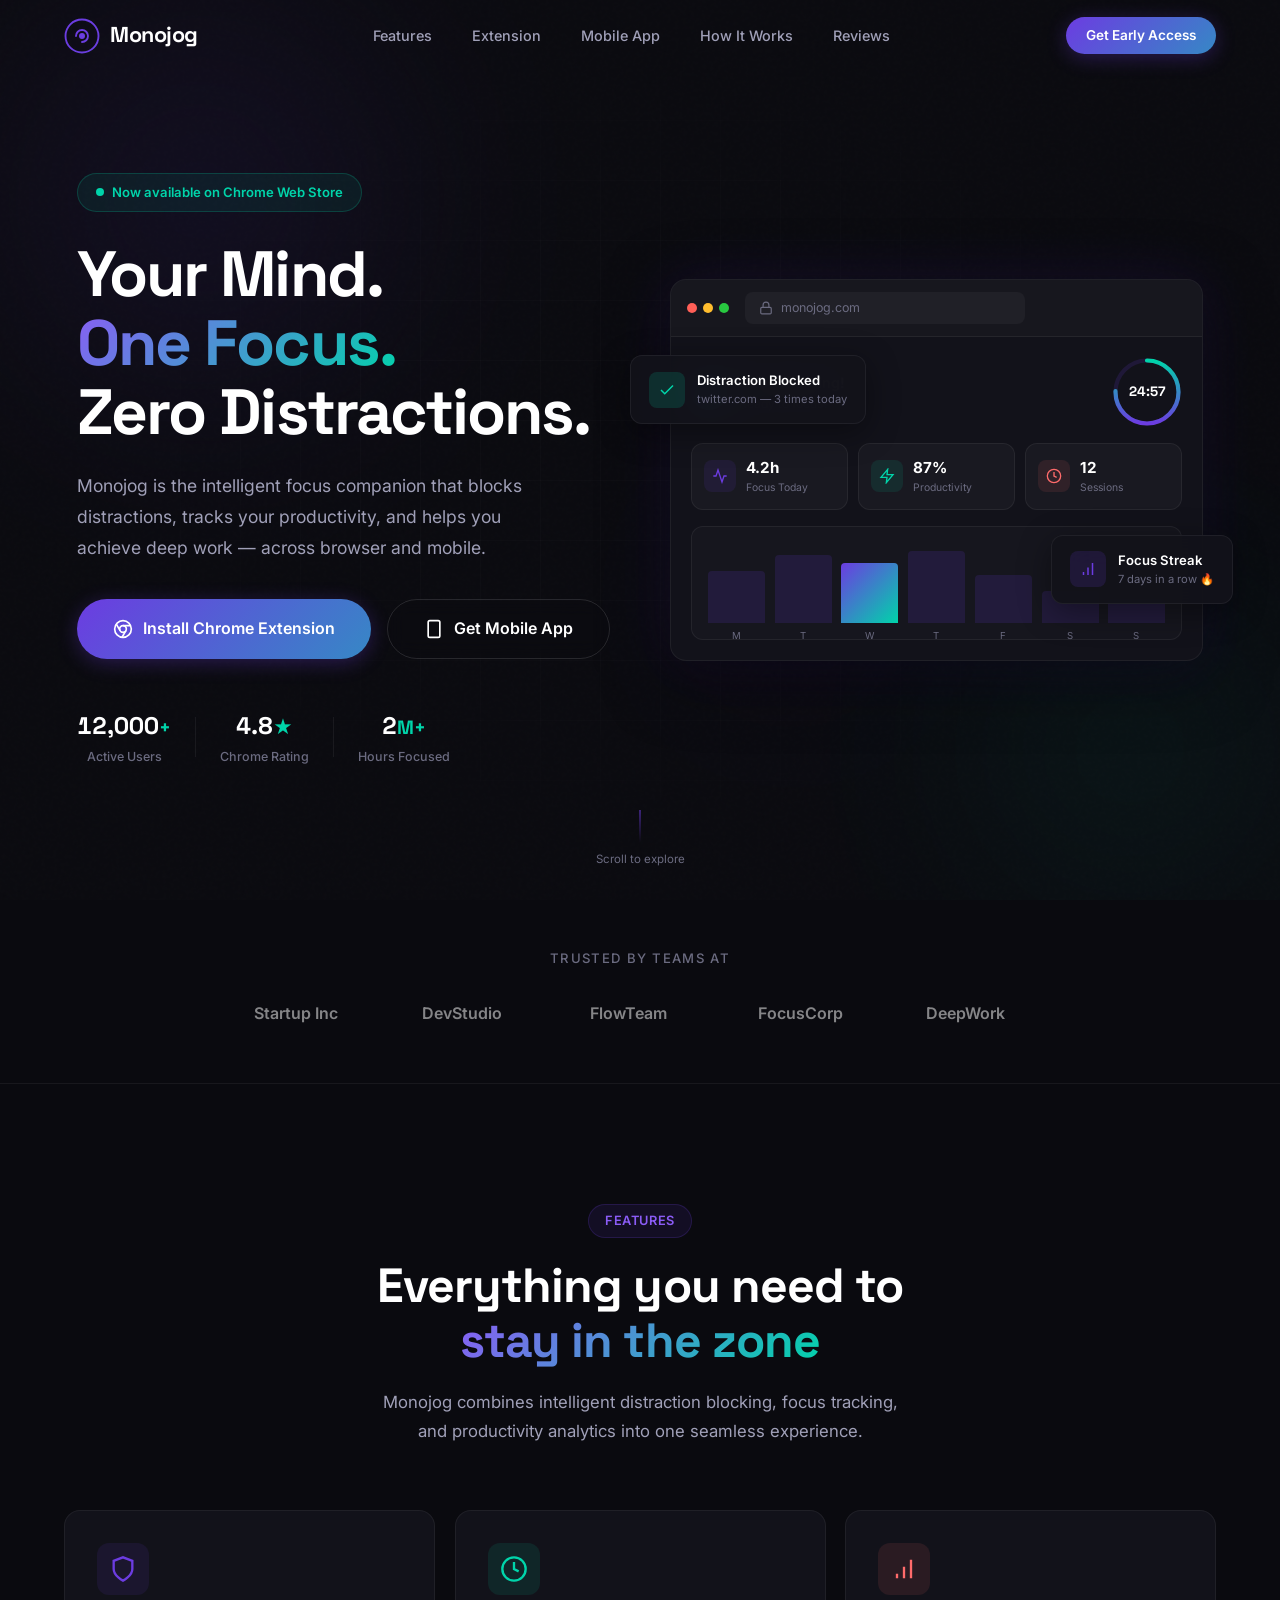
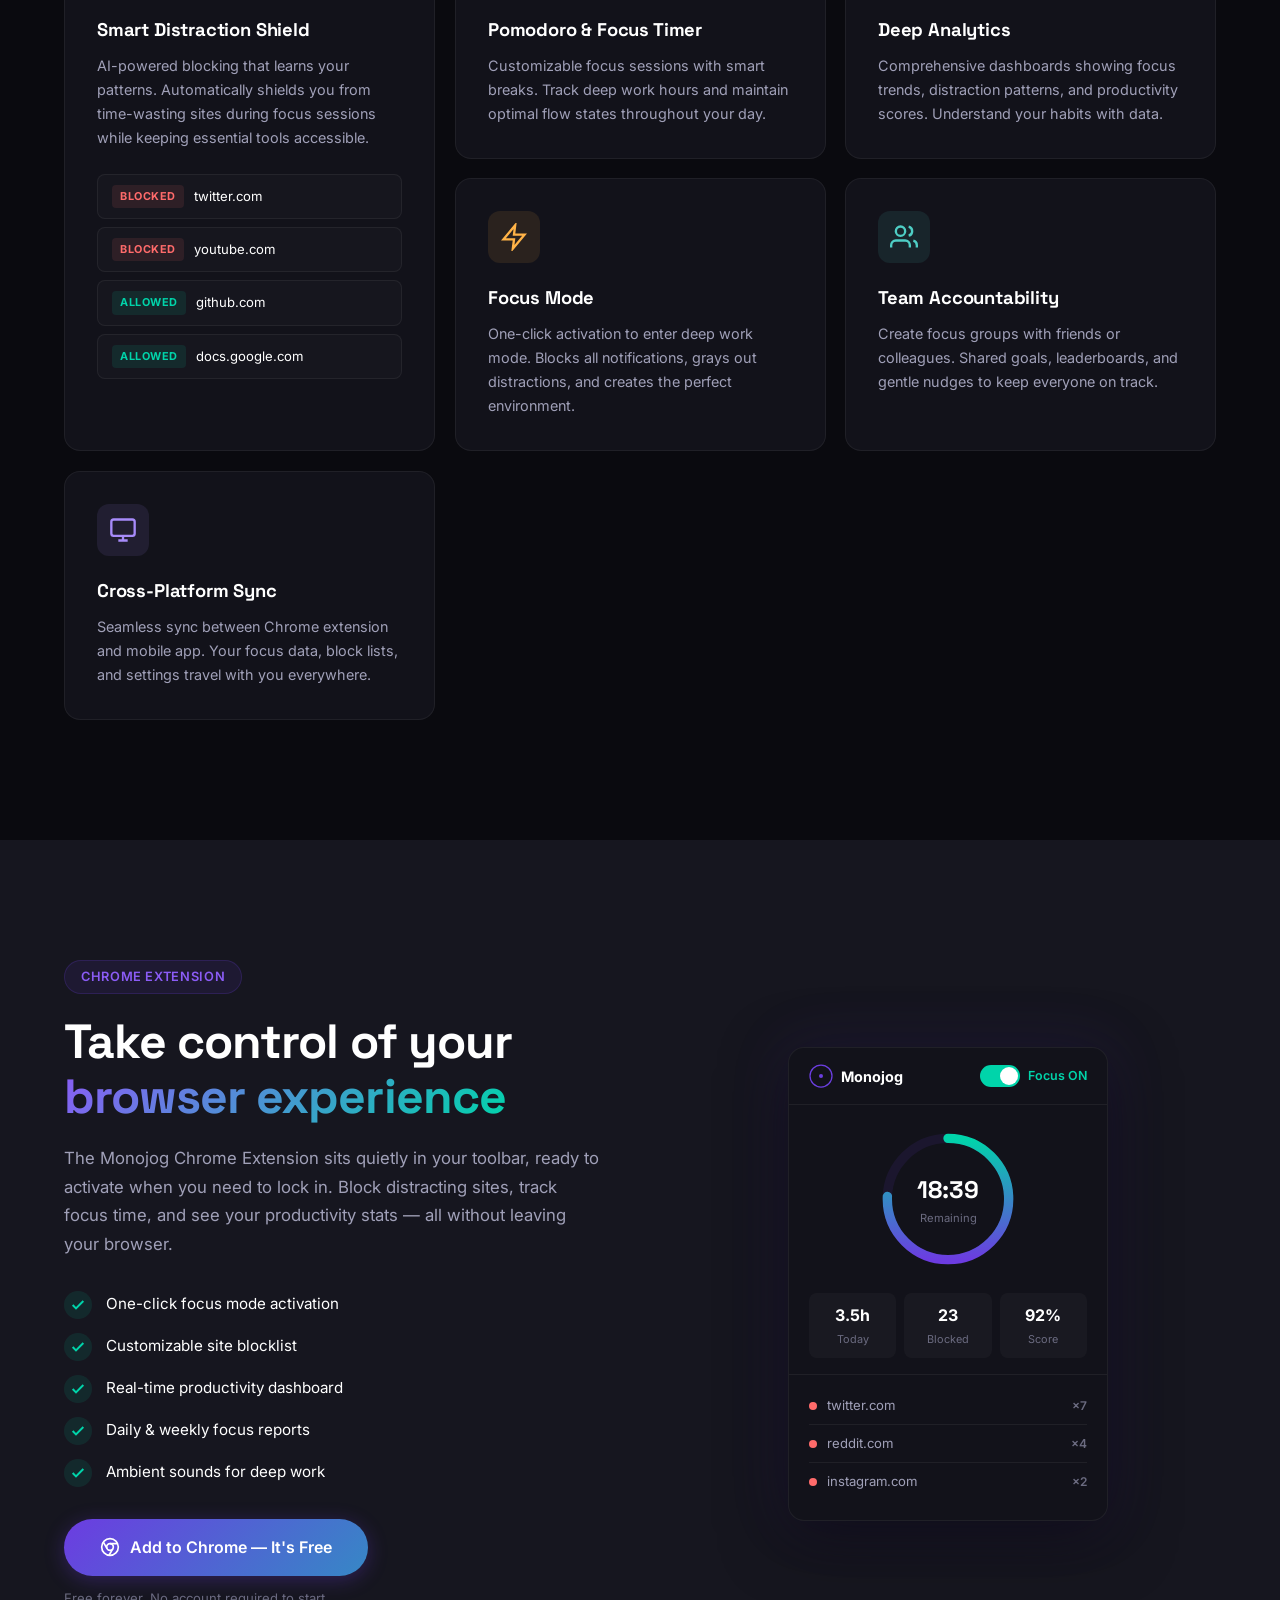
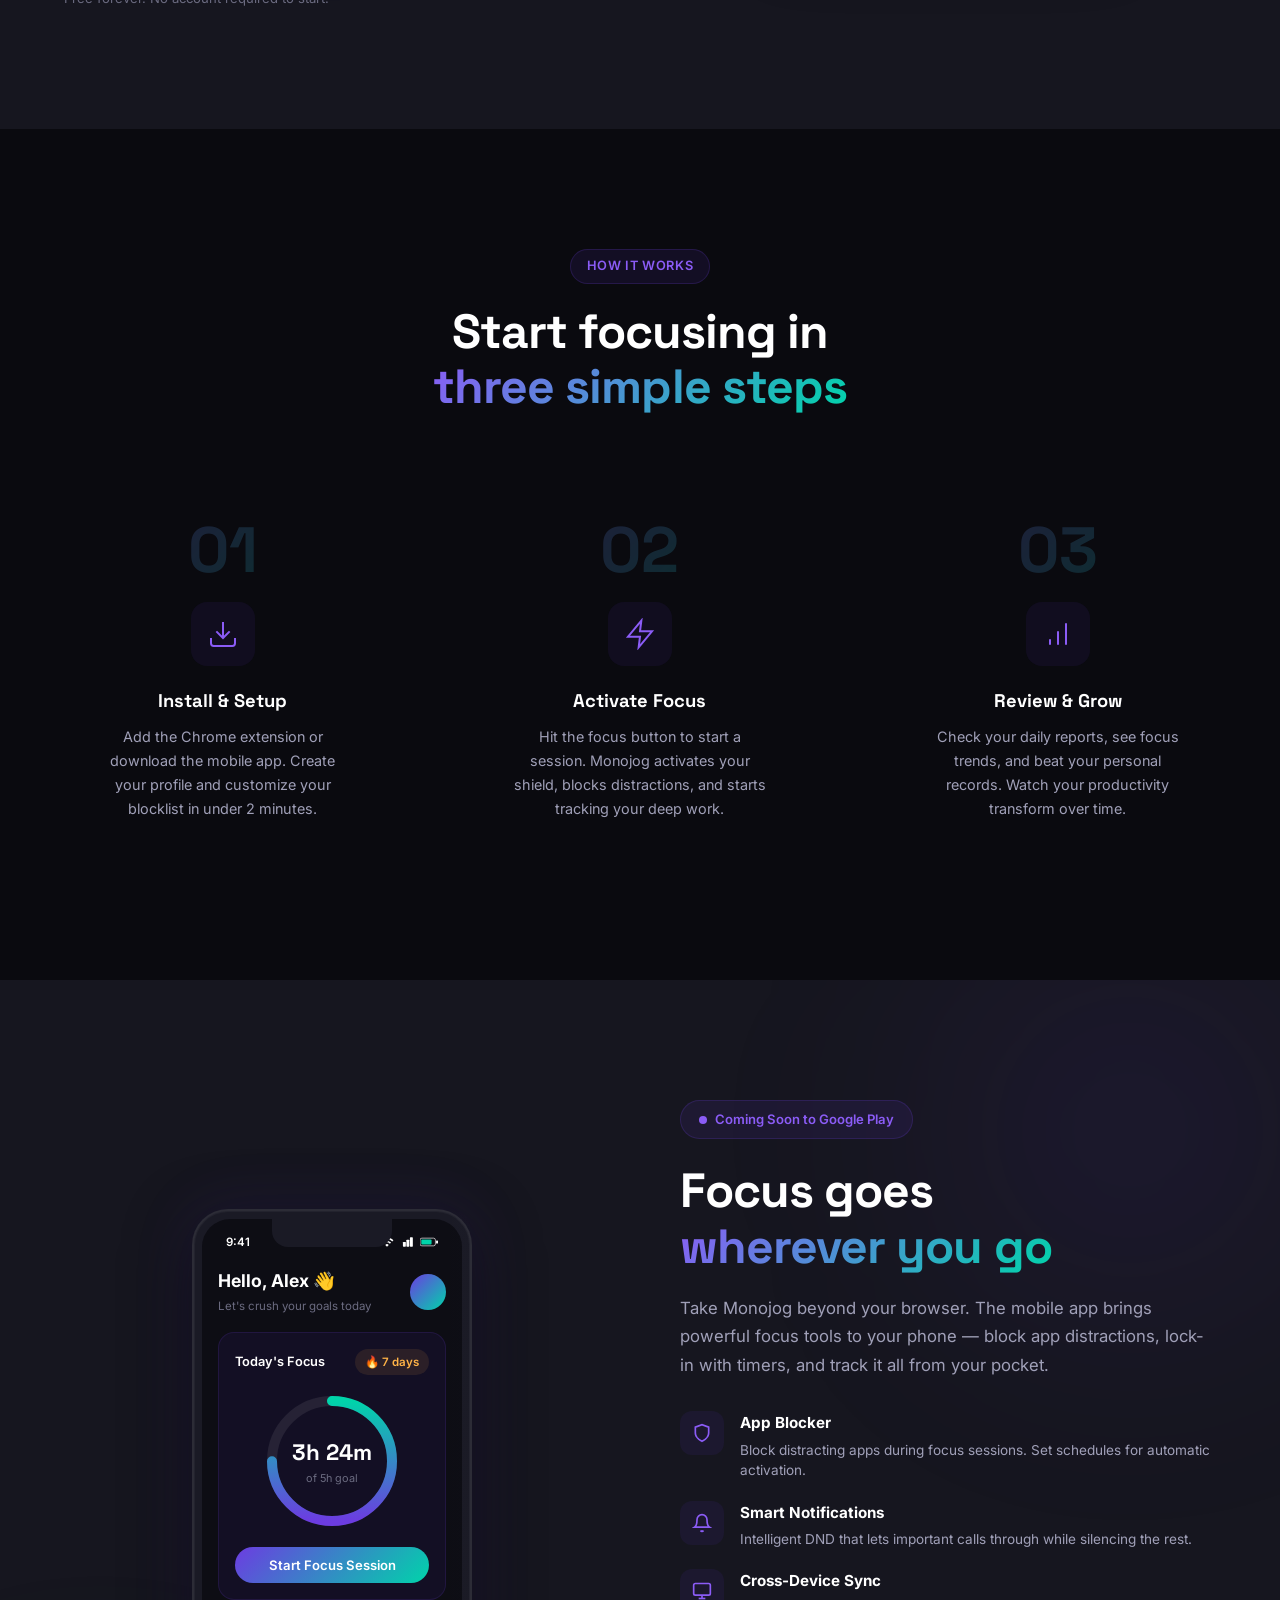
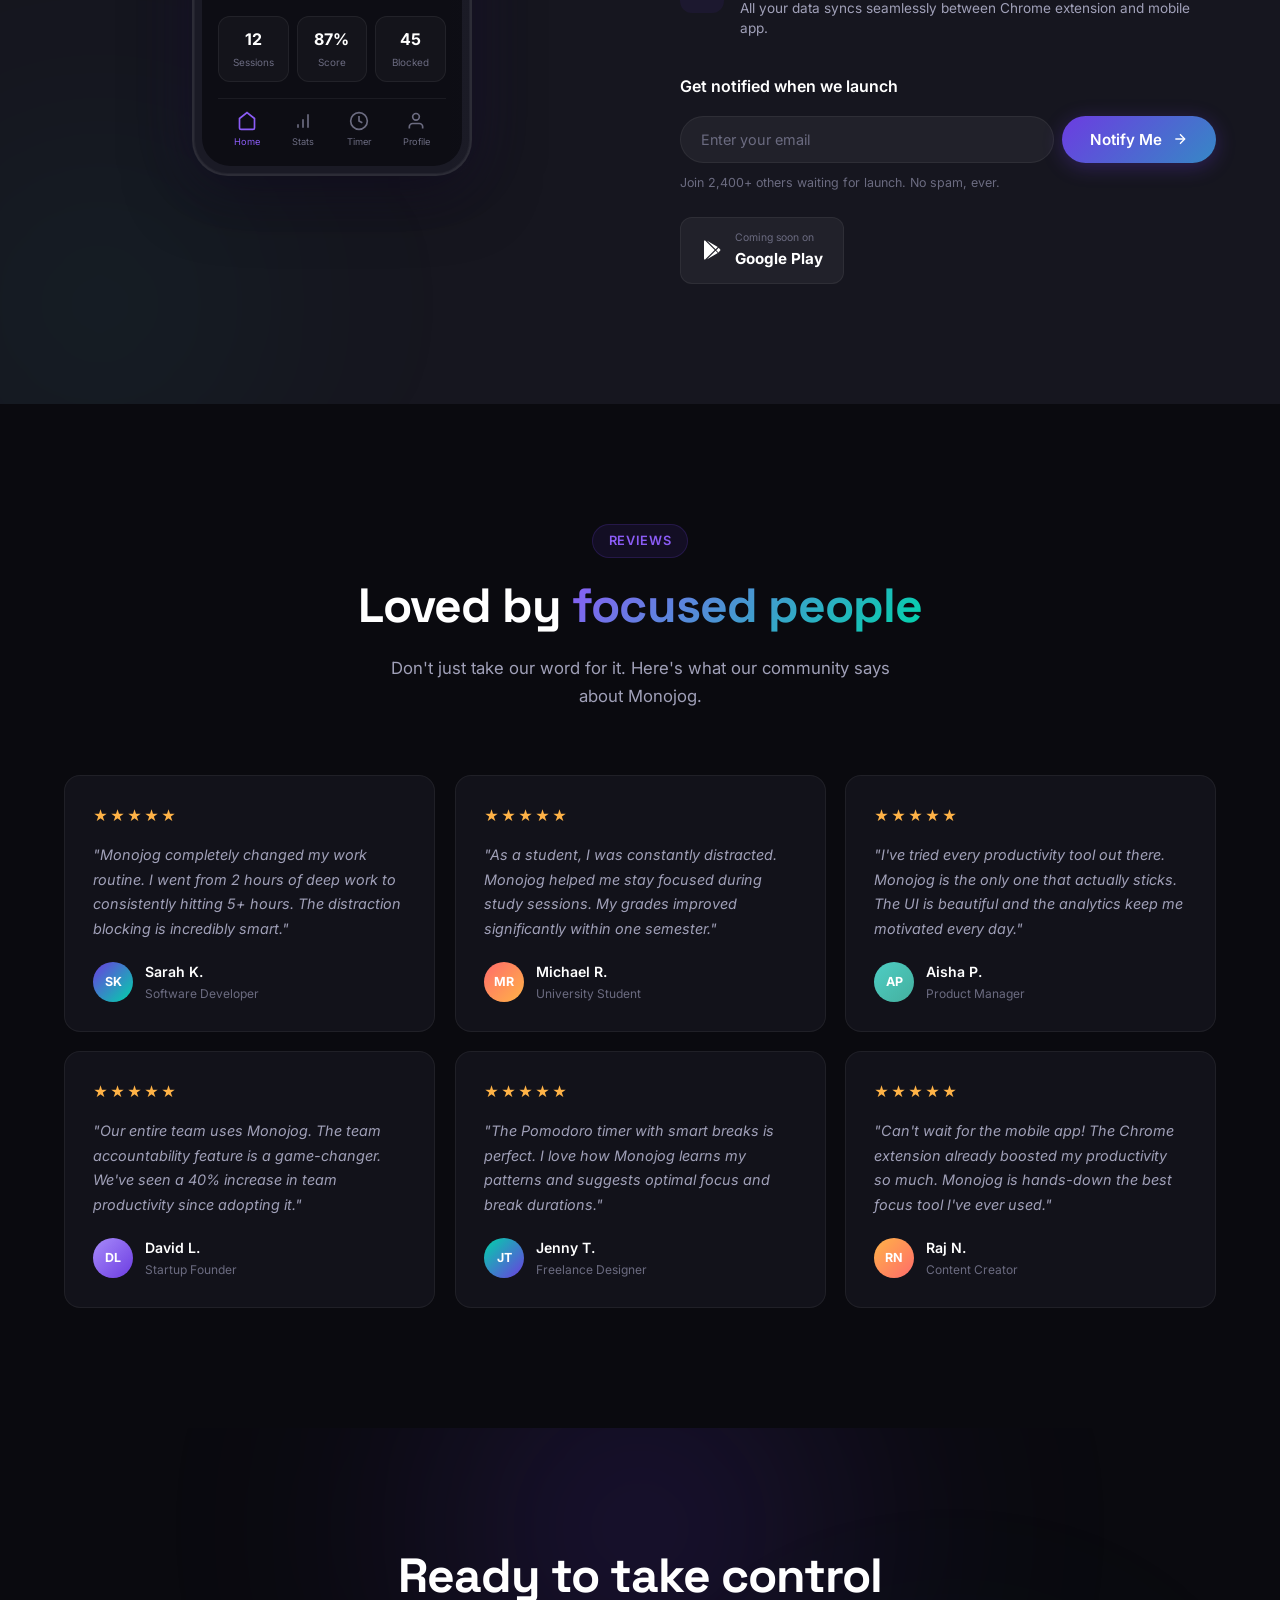
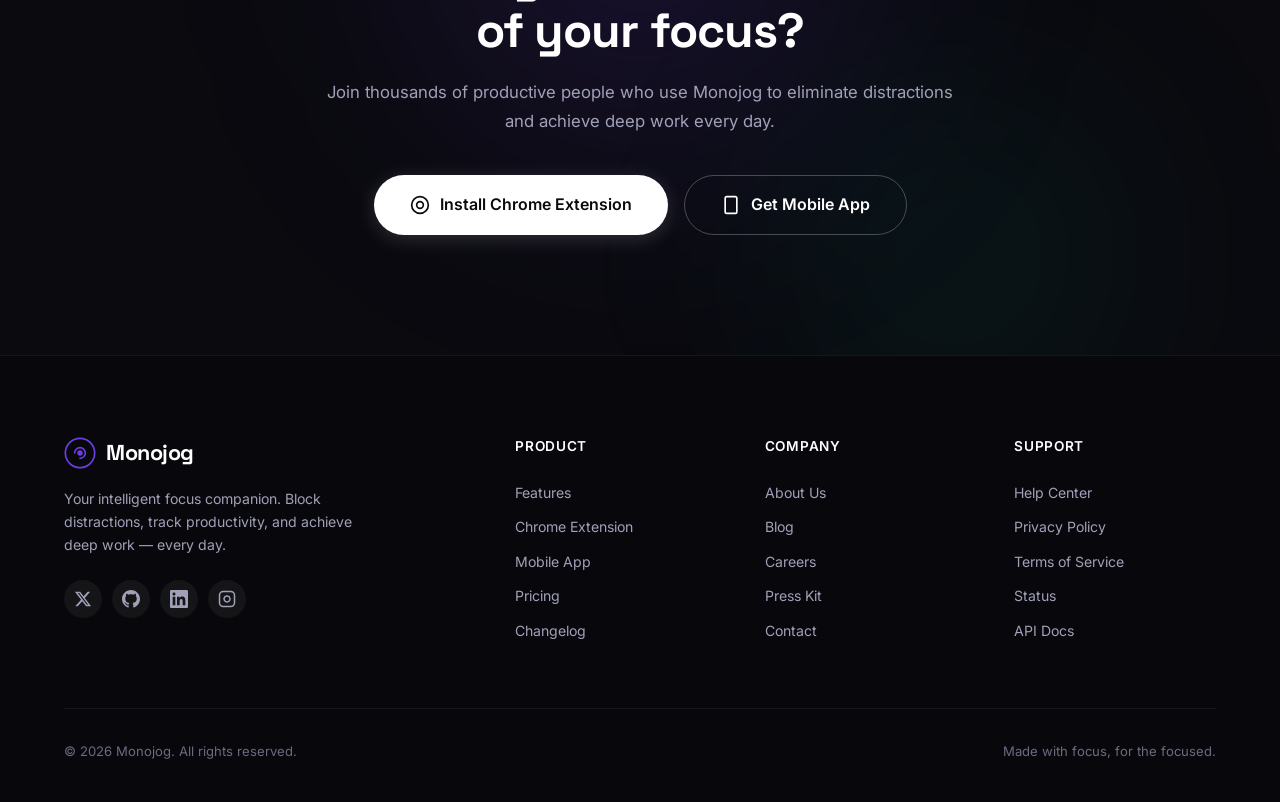
==== index.html @ c64e9525 "Initial commit: Monojog landing site" ====
<!DOCTYPE html>
<html lang="en">

<head>
    <meta charset="UTF-8">
    <meta name="viewport" content="width=device-width, initial-scale=1.0">
    <title>Monojog — Focus. Flow. Achieve.</title>
    <meta name="description"
        content="Monojog helps you stay focused and productive. Download our Chrome extension now or get notified when our mobile app launches on Google Play Store.">
    <meta name="keywords"
        content="Monojog, focus app, productivity, Chrome extension, concentration, distraction blocker, mobile app">
    <meta name="author" content="Monojog">
    <meta name="theme-color" content="#6C3CE1">

    <!-- Open Graph -->
    <meta property="og:title" content="Monojog — Focus. Flow. Achieve.">
    <meta property="og:description"
        content="Your ultimate focus companion. Chrome Extension available now. Mobile app coming soon.">
    <meta property="og:type" content="website">
    <meta property="og:url" content="https://monojog.com">
    <meta property="og:image" content="assets/og-image.png">

    <!-- Twitter Card -->
    <meta name="twitter:card" content="summary_large_image">
    <meta name="twitter:title" content="Monojog — Focus. Flow. Achieve.">
    <meta name="twitter:description"
        content="Your ultimate focus companion. Chrome Extension available now. Mobile app coming soon.">

    <!-- Favicon -->
    <link rel="icon" type="image/svg+xml" href="assets/favicon.svg">

    <!-- Fonts -->
    <link rel="preconnect" href="https://fonts.googleapis.com">
    <link rel="preconnect" href="https://fonts.gstatic.com" crossorigin>
    <link
        href="https://fonts.googleapis.com/css2?family=Inter:wght@300;400;500;600;700;800;900&family=Space+Grotesk:wght@400;500;600;700&display=swap"
        rel="stylesheet">

    <!-- Styles -->
    <link rel="stylesheet" href="css/style.css">
    <link rel="stylesheet" href="css/animations.css">
</head>

<body>
    <!-- Preloader -->
    <div id="preloader">
        <div class="preloader-inner">
            <div class="preloader-logo">
                <svg width="48" height="48" viewBox="0 0 48 48" fill="none">
                    <circle cx="24" cy="24" r="22" stroke="url(#preloaderGrad)" stroke-width="3" fill="none"
                        class="preloader-circle" />
                    <path d="M16 24C16 19.5817 19.5817 16 24 16C28.4183 16 32 19.5817 32 24C32 28.4183 28.4183 32 24 32"
                        stroke="url(#preloaderGrad)" stroke-width="3" stroke-linecap="round" />
                    <circle cx="24" cy="24" r="4" fill="url(#preloaderGrad)" />
                    <defs>
                        <linearGradient id="preloaderGrad" x1="0" y1="0" x2="48" y2="48">
                            <stop stop-color="#6C3CE1" />
                            <stop offset="1" stop-color="#00D4AA" />
                        </linearGradient>
                    </defs>
                </svg>
            </div>
            <div class="preloader-bar">
                <div class="preloader-bar-fill"></div>
            </div>
        </div>
    </div>

    <!-- Cursor Glow -->
    <div class="cursor-glow" id="cursorGlow"></div>

    <!-- Navigation -->
    <nav class="navbar" id="navbar">
        <div class="container nav-container">
            <a href="#" class="nav-logo">
                <svg class="logo-icon" width="36" height="36" viewBox="0 0 48 48" fill="none">
                    <circle cx="24" cy="24" r="22" stroke="url(#logoGrad)" stroke-width="2.5" fill="none" />
                    <path d="M16 24C16 19.5817 19.5817 16 24 16C28.4183 16 32 19.5817 32 24C32 28.4183 28.4183 32 24 32"
                        stroke="url(#logoGrad)" stroke-width="2.5" stroke-linecap="round" />
                    <circle cx="24" cy="24" r="4" fill="url(#logoGrad)" />
                    <defs>
                        <linearGradient id="logoGrad" x1="0" y1="0" x2="48" y2="48">
                            <stop stop-color="#6C3CE1" />
                            <stop offset="1" stop-color="#00D4AA" />
                        </linearGradient>
                    </defs>
                </svg>
                <span class="logo-text">Monojog</span>
            </a>

            <div class="nav-links" id="navLinks">
                <a href="#features" class="nav-link">Features</a>
                <a href="#extension" class="nav-link">Extension</a>
                <a href="#app" class="nav-link">Mobile App</a>
                <a href="#how-it-works" class="nav-link">How It Works</a>
                <a href="#testimonials" class="nav-link">Reviews</a>
            </div>

            <div class="nav-actions">
                <a href="#app" class="btn btn-primary btn-sm">Get Early Access</a>
                <button class="nav-toggle" id="navToggle" aria-label="Toggle menu">
                    <span></span>
                    <span></span>
                    <span></span>
                </button>
            </div>
        </div>
    </nav>

    <!-- Mobile Menu Overlay -->
    <div class="mobile-menu" id="mobileMenu">
        <div class="mobile-menu-content">
            <a href="#features" class="mobile-link">Features</a>
            <a href="#extension" class="mobile-link">Extension</a>
            <a href="#app" class="mobile-link">Mobile App</a>
            <a href="#how-it-works" class="mobile-link">How It Works</a>
            <a href="#testimonials" class="mobile-link">Reviews</a>
            <a href="#app" class="btn btn-primary btn-lg mobile-cta">Get Early Access</a>
        </div>
    </div>

    <!-- Hero Section -->
    <section class="hero" id="hero">
        <div class="hero-bg">
            <div class="hero-gradient-orb hero-orb-1"></div>
            <div class="hero-gradient-orb hero-orb-2"></div>
            <div class="hero-gradient-orb hero-orb-3"></div>
            <div class="hero-grid"></div>
        </div>
        <div class="container hero-container">
            <div class="hero-content">
                <div class="hero-badge reveal-up">
                    <span class="badge-dot"></span>
                    <span>Now available on Chrome Web Store</span>
                </div>
                <h1 class="hero-title reveal-up delay-1">
                    Your Mind.<br>
                    <span class="gradient-text">One Focus.</span><br>
                    Zero Distractions.
                </h1>
                <p class="hero-description reveal-up delay-2">
                    Monojog is the intelligent focus companion that blocks distractions, tracks your productivity, and
                    helps you achieve deep work — across browser and mobile.
                </p>
                <div class="hero-cta reveal-up delay-3">
                    <a href="#extension" class="btn btn-primary btn-lg">
                        <svg width="20" height="20" viewBox="0 0 24 24" fill="none" stroke="currentColor"
                            stroke-width="2">
                            <circle cx="12" cy="12" r="10" />
                            <circle cx="12" cy="12" r="4" />
                            <line x1="21.17" y1="8" x2="12" y2="8" />
                            <line x1="3.95" y1="6.06" x2="8.54" y2="14" />
                            <line x1="10.88" y1="21.94" x2="15.46" y2="14" />
                        </svg>
                        Install Chrome Extension
                    </a>
                    <a href="#app" class="btn btn-ghost btn-lg">
                        <svg width="20" height="20" viewBox="0 0 24 24" fill="none" stroke="currentColor"
                            stroke-width="2">
                            <rect x="5" y="2" width="14" height="20" rx="2" ry="2" />
                            <line x1="12" y1="18" x2="12.01" y2="18" />
                        </svg>
                        Get Mobile App
                    </a>
                </div>
                <div class="hero-stats reveal-up delay-4">
                    <div class="stat-item">
                        <span class="stat-number" data-target="12000">0</span><span class="stat-suffix">+</span>
                        <span class="stat-label">Active Users</span>
                    </div>
                    <div class="stat-divider"></div>
                    <div class="stat-item">
                        <span class="stat-number" data-target="4.8">0</span><span class="stat-suffix">★</span>
                        <span class="stat-label">Chrome Rating</span>
                    </div>
                    <div class="stat-divider"></div>
                    <div class="stat-item">
                        <span class="stat-number" data-target="2">0</span><span class="stat-suffix">M+</span>
                        <span class="stat-label">Hours Focused</span>
                    </div>
                </div>
            </div>
            <div class="hero-visual reveal-up delay-2">
                <div class="hero-mockup">
                    <div class="mockup-browser">
                        <div class="browser-bar">
                            <div class="browser-dots">
                                <span></span><span></span><span></span>
                            </div>
                            <div class="browser-url">
                                <svg width="14" height="14" viewBox="0 0 24 24" fill="none" stroke="currentColor"
                                    stroke-width="2">
                                    <rect x="3" y="11" width="18" height="11" rx="2" ry="2" />
                                    <path d="M7 11V7a5 5 0 0 1 10 0v4" />
                                </svg>
                                <span>monojog.com</span>
                            </div>
                        </div>
                        <div class="browser-content">
                            <div class="mockup-dashboard">
                                <div class="dash-header">
                                    <div class="dash-greeting">
                                        <div class="dash-avatar"></div>
                                        <div>
                                            <div class="dash-name">Good Morning!</div>
                                            <div class="dash-sub">Ready to focus?</div>
                                        </div>
                                    </div>
                                    <div class="dash-timer">
                                        <div class="timer-ring">
                                            <svg viewBox="0 0 100 100">
                                                <circle cx="50" cy="50" r="45" stroke="rgba(108,60,225,0.15)"
                                                    stroke-width="6" fill="none" />
                                                <circle cx="50" cy="50" r="45" stroke="url(#timerGrad)" stroke-width="6"
                                                    fill="none" stroke-dasharray="283" stroke-dashoffset="70"
                                                    stroke-linecap="round" transform="rotate(-90 50 50)" />
                                                <defs>
                                                    <linearGradient id="timerGrad">
                                                        <stop stop-color="#6C3CE1" />
                                                        <stop offset="1" stop-color="#00D4AA" />
                                                    </linearGradient>
                                                </defs>
                                            </svg>
                                            <div class="timer-text">25:00</div>
                                        </div>
                                    </div>
                                </div>
                                <div class="dash-stats-row">
                                    <div class="dash-stat-card">
                                        <div class="dash-stat-icon"
                                            style="background: rgba(108,60,225,0.1); color: #6C3CE1;">
                                            <svg width="16" height="16" viewBox="0 0 24 24" fill="none"
                                                stroke="currentColor" stroke-width="2">
                                                <polyline points="22 12 18 12 15 21 9 3 6 12 2 12" />
                                            </svg>
                                        </div>
                                        <div class="dash-stat-info">
                                            <div class="dash-stat-val">4.2h</div>
                                            <div class="dash-stat-lbl">Focus Today</div>
                                        </div>
                                    </div>
                                    <div class="dash-stat-card">
                                        <div class="dash-stat-icon"
                                            style="background: rgba(0,212,170,0.1); color: #00D4AA;">
                                            <svg width="16" height="16" viewBox="0 0 24 24" fill="none"
                                                stroke="currentColor" stroke-width="2">
                                                <path d="M13 2L3 14h9l-1 8 10-12h-9l1-8z" />
                                            </svg>
                                        </div>
                                        <div class="dash-stat-info">
                                            <div class="dash-stat-val">87%</div>
                                            <div class="dash-stat-lbl">Productivity</div>
                                        </div>
                                    </div>
                                    <div class="dash-stat-card">
                                        <div class="dash-stat-icon"
                                            style="background: rgba(255,107,107,0.1); color: #FF6B6B;">
                                            <svg width="16" height="16" viewBox="0 0 24 24" fill="none"
                                                stroke="currentColor" stroke-width="2">
                                                <circle cx="12" cy="12" r="10" />
                                                <polyline points="12 6 12 12 16 14" />
                                            </svg>
                                        </div>
                                        <div class="dash-stat-info">
                                            <div class="dash-stat-val">12</div>
                                            <div class="dash-stat-lbl">Sessions</div>
                                        </div>
                                    </div>
                                </div>
                                <div class="dash-chart">
                                    <div class="chart-bars">
                                        <div class="chart-bar" style="--h: 65%"><span>M</span></div>
                                        <div class="chart-bar" style="--h: 85%"><span>T</span></div>
                                        <div class="chart-bar active" style="--h: 75%"><span>W</span></div>
                                        <div class="chart-bar" style="--h: 90%"><span>T</span></div>
                                        <div class="chart-bar" style="--h: 60%"><span>F</span></div>
                                        <div class="chart-bar" style="--h: 40%"><span>S</span></div>
                                        <div class="chart-bar" style="--h: 30%"><span>S</span></div>
                                    </div>
                                </div>
                            </div>
                        </div>
                    </div>
                    <!-- Floating Elements -->
                    <div class="float-card float-card-1">
                        <div class="float-icon" style="background: rgba(0,212,170,0.15); color: #00D4AA;">
                            <svg width="18" height="18" viewBox="0 0 24 24" fill="none" stroke="currentColor"
                                stroke-width="2">
                                <polyline points="20 6 9 17 4 12" />
                            </svg>
                        </div>
                        <div>
                            <div class="float-title">Distraction Blocked</div>
                            <div class="float-sub">twitter.com — 3 times today</div>
                        </div>
                    </div>
                    <div class="float-card float-card-2">
                        <div class="float-icon" style="background: rgba(108,60,225,0.15); color: #6C3CE1;">
                            <svg width="18" height="18" viewBox="0 0 24 24" fill="none" stroke="currentColor"
                                stroke-width="2">
                                <path d="M12 20V10M18 20V4M6 20v-4" />
                            </svg>
                        </div>
                        <div>
                            <div class="float-title">Focus Streak</div>
                            <div class="float-sub">7 days in a row 🔥</div>
                        </div>
                    </div>
                </div>
            </div>
        </div>
        <div class="hero-scroll-indicator">
            <div class="scroll-line"></div>
            <span>Scroll to explore</span>
        </div>
    </section>

    <!-- Brands/Trust -->
    <section class="trust-section">
        <div class="container">
            <p class="trust-label reveal-up">Trusted by teams at</p>
            <div class="trust-logos reveal-up delay-1">
                <div class="trust-logo">
                    <svg width="120" height="30" viewBox="0 0 120 30"><text x="10" y="22" font-family="Inter"
                            font-weight="600" font-size="16" fill="currentColor" opacity="0.5">Startup Inc</text></svg>
                </div>
                <div class="trust-logo">
                    <svg width="120" height="30" viewBox="0 0 120 30"><text x="10" y="22" font-family="Inter"
                            font-weight="600" font-size="16" fill="currentColor" opacity="0.5">DevStudio</text></svg>
                </div>
                <div class="trust-logo">
                    <svg width="120" height="30" viewBox="0 0 120 30"><text x="10" y="22" font-family="Inter"
                            font-weight="600" font-size="16" fill="currentColor" opacity="0.5">FlowTeam</text></svg>
                </div>
                <div class="trust-logo">
                    <svg width="120" height="30" viewBox="0 0 120 30"><text x="10" y="22" font-family="Inter"
                            font-weight="600" font-size="16" fill="currentColor" opacity="0.5">FocusCorp</text></svg>
                </div>
                <div class="trust-logo">
                    <svg width="120" height="30" viewBox="0 0 120 30"><text x="10" y="22" font-family="Inter"
                            font-weight="600" font-size="16" fill="currentColor" opacity="0.5">DeepWork</text></svg>
                </div>
            </div>
        </div>
    </section>

    <!-- Features Section -->
    <section class="features-section" id="features">
        <div class="container">
            <div class="section-header reveal-up">
                <span class="section-tag">Features</span>
                <h2 class="section-title">Everything you need to<br><span class="gradient-text">stay in the zone</span>
                </h2>
                <p class="section-desc">Monojog combines intelligent distraction blocking, focus tracking, and
                    productivity analytics into one seamless experience.</p>
            </div>

            <div class="features-grid">
                <div class="feature-card feature-card-lg reveal-up">
                    <div class="feature-icon-wrap">
                        <div class="feature-icon" style="--accent: #6C3CE1;">
                            <svg width="28" height="28" viewBox="0 0 24 24" fill="none" stroke="currentColor"
                                stroke-width="2">
                                <path d="M12 22s8-4 8-10V5l-8-3-8 3v7c0 6 8 10 8 10z" />
                            </svg>
                        </div>
                    </div>
                    <h3 class="feature-title">Smart Distraction Shield</h3>
                    <p class="feature-desc">AI-powered blocking that learns your patterns. Automatically shields you
                        from time-wasting sites during focus sessions while keeping essential tools accessible.</p>
                    <div class="feature-visual">
                        <div class="shield-demo">
                            <div class="shield-item blocked">
                                <span class="shield-status">Blocked</span>
                                <span>twitter.com</span>
                            </div>
                            <div class="shield-item blocked">
                                <span class="shield-status">Blocked</span>
                                <span>youtube.com</span>
                            </div>
                            <div class="shield-item allowed">
                                <span class="shield-status">Allowed</span>
                                <span>github.com</span>
                            </div>
                            <div class="shield-item allowed">
                                <span class="shield-status">Allowed</span>
                                <span>docs.google.com</span>
                            </div>
                        </div>
                    </div>
                </div>

                <div class="feature-card reveal-up delay-1">
                    <div class="feature-icon-wrap">
                        <div class="feature-icon" style="--accent: #00D4AA;">
                            <svg width="28" height="28" viewBox="0 0 24 24" fill="none" stroke="currentColor"
                                stroke-width="2">
                                <circle cx="12" cy="12" r="10" />
                                <polyline points="12 6 12 12 16 14" />
                            </svg>
                        </div>
                    </div>
                    <h3 class="feature-title">Pomodoro & Focus Timer</h3>
                    <p class="feature-desc">Customizable focus sessions with smart breaks. Track deep work hours and
                        maintain optimal flow states throughout your day.</p>
                </div>

                <div class="feature-card reveal-up delay-2">
                    <div class="feature-icon-wrap">
                        <div class="feature-icon" style="--accent: #FF6B6B;">
                            <svg width="28" height="28" viewBox="0 0 24 24" fill="none" stroke="currentColor"
                                stroke-width="2">
                                <path d="M12 20V10M18 20V4M6 20v-4" />
                            </svg>
                        </div>
                    </div>
                    <h3 class="feature-title">Deep Analytics</h3>
                    <p class="feature-desc">Comprehensive dashboards showing focus trends, distraction patterns, and
                        productivity scores. Understand your habits with data.</p>
                </div>

                <div class="feature-card reveal-up delay-1">
                    <div class="feature-icon-wrap">
                        <div class="feature-icon" style="--accent: #FFB347;">
                            <svg width="28" height="28" viewBox="0 0 24 24" fill="none" stroke="currentColor"
                                stroke-width="2">
                                <path d="M13 2L3 14h9l-1 8 10-12h-9l1-8z" />
                            </svg>
                        </div>
                    </div>
                    <h3 class="feature-title">Focus Mode</h3>
                    <p class="feature-desc">One-click activation to enter deep work mode. Blocks all notifications,
                        grays out distractions, and creates the perfect environment.</p>
                </div>

                <div class="feature-card reveal-up delay-2">
                    <div class="feature-icon-wrap">
                        <div class="feature-icon" style="--accent: #4ECDC4;">
                            <svg width="28" height="28" viewBox="0 0 24 24" fill="none" stroke="currentColor"
                                stroke-width="2">
                                <path d="M17 21v-2a4 4 0 0 0-4-4H5a4 4 0 0 0-4 4v2" />
                                <circle cx="9" cy="7" r="4" />
                                <path d="M23 21v-2a4 4 0 0 0-3-3.87" />
                                <path d="M16 3.13a4 4 0 0 1 0 7.75" />
                            </svg>
                        </div>
                    </div>
                    <h3 class="feature-title">Team Accountability</h3>
                    <p class="feature-desc">Create focus groups with friends or colleagues. Shared goals, leaderboards,
                        and gentle nudges to keep everyone on track.</p>
                </div>

                <div class="feature-card reveal-up delay-3">
                    <div class="feature-icon-wrap">
                        <div class="feature-icon" style="--accent: #A78BFA;">
                            <svg width="28" height="28" viewBox="0 0 24 24" fill="none" stroke="currentColor"
                                stroke-width="2">
                                <rect x="2" y="3" width="20" height="14" rx="2" ry="2" />
                                <line x1="8" y1="21" x2="16" y2="21" />
                                <line x1="12" y1="17" x2="12" y2="21" />
                            </svg>
                        </div>
                    </div>
                    <h3 class="feature-title">Cross-Platform Sync</h3>
                    <p class="feature-desc">Seamless sync between Chrome extension and mobile app. Your focus data,
                        block lists, and settings travel with you everywhere.</p>
                </div>
            </div>
        </div>
    </section>

    <!-- Chrome Extension Section -->
    <section class="extension-section" id="extension">
        <div class="container">
            <div class="extension-layout">
                <div class="extension-content reveal-up">
                    <span class="section-tag">Chrome Extension</span>
                    <h2 class="section-title">Take control of your<br><span class="gradient-text">browser
                            experience</span></h2>
                    <p class="section-desc">The Monojog Chrome Extension sits quietly in your toolbar, ready to activate
                        when you need to lock in. Block distracting sites, track focus time, and see your productivity
                        stats — all without leaving your browser.</p>

                    <div class="extension-features">
                        <div class="ext-feature">
                            <div class="ext-check">
                                <svg width="16" height="16" viewBox="0 0 24 24" fill="none" stroke="currentColor"
                                    stroke-width="3">
                                    <polyline points="20 6 9 17 4 12" />
                                </svg>
                            </div>
                            <span>One-click focus mode activation</span>
                        </div>
                        <div class="ext-feature">
                            <div class="ext-check">
                                <svg width="16" height="16" viewBox="0 0 24 24" fill="none" stroke="currentColor"
                                    stroke-width="3">
                                    <polyline points="20 6 9 17 4 12" />
                                </svg>
                            </div>
                            <span>Customizable site blocklist</span>
                        </div>
                        <div class="ext-feature">
                            <div class="ext-check">
                                <svg width="16" height="16" viewBox="0 0 24 24" fill="none" stroke="currentColor"
                                    stroke-width="3">
                                    <polyline points="20 6 9 17 4 12" />
                                </svg>
                            </div>
                            <span>Real-time productivity dashboard</span>
                        </div>
                        <div class="ext-feature">
                            <div class="ext-check">
                                <svg width="16" height="16" viewBox="0 0 24 24" fill="none" stroke="currentColor"
                                    stroke-width="3">
                                    <polyline points="20 6 9 17 4 12" />
                                </svg>
                            </div>
                            <span>Daily & weekly focus reports</span>
                        </div>
                        <div class="ext-feature">
                            <div class="ext-check">
                                <svg width="16" height="16" viewBox="0 0 24 24" fill="none" stroke="currentColor"
                                    stroke-width="3">
                                    <polyline points="20 6 9 17 4 12" />
                                </svg>
                            </div>
                            <span>Ambient sounds for deep work</span>
                        </div>
                    </div>

                    <a href="https://chrome.google.com/webstore" target="_blank" class="btn btn-primary btn-lg">
                        <svg width="20" height="20" viewBox="0 0 24 24" fill="none" stroke="currentColor"
                            stroke-width="2">
                            <circle cx="12" cy="12" r="10" />
                            <circle cx="12" cy="12" r="4" />
                            <line x1="21.17" y1="8" x2="12" y2="8" />
                            <line x1="3.95" y1="6.06" x2="8.54" y2="14" />
                            <line x1="10.88" y1="21.94" x2="15.46" y2="14" />
                        </svg>
                        Add to Chrome — It's Free
                    </a>
                    <p class="ext-note">Free forever. No account required to start.</p>
                </div>

                <div class="extension-visual reveal-up delay-1">
                    <div class="ext-popup-mockup">
                        <div class="ext-popup">
                            <div class="ext-popup-header">
                                <div class="ext-popup-logo">
                                    <svg width="24" height="24" viewBox="0 0 48 48" fill="none">
                                        <circle cx="24" cy="24" r="22" stroke="url(#extGrad)" stroke-width="2.5"
                                            fill="none" />
                                        <circle cx="24" cy="24" r="4" fill="url(#extGrad)" />
                                        <defs>
                                            <linearGradient id="extGrad" x1="0" y1="0" x2="48" y2="48">
                                                <stop stop-color="#6C3CE1" />
                                                <stop offset="1" stop-color="#00D4AA" />
                                            </linearGradient>
                                        </defs>
                                    </svg>
                                    <span>Monojog</span>
                                </div>
                                <div class="ext-popup-toggle">
                                    <div class="toggle-switch active">
                                        <div class="toggle-knob"></div>
                                    </div>
                                    <span>Focus ON</span>
                                </div>
                            </div>
                            <div class="ext-popup-timer">
                                <div class="ext-timer-circle">
                                    <svg viewBox="0 0 120 120">
                                        <circle cx="60" cy="60" r="52" stroke="rgba(108,60,225,0.1)" stroke-width="8"
                                            fill="none" />
                                        <circle cx="60" cy="60" r="52" stroke="url(#extTimerGrad)" stroke-width="8"
                                            fill="none" stroke-dasharray="327" stroke-dashoffset="80"
                                            stroke-linecap="round" transform="rotate(-90 60 60)" />
                                        <defs>
                                            <linearGradient id="extTimerGrad">
                                                <stop stop-color="#6C3CE1" />
                                                <stop offset="1" stop-color="#00D4AA" />
                                            </linearGradient>
                                        </defs>
                                    </svg>
                                    <div class="ext-timer-inner">
                                        <div class="ext-timer-time">18:42</div>
                                        <div class="ext-timer-label">Remaining</div>
                                    </div>
                                </div>
                            </div>
                            <div class="ext-popup-stats">
                                <div class="ext-mini-stat">
                                    <span class="ext-mini-val">3.5h</span>
                                    <span class="ext-mini-lbl">Today</span>
                                </div>
                                <div class="ext-mini-stat">
                                    <span class="ext-mini-val">23</span>
                                    <span class="ext-mini-lbl">Blocked</span>
                                </div>
                                <div class="ext-mini-stat">
                                    <span class="ext-mini-val">92%</span>
                                    <span class="ext-mini-lbl">Score</span>
                                </div>
                            </div>
                            <div class="ext-popup-sites">
                                <div class="ext-site-item">
                                    <div class="ext-site-blocked"></div>
                                    <span>twitter.com</span>
                                    <span class="ext-site-count">×7</span>
                                </div>
                                <div class="ext-site-item">
                                    <div class="ext-site-blocked"></div>
                                    <span>reddit.com</span>
                                    <span class="ext-site-count">×4</span>
                                </div>
                                <div class="ext-site-item">
                                    <div class="ext-site-blocked"></div>
                                    <span>instagram.com</span>
                                    <span class="ext-site-count">×2</span>
                                </div>
                            </div>
                        </div>
                    </div>
                </div>
            </div>
        </div>
    </section>

    <!-- How It Works -->
    <section class="how-section" id="how-it-works">
        <div class="container">
            <div class="section-header reveal-up">
                <span class="section-tag">How It Works</span>
                <h2 class="section-title">Start focusing in<br><span class="gradient-text">three simple steps</span>
                </h2>
            </div>

            <div class="steps-grid">
                <div class="step-card reveal-up">
                    <div class="step-number">01</div>
                    <div class="step-icon">
                        <svg width="32" height="32" viewBox="0 0 24 24" fill="none" stroke="currentColor"
                            stroke-width="1.5">
                            <path d="M21 15v4a2 2 0 0 1-2 2H5a2 2 0 0 1-2-2v-4" />
                            <polyline points="7 10 12 15 17 10" />
                            <line x1="12" y1="15" x2="12" y2="3" />
                        </svg>
                    </div>
                    <h3 class="step-title">Install & Setup</h3>
                    <p class="step-desc">Add the Chrome extension or download the mobile app. Create your profile and
                        customize your blocklist in under 2 minutes.</p>
                </div>
                <div class="step-connector reveal-up delay-1">
                    <svg width="100" height="2">
                        <line x1="0" y1="1" x2="100" y2="1" stroke="url(#connGrad)" stroke-width="2"
                            stroke-dasharray="6 4" />
                        <defs>
                            <linearGradient id="connGrad">
                                <stop stop-color="#6C3CE1" />
                                <stop offset="1" stop-color="#00D4AA" />
                            </linearGradient>
                        </defs>
                    </svg>
                </div>
                <div class="step-card reveal-up delay-1">
                    <div class="step-number">02</div>
                    <div class="step-icon">
                        <svg width="32" height="32" viewBox="0 0 24 24" fill="none" stroke="currentColor"
                            stroke-width="1.5">
                            <path d="M13 2L3 14h9l-1 8 10-12h-9l1-8z" />
                        </svg>
                    </div>
                    <h3 class="step-title">Activate Focus</h3>
                    <p class="step-desc">Hit the focus button to start a session. Monojog activates your shield, blocks
                        distractions, and starts tracking your deep work.</p>
                </div>
                <div class="step-connector reveal-up delay-2">
                    <svg width="100" height="2">
                        <line x1="0" y1="1" x2="100" y2="1" stroke="url(#connGrad2)" stroke-width="2"
                            stroke-dasharray="6 4" />
                        <defs>
                            <linearGradient id="connGrad2">
                                <stop stop-color="#6C3CE1" />
                                <stop offset="1" stop-color="#00D4AA" />
                            </linearGradient>
                        </defs>
                    </svg>
                </div>
                <div class="step-card reveal-up delay-2">
                    <div class="step-number">03</div>
                    <div class="step-icon">
                        <svg width="32" height="32" viewBox="0 0 24 24" fill="none" stroke="currentColor"
                            stroke-width="1.5">
                            <path d="M12 20V10M18 20V4M6 20v-4" />
                        </svg>
                    </div>
                    <h3 class="step-title">Review & Grow</h3>
                    <p class="step-desc">Check your daily reports, see focus trends, and beat your personal records.
                        Watch your productivity transform over time.</p>
                </div>
            </div>
        </div>
    </section>

    <!-- Mobile App Section -->
    <section class="app-section" id="app">
        <div class="app-bg">
            <div class="app-gradient-orb app-orb-1"></div>
            <div class="app-gradient-orb app-orb-2"></div>
        </div>
        <div class="container">
            <div class="app-layout">
                <div class="app-visual reveal-up">
                    <div class="phone-mockup">
                        <div class="phone-frame">
                            <div class="phone-notch"></div>
                            <div class="phone-screen">
                                <div class="phone-status-bar">
                                    <span>9:41</span>
                                    <div class="phone-status-icons">
                                        <svg width="14" height="14" viewBox="0 0 24 24" fill="currentColor">
                                            <path
                                                d="M1 9l2 2c4.97-4.97 13.03-4.97 18 0l2-2C16.93 2.93 7.08 2.93 1 9zm8 8l3 3 3-3a4.237 4.237 0 0 0-6 0zm-4-4l2 2a7.074 7.074 0 0 1 10 0l2-2C15.14 9.14 8.87 9.14 5 13z" />
                                        </svg>
                                        <svg width="14" height="14" viewBox="0 0 24 24" fill="currentColor">
                                            <rect x="17" y="4" width="5" height="16" rx="1" />
                                            <rect x="11" y="8" width="5" height="12" rx="1" />
                                            <rect x="5" y="12" width="5" height="8" rx="1" />
                                        </svg>
                                        <svg width="18" height="14" viewBox="0 0 28 14" fill="currentColor">
                                            <rect x="0" y="1" width="24" height="12" rx="3" stroke="currentColor"
                                                stroke-width="1" fill="none" />
                                            <rect x="25" y="4.5" width="3" height="5" rx="1" />
                                            <rect x="2" y="3" width="16" height="8" rx="1.5" fill="#00D4AA" />
                                        </svg>
                                    </div>
                                </div>
                                <div class="phone-app-content">
                                    <div class="phone-greeting">
                                        <div class="phone-user-row">
                                            <div>
                                                <div class="phone-hello">Hello, Alex 👋</div>
                                                <div class="phone-subtitle">Let's crush your goals today</div>
                                            </div>
                                            <div class="phone-avatar-sm"></div>
                                        </div>
                                    </div>
                                    <div class="phone-focus-card">
                                        <div class="phone-focus-header">
                                            <span>Today's Focus</span>
                                            <span class="phone-focus-streak">🔥 7 days</span>
                                        </div>
                                        <div class="phone-timer-large">
                                            <svg viewBox="0 0 140 140" width="140" height="140">
                                                <circle cx="70" cy="70" r="60" stroke="rgba(255,255,255,0.08)"
                                                    stroke-width="10" fill="none" />
                                                <circle cx="70" cy="70" r="60" stroke="url(#phoneTimerGrad)"
                                                    stroke-width="10" fill="none" stroke-dasharray="377"
                                                    stroke-dashoffset="95" stroke-linecap="round"
                                                    transform="rotate(-90 70 70)" />
                                                <defs>
                                                    <linearGradient id="phoneTimerGrad">
                                                        <stop stop-color="#6C3CE1" />
                                                        <stop offset="1" stop-color="#00D4AA" />
                                                    </linearGradient>
                                                </defs>
                                            </svg>
                                            <div class="phone-timer-text">
                                                <div class="phone-time">3h 24m</div>
                                                <div class="phone-time-label">of 5h goal</div>
                                            </div>
                                        </div>
                                        <button class="phone-start-btn">Start Focus Session</button>
                                    </div>
                                    <div class="phone-quick-stats">
                                        <div class="phone-qstat">
                                            <div class="phone-qstat-val">12</div>
                                            <div class="phone-qstat-lbl">Sessions</div>
                                        </div>
                                        <div class="phone-qstat">
                                            <div class="phone-qstat-val">87%</div>
                                            <div class="phone-qstat-lbl">Score</div>
                                        </div>
                                        <div class="phone-qstat">
                                            <div class="phone-qstat-val">45</div>
                                            <div class="phone-qstat-lbl">Blocked</div>
                                        </div>
                                    </div>
                                    <div class="phone-nav-bar">
                                        <div class="phone-nav-item active">
                                            <svg width="20" height="20" viewBox="0 0 24 24" fill="none"
                                                stroke="currentColor" stroke-width="2">
                                                <path d="M3 9l9-7 9 7v11a2 2 0 0 1-2 2H5a2 2 0 0 1-2-2z" />
                                            </svg>
                                            <span>Home</span>
                                        </div>
                                        <div class="phone-nav-item">
                                            <svg width="20" height="20" viewBox="0 0 24 24" fill="none"
                                                stroke="currentColor" stroke-width="2">
                                                <path d="M12 20V10M18 20V4M6 20v-4" />
                                            </svg>
                                            <span>Stats</span>
                                        </div>
                                        <div class="phone-nav-item">
                                            <svg width="20" height="20" viewBox="0 0 24 24" fill="none"
                                                stroke="currentColor" stroke-width="2">
                                                <circle cx="12" cy="12" r="10" />
                                                <polyline points="12 6 12 12 16 14" />
                                            </svg>
                                            <span>Timer</span>
                                        </div>
                                        <div class="phone-nav-item">
                                            <svg width="20" height="20" viewBox="0 0 24 24" fill="none"
                                                stroke="currentColor" stroke-width="2">
                                                <path d="M20 21v-2a4 4 0 0 0-4-4H8a4 4 0 0 0-4 4v2" />
                                                <circle cx="12" cy="7" r="4" />
                                            </svg>
                                            <span>Profile</span>
                                        </div>
                                    </div>
                                </div>
                            </div>
                        </div>
                    </div>
                </div>

                <div class="app-content reveal-up delay-1">
                    <div class="coming-soon-badge">
                        <span class="cs-dot"></span>
                        <span>Coming Soon to Google Play</span>
                    </div>
                    <h2 class="section-title">Focus goes<br><span class="gradient-text">wherever you go</span></h2>
                    <p class="section-desc">Take Monojog beyond your browser. The mobile app brings powerful focus tools
                        to your phone — block app distractions, lock-in with timers, and track it all from your pocket.
                    </p>

                    <div class="app-features-list">
                        <div class="app-feat">
                            <div class="app-feat-icon">
                                <svg width="20" height="20" viewBox="0 0 24 24" fill="none" stroke="currentColor"
                                    stroke-width="2">
                                    <path d="M12 22s8-4 8-10V5l-8-3-8 3v7c0 6 8 10 8 10z" />
                                </svg>
                            </div>
                            <div>
                                <strong>App Blocker</strong>
                                <p>Block distracting apps during focus sessions. Set schedules for automatic activation.
                                </p>
                            </div>
                        </div>
                        <div class="app-feat">
                            <div class="app-feat-icon">
                                <svg width="20" height="20" viewBox="0 0 24 24" fill="none" stroke="currentColor"
                                    stroke-width="2">
                                    <path d="M18 8A6 6 0 0 0 6 8c0 7-3 9-3 9h18s-3-2-3-9" />
                                    <path d="M13.73 21a2 2 0 0 1-3.46 0" />
                                </svg>
                            </div>
                            <div>
                                <strong>Smart Notifications</strong>
                                <p>Intelligent DND that lets important calls through while silencing the rest.</p>
                            </div>
                        </div>
                        <div class="app-feat">
                            <div class="app-feat-icon">
                                <svg width="20" height="20" viewBox="0 0 24 24" fill="none" stroke="currentColor"
                                    stroke-width="2">
                                    <rect x="2" y="3" width="20" height="14" rx="2" ry="2" />
                                    <line x1="8" y1="21" x2="16" y2="21" />
                                    <line x1="12" y1="17" x2="12" y2="21" />
                                </svg>
                            </div>
                            <div>
                                <strong>Cross-Device Sync</strong>
                                <p>All your data syncs seamlessly between Chrome extension and mobile app.</p>
                            </div>
                        </div>
                    </div>

                    <div class="app-notify-form">
                        <h4>Get notified when we launch</h4>
                        <form class="notify-form" id="notifyForm">
                            <div class="form-group">
                                <input type="email" placeholder="Enter your email" required id="emailInput">
                                <button type="submit" class="btn btn-primary">
                                    Notify Me
                                    <svg width="16" height="16" viewBox="0 0 24 24" fill="none" stroke="currentColor"
                                        stroke-width="2">
                                        <line x1="5" y1="12" x2="19" y2="12" />
                                        <polyline points="12 5 19 12 12 19" />
                                    </svg>
                                </button>
                            </div>
                        </form>
                        <p class="form-note">Join 2,400+ others waiting for launch. No spam, ever.</p>
                    </div>

                    <div class="store-badges">
                        <a href="#" class="store-badge google-play">
                            <svg width="24" height="24" viewBox="0 0 24 24" fill="currentColor">
                                <path
                                    d="M3 20.5V3.5c0-.59.34-1.11.84-1.35L13.69 12l-9.85 9.85c-.5-.24-.84-.76-.84-1.35zm13.81-5.38L6.05 21.34l8.49-8.49 2.27 2.27zm.91-.91L19.59 12l-1.87-2.21-2.47 2.47 2.47 2.45zM6.05 2.66l10.76 6.22-2.27 2.27-8.49-8.49z" />
                            </svg>
                            <div>
                                <span class="store-label">Coming soon on</span>
                                <span class="store-name">Google Play</span>
                            </div>
                        </a>
                    </div>
                </div>
            </div>
        </div>
    </section>

    <!-- Testimonials -->
    <section class="testimonials-section" id="testimonials">
        <div class="container">
            <div class="section-header reveal-up">
                <span class="section-tag">Reviews</span>
                <h2 class="section-title">Loved by <span class="gradient-text">focused people</span></h2>
                <p class="section-desc">Don't just take our word for it. Here's what our community says about Monojog.
                </p>
            </div>

            <div class="testimonials-grid">
                <div class="testimonial-card reveal-up">
                    <div class="testimonial-stars">★★★★★</div>
                    <p class="testimonial-text">"Monojog completely changed my work routine. I went from 2 hours of deep
                        work to consistently hitting 5+ hours. The distraction blocking is incredibly smart."</p>
                    <div class="testimonial-author">
                        <div class="author-avatar" style="background: linear-gradient(135deg, #6C3CE1, #00D4AA);">SK
                        </div>
                        <div>
                            <div class="author-name">Sarah K.</div>
                            <div class="author-role">Software Developer</div>
                        </div>
                    </div>
                </div>

                <div class="testimonial-card reveal-up delay-1">
                    <div class="testimonial-stars">★★★★★</div>
                    <p class="testimonial-text">"As a student, I was constantly distracted. Monojog helped me stay
                        focused during study sessions. My grades improved significantly within one semester."</p>
                    <div class="testimonial-author">
                        <div class="author-avatar" style="background: linear-gradient(135deg, #FF6B6B, #FFB347);">MR
                        </div>
                        <div>
                            <div class="author-name">Michael R.</div>
                            <div class="author-role">University Student</div>
                        </div>
                    </div>
                </div>

                <div class="testimonial-card reveal-up delay-2">
                    <div class="testimonial-stars">★★★★★</div>
                    <p class="testimonial-text">"I've tried every productivity tool out there. Monojog is the only one
                        that actually sticks. The UI is beautiful and the analytics keep me motivated every day."</p>
                    <div class="testimonial-author">
                        <div class="author-avatar" style="background: linear-gradient(135deg, #4ECDC4, #44B09E);">AP
                        </div>
                        <div>
                            <div class="author-name">Aisha P.</div>
                            <div class="author-role">Product Manager</div>
                        </div>
                    </div>
                </div>

                <div class="testimonial-card reveal-up delay-1">
                    <div class="testimonial-stars">★★★★★</div>
                    <p class="testimonial-text">"Our entire team uses Monojog. The team accountability feature is a
                        game-changer. We've seen a 40% increase in team productivity since adopting it."</p>
                    <div class="testimonial-author">
                        <div class="author-avatar" style="background: linear-gradient(135deg, #A78BFA, #6C3CE1);">DL
                        </div>
                        <div>
                            <div class="author-name">David L.</div>
                            <div class="author-role">Startup Founder</div>
                        </div>
                    </div>
                </div>

                <div class="testimonial-card reveal-up delay-2">
                    <div class="testimonial-stars">★★★★★</div>
                    <p class="testimonial-text">"The Pomodoro timer with smart breaks is perfect. I love how Monojog
                        learns my patterns and suggests optimal focus and break durations."</p>
                    <div class="testimonial-author">
                        <div class="author-avatar" style="background: linear-gradient(135deg, #00D4AA, #6C3CE1);">JT
                        </div>
                        <div>
                            <div class="author-name">Jenny T.</div>
                            <div class="author-role">Freelance Designer</div>
                        </div>
                    </div>
                </div>

                <div class="testimonial-card reveal-up delay-3">
                    <div class="testimonial-stars">★★★★★</div>
                    <p class="testimonial-text">"Can't wait for the mobile app! The Chrome extension already boosted my
                        productivity so much. Monojog is hands-down the best focus tool I've ever used."</p>
                    <div class="testimonial-author">
                        <div class="author-avatar" style="background: linear-gradient(135deg, #FFB347, #FF6B6B);">RN
                        </div>
                        <div>
                            <div class="author-name">Raj N.</div>
                            <div class="author-role">Content Creator</div>
                        </div>
                    </div>
                </div>
            </div>
        </div>
    </section>

    <!-- CTA Section -->
    <section class="cta-section">
        <div class="cta-bg">
            <div class="cta-gradient-orb cta-orb-1"></div>
            <div class="cta-gradient-orb cta-orb-2"></div>
        </div>
        <div class="container">
            <div class="cta-content reveal-up">
                <h2 class="cta-title">Ready to take control<br>of your focus?</h2>
                <p class="cta-desc">Join thousands of productive people who use Monojog to eliminate distractions and
                    achieve deep work every day.</p>
                <div class="cta-buttons">
                    <a href="https://chrome.google.com/webstore" target="_blank" class="btn btn-white btn-lg">
                        <svg width="20" height="20" viewBox="0 0 24 24" fill="none" stroke="currentColor"
                            stroke-width="2">
                            <circle cx="12" cy="12" r="10" />
                            <circle cx="12" cy="12" r="4" />
                        </svg>
                        Install Chrome Extension
                    </a>
                    <a href="#app" class="btn btn-ghost-white btn-lg">
                        <svg width="20" height="20" viewBox="0 0 24 24" fill="none" stroke="currentColor"
                            stroke-width="2">
                            <rect x="5" y="2" width="14" height="20" rx="2" ry="2" />
                            <line x1="12" y1="18" x2="12.01" y2="18" />
                        </svg>
                        Get Mobile App
                    </a>
                </div>
            </div>
        </div>
    </section>

    <!-- Footer -->
    <footer class="footer">
        <div class="container">
            <div class="footer-grid">
                <div class="footer-brand">
                    <a href="#" class="nav-logo">
                        <svg class="logo-icon" width="32" height="32" viewBox="0 0 48 48" fill="none">
                            <circle cx="24" cy="24" r="22" stroke="url(#footerGrad)" stroke-width="2.5" fill="none" />
                            <path
                                d="M16 24C16 19.5817 19.5817 16 24 16C28.4183 16 32 19.5817 32 24C32 28.4183 28.4183 32 24 32"
                                stroke="url(#footerGrad)" stroke-width="2.5" stroke-linecap="round" />
                            <circle cx="24" cy="24" r="4" fill="url(#footerGrad)" />
                            <defs>
                                <linearGradient id="footerGrad" x1="0" y1="0" x2="48" y2="48">
                                    <stop stop-color="#6C3CE1" />
                                    <stop offset="1" stop-color="#00D4AA" />
                                </linearGradient>
                            </defs>
                        </svg>
                        <span class="logo-text">Monojog</span>
                    </a>
                    <p class="footer-desc">Your intelligent focus companion. Block distractions, track productivity, and
                        achieve deep work — every day.</p>
                    <div class="footer-social">
                        <a href="#" class="social-link" aria-label="Twitter">
                            <svg width="18" height="18" viewBox="0 0 24 24" fill="currentColor">
                                <path
                                    d="M18.244 2.25h3.308l-7.227 8.26 8.502 11.24H16.17l-5.214-6.817L4.99 21.75H1.68l7.73-8.835L1.254 2.25H8.08l4.713 6.231zm-1.161 17.52h1.833L7.084 4.126H5.117z" />
                            </svg>
                        </a>
                        <a href="#" class="social-link" aria-label="GitHub">
                            <svg width="18" height="18" viewBox="0 0 24 24" fill="currentColor">
                                <path
                                    d="M12 0c-6.626 0-12 5.373-12 12 0 5.302 3.438 9.8 8.207 11.387.599.111.793-.261.793-.577v-2.234c-3.338.726-4.033-1.416-4.033-1.416-.546-1.387-1.333-1.756-1.333-1.756-1.089-.745.083-.729.083-.729 1.205.084 1.839 1.237 1.839 1.237 1.07 1.834 2.807 1.304 3.492.997.107-.775.418-1.305.762-1.604-2.665-.305-5.467-1.334-5.467-5.931 0-1.311.469-2.381 1.236-3.221-.124-.303-.535-1.524.117-3.176 0 0 1.008-.322 3.301 1.23.957-.266 1.983-.399 3.003-.404 1.02.005 2.047.138 3.006.404 2.291-1.552 3.297-1.23 3.297-1.23.653 1.653.242 2.874.118 3.176.77.84 1.235 1.911 1.235 3.221 0 4.609-2.807 5.624-5.479 5.921.43.372.823 1.102.823 2.222v3.293c0 .319.192.694.801.576 4.765-1.589 8.199-6.086 8.199-11.386 0-6.627-5.373-12-12-12z" />
                            </svg>
                        </a>
                        <a href="#" class="social-link" aria-label="LinkedIn">
                            <svg width="18" height="18" viewBox="0 0 24 24" fill="currentColor">
                                <path
                                    d="M20.447 20.452h-3.554v-5.569c0-1.328-.027-3.037-1.852-3.037-1.853 0-2.136 1.445-2.136 2.939v5.667H9.351V9h3.414v1.561h.046c.477-.9 1.637-1.85 3.37-1.85 3.601 0 4.267 2.37 4.267 5.455v6.286zM5.337 7.433c-1.144 0-2.063-.926-2.063-2.065 0-1.138.92-2.063 2.063-2.063 1.14 0 2.064.925 2.064 2.063 0 1.139-.925 2.065-2.064 2.065zm1.782 13.019H3.555V9h3.564v11.452zM22.225 0H1.771C.792 0 0 .774 0 1.729v20.542C0 23.227.792 24 1.771 24h20.451C23.2 24 24 23.227 24 22.271V1.729C24 .774 23.2 0 22.222 0h.003z" />
                            </svg>
                        </a>
                        <a href="#" class="social-link" aria-label="Instagram">
                            <svg width="18" height="18" viewBox="0 0 24 24" fill="none" stroke="currentColor"
                                stroke-width="2">
                                <rect x="2" y="2" width="20" height="20" rx="5" ry="5" />
                                <path d="M16 11.37A4 4 0 1 1 12.63 8 4 4 0 0 1 16 11.37z" />
                                <line x1="17.5" y1="6.5" x2="17.51" y2="6.5" />
                            </svg>
                        </a>
                    </div>
                </div>

                <div class="footer-col">
                    <h4>Product</h4>
                    <a href="#features">Features</a>
                    <a href="#extension">Chrome Extension</a>
                    <a href="#app">Mobile App</a>
                    <a href="#">Pricing</a>
                    <a href="#">Changelog</a>
                </div>

                <div class="footer-col">
                    <h4>Company</h4>
                    <a href="#">About Us</a>
                    <a href="#">Blog</a>
                    <a href="#">Careers</a>
                    <a href="#">Press Kit</a>
                    <a href="#">Contact</a>
                </div>

                <div class="footer-col">
                    <h4>Support</h4>
                    <a href="#">Help Center</a>
                    <a href="#">Privacy Policy</a>
                    <a href="#">Terms of Service</a>
                    <a href="#">Status</a>
                    <a href="#">API Docs</a>
                </div>
            </div>

            <div class="footer-bottom">
                <p>&copy; 2026 Monojog. All rights reserved.</p>
                <p>Made with focus, for the focused.</p>
            </div>
        </div>
    </footer>

    <!-- Scripts -->
    <script src="js/main.js"></script>
</body>

</html>
---- css/style.css ----
/* ============================================
   MONOJOG — Style System
   ============================================ */

/* --- CSS Variables --- */
:root {
    --primary: #6C3CE1;
    --primary-light: #8B5CF6;
    --primary-dark: #5B21B6;
    --accent: #00D4AA;
    --accent-light: #34D9B8;
    --accent-dark: #00B894;
    --bg-dark: #0A0A0F;
    --bg-card: #12121A;
    --bg-card-hover: #1A1A25;
    --bg-surface: #16161F;
    --text-primary: #FFFFFF;
    --text-secondary: #A0A0B8;
    --text-muted: #6B6B80;
    --border: rgba(255, 255, 255, 0.06);
    --border-hover: rgba(255, 255, 255, 0.12);
    --gradient-main: linear-gradient(135deg, var(--primary), var(--accent));
    --gradient-text: linear-gradient(135deg, var(--primary-light), var(--accent));
    --shadow-sm: 0 2px 8px rgba(0, 0, 0, 0.3);
    --shadow-md: 0 8px 32px rgba(0, 0, 0, 0.4);
    --shadow-lg: 0 16px 64px rgba(0, 0, 0, 0.5);
    --shadow-glow: 0 0 60px rgba(108, 60, 225, 0.15);
    --radius-sm: 8px;
    --radius-md: 12px;
    --radius-lg: 16px;
    --radius-xl: 24px;
    --radius-full: 9999px;
    --font-main: 'Inter', -apple-system, BlinkMacSystemFont, 'Segoe UI', sans-serif;
    --font-display: 'Space Grotesk', 'Inter', sans-serif;
    --transition: 0.3s cubic-bezier(0.4, 0, 0.2, 1);
    --transition-bounce: 0.5s cubic-bezier(0.34, 1.56, 0.64, 1);
}

/* --- Reset & Base --- */
*,
*::before,
*::after {
    box-sizing: border-box;
    margin: 0;
    padding: 0;
}

html {
    scroll-behavior: smooth;
    -webkit-font-smoothing: antialiased;
    -moz-osx-font-smoothing: grayscale;
    font-size: 16px;
}

body {
    font-family: var(--font-main);
    background: var(--bg-dark);
    color: var(--text-primary);
    line-height: 1.6;
    overflow-x: hidden;
}

a {
    color: inherit;
    text-decoration: none;
}

img {
    max-width: 100%;
    display: block;
}

button {
    cursor: pointer;
    border: none;
    background: none;
    font-family: inherit;
    color: inherit;
}

input {
    font-family: inherit;
    border: none;
    outline: none;
}

::selection {
    background: rgba(108, 60, 225, 0.4);
    color: white;
}

/* Scrollbar */
::-webkit-scrollbar {
    width: 8px;
}

::-webkit-scrollbar-track {
    background: var(--bg-dark);
}

::-webkit-scrollbar-thumb {
    background: rgba(108, 60, 225, 0.3);
    border-radius: 4px;
}

::-webkit-scrollbar-thumb:hover {
    background: rgba(108, 60, 225, 0.5);
}

/* --- Container --- */
.container {
    max-width: 1200px;
    margin: 0 auto;
    padding: 0 24px;
}

/* --- Preloader --- */
#preloader {
    position: fixed;
    inset: 0;
    z-index: 10000;
    background: var(--bg-dark);
    display: flex;
    align-items: center;
    justify-content: center;
    transition: opacity 0.5s ease, visibility 0.5s ease;
}

#preloader.hidden {
    opacity: 0;
    visibility: hidden;
    pointer-events: none;
}

.preloader-inner {
    text-align: center;
}

.preloader-logo {
    animation: preloaderSpin 1.5s linear infinite;
    margin-bottom: 24px;
}

@keyframes preloaderSpin {
    to {
        transform: rotate(360deg);
    }
}

.preloader-bar {
    width: 120px;
    height: 3px;
    background: rgba(255, 255, 255, 0.05);
    border-radius: 3px;
    overflow: hidden;
}

.preloader-bar-fill {
    height: 100%;
    background: var(--gradient-main);
    border-radius: 3px;
    animation: preloaderFill 1.2s ease-in-out infinite;
}

@keyframes preloaderFill {
    0% {
        width: 0;
        transform: translateX(0);
    }

    50% {
        width: 70%;
    }

    100% {
        width: 0;
        transform: translateX(120px);
    }
}

/* --- Cursor Glow --- */
.cursor-glow {
    position: fixed;
    width: 400px;
    height: 400px;
    border-radius: 50%;
    background: radial-gradient(circle, rgba(108, 60, 225, 0.06) 0%, transparent 70%);
    pointer-events: none;
    z-index: 1;
    transform: translate(-50%, -50%);
    transition: left 0.15s ease, top 0.15s ease;
    will-change: left, top;
}

/* --- Typography --- */
.gradient-text {
    background: var(--gradient-text);
    -webkit-background-clip: text;
    -webkit-text-fill-color: transparent;
    background-clip: text;
}

.section-tag {
    display: inline-block;
    padding: 6px 16px;
    border-radius: var(--radius-full);
    background: rgba(108, 60, 225, 0.1);
    border: 1px solid rgba(108, 60, 225, 0.2);
    color: var(--primary-light);
    font-size: 0.8rem;
    font-weight: 600;
    letter-spacing: 0.05em;
    text-transform: uppercase;
    margin-bottom: 20px;
}

.section-header {
    text-align: center;
    max-width: 600px;
    margin: 0 auto 64px;
}

.section-title {
    font-family: var(--font-display);
    font-size: clamp(2rem, 4vw, 3rem);
    font-weight: 700;
    line-height: 1.15;
    margin-bottom: 20px;
    letter-spacing: -0.02em;
}

.section-desc {
    color: var(--text-secondary);
    font-size: 1.05rem;
    line-height: 1.7;
    max-width: 540px;
    margin: 0 auto;
}

/* --- Buttons --- */
.btn {
    display: inline-flex;
    align-items: center;
    gap: 10px;
    padding: 12px 28px;
    border-radius: var(--radius-full);
    font-weight: 600;
    font-size: 0.95rem;
    transition: var(--transition);
    white-space: nowrap;
    position: relative;
    overflow: hidden;
}

.btn::before {
    content: '';
    position: absolute;
    inset: 0;
    border-radius: inherit;
    opacity: 0;
    transition: opacity var(--transition);
}

.btn-primary {
    background: var(--gradient-main);
    color: white;
    box-shadow: 0 4px 20px rgba(108, 60, 225, 0.3);
}

.btn-primary:hover {
    transform: translateY(-2px);
    box-shadow: 0 8px 30px rgba(108, 60, 225, 0.4);
}

.btn-primary:active {
    transform: translateY(0);
}

.btn-ghost {
    border: 1px solid var(--border-hover);
    color: var(--text-primary);
    backdrop-filter: blur(10px);
}

.btn-ghost:hover {
    border-color: rgba(108, 60, 225, 0.4);
    background: rgba(108, 60, 225, 0.08);
    transform: translateY(-2px);
}

.btn-white {
    background: white;
    color: var(--bg-dark);
    box-shadow: 0 4px 20px rgba(255, 255, 255, 0.15);
}

.btn-white:hover {
    transform: translateY(-2px);
    box-shadow: 0 8px 30px rgba(255, 255, 255, 0.2);
}

.btn-ghost-white {
    border: 1px solid rgba(255, 255, 255, 0.25);
    color: white;
}

.btn-ghost-white:hover {
    background: rgba(255, 255, 255, 0.1);
    border-color: rgba(255, 255, 255, 0.4);
    transform: translateY(-2px);
}

.btn-sm {
    padding: 8px 20px;
    font-size: 0.85rem;
}

.btn-lg {
    padding: 16px 36px;
    font-size: 1rem;
}

/* --- Navigation --- */
.navbar {
    position: fixed;
    top: 0;
    left: 0;
    right: 0;
    z-index: 1000;
    padding: 16px 0;
    transition: var(--transition);
}

.navbar.scrolled {
    background: rgba(10, 10, 15, 0.85);
    backdrop-filter: blur(20px) saturate(180%);
    border-bottom: 1px solid var(--border);
    padding: 10px 0;
}

.nav-container {
    display: flex;
    align-items: center;
    justify-content: space-between;
}

.nav-logo {
    display: flex;
    align-items: center;
    gap: 10px;
    z-index: 1001;
}

.logo-text {
    font-family: var(--font-display);
    font-size: 1.35rem;
    font-weight: 700;
    letter-spacing: -0.02em;
}

.nav-links {
    display: flex;
    align-items: center;
    gap: 8px;
}

.nav-link {
    padding: 8px 16px;
    font-size: 0.9rem;
    color: var(--text-secondary);
    border-radius: var(--radius-sm);
    transition: var(--transition);
    font-weight: 500;
}

.nav-link:hover {
    color: var(--text-primary);
    background: rgba(255, 255, 255, 0.05);
}

.nav-actions {
    display: flex;
    align-items: center;
    gap: 12px;
}

.nav-toggle {
    display: none;
    flex-direction: column;
    gap: 5px;
    width: 24px;
    z-index: 1001;
    padding: 4px 0;
}

.nav-toggle span {
    display: block;
    width: 100%;
    height: 2px;
    background: var(--text-primary);
    border-radius: 2px;
    transition: var(--transition);
}

.nav-toggle.active span:nth-child(1) {
    transform: translateY(7px) rotate(45deg);
}

.nav-toggle.active span:nth-child(2) {
    opacity: 0;
    transform: scaleX(0);
}

.nav-toggle.active span:nth-child(3) {
    transform: translateY(-7px) rotate(-45deg);
}

/* Mobile Menu */
.mobile-menu {
    position: fixed;
    inset: 0;
    z-index: 999;
    background: rgba(10, 10, 15, 0.97);
    backdrop-filter: blur(20px);
    display: flex;
    align-items: center;
    justify-content: center;
    opacity: 0;
    visibility: hidden;
    transition: var(--transition);
}

.mobile-menu.active {
    opacity: 1;
    visibility: visible;
}

.mobile-menu-content {
    text-align: center;
    display: flex;
    flex-direction: column;
    gap: 8px;
}

.mobile-link {
    display: block;
    padding: 16px 32px;
    font-size: 1.5rem;
    font-weight: 600;
    color: var(--text-secondary);
    transition: var(--transition);
    font-family: var(--font-display);
}

.mobile-link:hover {
    color: var(--text-primary);
}

.mobile-cta {
    margin-top: 24px;
}

/* --- Hero Section --- */
.hero {
    min-height: 100vh;
    display: flex;
    align-items: center;
    position: relative;
    padding: 120px 0 80px;
    overflow: hidden;
}

.hero-bg {
    position: absolute;
    inset: 0;
    overflow: hidden;
}

.hero-gradient-orb {
    position: absolute;
    border-radius: 50%;
    filter: blur(100px);
    opacity: 0.4;
}

.hero-orb-1 {
    width: 600px;
    height: 600px;
    background: radial-gradient(circle, rgba(108, 60, 225, 0.3) 0%, transparent 70%);
    top: -100px;
    left: -100px;
    animation: orbFloat1 15s ease-in-out infinite;
}

.hero-orb-2 {
    width: 500px;
    height: 500px;
    background: radial-gradient(circle, rgba(0, 212, 170, 0.2) 0%, transparent 70%);
    bottom: -100px;
    right: -100px;
    animation: orbFloat2 18s ease-in-out infinite;
}

.hero-orb-3 {
    width: 300px;
    height: 300px;
    background: radial-gradient(circle, rgba(108, 60, 225, 0.15) 0%, transparent 70%);
    top: 50%;
    left: 50%;
    animation: orbFloat3 12s ease-in-out infinite;
}

@keyframes orbFloat1 {

    0%,
    100% {
        transform: translate(0, 0);
    }

    33% {
        transform: translate(30px, -40px);
    }

    66% {
        transform: translate(-20px, 30px);
    }
}

@keyframes orbFloat2 {

    0%,
    100% {
        transform: translate(0, 0);
    }

    33% {
        transform: translate(-40px, 20px);
    }

    66% {
        transform: translate(30px, -30px);
    }
}

@keyframes orbFloat3 {

    0%,
    100% {
        transform: translate(-50%, -50%) scale(1);
    }

    50% {
        transform: translate(-50%, -50%) scale(1.3);
    }
}

.hero-grid {
    position: absolute;
    inset: 0;
    background-image:
        linear-gradient(rgba(255, 255, 255, 0.015) 1px, transparent 1px),
        linear-gradient(90deg, rgba(255, 255, 255, 0.015) 1px, transparent 1px);
    background-size: 60px 60px;
    mask-image: radial-gradient(ellipse at center, black 30%, transparent 70%);
    -webkit-mask-image: radial-gradient(ellipse at center, black 30%, transparent 70%);
}

.hero-container {
    display: grid;
    grid-template-columns: 1fr 1fr;
    gap: 60px;
    align-items: center;
    position: relative;
    z-index: 2;
}

.hero-content {
    max-width: 580px;
}

.hero-badge {
    display: inline-flex;
    align-items: center;
    gap: 8px;
    padding: 8px 18px;
    border-radius: var(--radius-full);
    background: rgba(0, 212, 170, 0.08);
    border: 1px solid rgba(0, 212, 170, 0.2);
    color: var(--accent);
    font-size: 0.82rem;
    font-weight: 600;
    margin-bottom: 28px;
}

.badge-dot {
    width: 8px;
    height: 8px;
    border-radius: 50%;
    background: var(--accent);
    display: inline-block;
    animation: dotPulse 2s ease-in-out infinite;
}

@keyframes dotPulse {

    0%,
    100% {
        opacity: 1;
        transform: scale(1);
    }

    50% {
        opacity: 0.5;
        transform: scale(0.8);
    }
}

.hero-title {
    font-family: var(--font-display);
    font-size: clamp(2.5rem, 5.5vw, 4rem);
    font-weight: 800;
    line-height: 1.08;
    letter-spacing: -0.03em;
    margin-bottom: 24px;
}

.hero-description {
    font-size: 1.1rem;
    color: var(--text-secondary);
    line-height: 1.75;
    margin-bottom: 36px;
    max-width: 480px;
}

.hero-cta {
    display: flex;
    flex-wrap: wrap;
    gap: 16px;
    margin-bottom: 48px;
}

.hero-stats {
    display: flex;
    align-items: center;
    gap: 24px;
}

.stat-item {
    text-align: center;
}

.stat-number {
    font-family: var(--font-display);
    font-size: 1.5rem;
    font-weight: 700;
}

.stat-suffix {
    font-family: var(--font-display);
    font-size: 1.2rem;
    font-weight: 700;
    color: var(--accent);
}

.stat-label {
    display: block;
    font-size: 0.78rem;
    color: var(--text-muted);
    margin-top: 2px;
    font-weight: 500;
}

.stat-divider {
    width: 1px;
    height: 40px;
    background: var(--border);
}

/* Hero Visual / Mockup */
.hero-visual {
    position: relative;
}

.hero-mockup {
    position: relative;
}

.mockup-browser {
    background: var(--bg-card);
    border-radius: var(--radius-lg);
    border: 1px solid var(--border);
    overflow: hidden;
    box-shadow: var(--shadow-lg), var(--shadow-glow);
}

.browser-bar {
    display: flex;
    align-items: center;
    gap: 16px;
    padding: 12px 16px;
    background: rgba(255, 255, 255, 0.02);
    border-bottom: 1px solid var(--border);
}

.browser-dots {
    display: flex;
    gap: 6px;
}

.browser-dots span {
    width: 10px;
    height: 10px;
    border-radius: 50%;
    background: rgba(255, 255, 255, 0.08);
}

.browser-dots span:first-child {
    background: #FF5F57;
}

.browser-dots span:nth-child(2) {
    background: #FFBD2E;
}

.browser-dots span:nth-child(3) {
    background: #28C840;
}

.browser-url {
    display: flex;
    align-items: center;
    gap: 8px;
    padding: 6px 14px;
    background: rgba(255, 255, 255, 0.04);
    border-radius: var(--radius-sm);
    flex: 1;
    max-width: 280px;
    font-size: 0.78rem;
    color: var(--text-muted);
}

.browser-content {
    padding: 20px;
}

/* Dashboard Mockup */
.mockup-dashboard {
    display: flex;
    flex-direction: column;
    gap: 16px;
}

.dash-header {
    display: flex;
    align-items: center;
    justify-content: space-between;
}

.dash-greeting {
    display: flex;
    align-items: center;
    gap: 12px;
}

.dash-avatar {
    width: 36px;
    height: 36px;
    border-radius: 50%;
    background: var(--gradient-main);
}

.dash-name {
    font-weight: 600;
    font-size: 0.9rem;
}

.dash-sub {
    font-size: 0.75rem;
    color: var(--text-muted);
}

.timer-ring {
    width: 70px;
    height: 70px;
    position: relative;
}

.timer-ring svg {
    width: 100%;
    height: 100%;
}

.timer-text {
    position: absolute;
    inset: 0;
    display: flex;
    align-items: center;
    justify-content: center;
    font-family: var(--font-display);
    font-weight: 700;
    font-size: 0.85rem;
}

.dash-stats-row {
    display: grid;
    grid-template-columns: repeat(3, 1fr);
    gap: 10px;
}

.dash-stat-card {
    display: flex;
    align-items: center;
    gap: 10px;
    padding: 12px;
    background: rgba(255, 255, 255, 0.03);
    border-radius: var(--radius-md);
    border: 1px solid var(--border);
}

.dash-stat-icon {
    width: 32px;
    height: 32px;
    border-radius: var(--radius-sm);
    display: flex;
    align-items: center;
    justify-content: center;
    flex-shrink: 0;
}

.dash-stat-val {
    font-weight: 700;
    font-size: 0.95rem;
}

.dash-stat-lbl {
    font-size: 0.65rem;
    color: var(--text-muted);
}

/* Chart */
.dash-chart {
    padding: 16px;
    background: rgba(255, 255, 255, 0.02);
    border-radius: var(--radius-md);
    border: 1px solid var(--border);
}

.chart-bars {
    display: flex;
    align-items: flex-end;
    gap: 10px;
    height: 80px;
}

.chart-bar {
    flex: 1;
    height: var(--h);
    background: rgba(108, 60, 225, 0.15);
    border-radius: 4px 4px 0 0;
    position: relative;
    transition: var(--transition);
}

.chart-bar.active {
    background: var(--gradient-main);
}

.chart-bar span {
    position: absolute;
    bottom: -20px;
    left: 50%;
    transform: translateX(-50%);
    font-size: 0.6rem;
    color: var(--text-muted);
}

/* Floating Cards */
.float-card {
    position: absolute;
    display: flex;
    align-items: center;
    gap: 12px;
    padding: 14px 18px;
    background: rgba(18, 18, 26, 0.95);
    backdrop-filter: blur(20px);
    border: 1px solid var(--border);
    border-radius: var(--radius-md);
    box-shadow: var(--shadow-md);
    white-space: nowrap;
    z-index: 5;
}

.float-card-1 {
    top: 20%;
    left: -40px;
    animation: floatCard1 6s ease-in-out infinite;
}

.float-card-2 {
    bottom: 15%;
    right: -30px;
    animation: floatCard2 7s ease-in-out infinite;
}

@keyframes floatCard1 {

    0%,
    100% {
        transform: translateY(0);
    }

    50% {
        transform: translateY(-12px);
    }
}

@keyframes floatCard2 {

    0%,
    100% {
        transform: translateY(0);
    }

    50% {
        transform: translateY(10px);
    }
}

.float-icon {
    width: 36px;
    height: 36px;
    border-radius: var(--radius-sm);
    display: flex;
    align-items: center;
    justify-content: center;
    flex-shrink: 0;
}

.float-title {
    font-weight: 600;
    font-size: 0.82rem;
}

.float-sub {
    font-size: 0.7rem;
    color: var(--text-muted);
}

/* Scroll Indicator */
.hero-scroll-indicator {
    position: absolute;
    bottom: 32px;
    left: 50%;
    transform: translateX(-50%);
    display: flex;
    flex-direction: column;
    align-items: center;
    gap: 8px;
    color: var(--text-muted);
    font-size: 0.72rem;
    z-index: 2;
    animation: scrollBounce 2s ease-in-out infinite;
}

.scroll-line {
    width: 1px;
    height: 32px;
    background: linear-gradient(to bottom, var(--primary), transparent);
    animation: scrollPulse 2s ease-in-out infinite;
}

@keyframes scrollBounce {

    0%,
    100% {
        transform: translateX(-50%) translateY(0);
    }

    50% {
        transform: translateX(-50%) translateY(8px);
    }
}

@keyframes scrollPulse {

    0%,
    100% {
        opacity: 0.3;
    }

    50% {
        opacity: 1;
    }
}

/* --- Trust Section --- */
.trust-section {
    padding: 48px 0;
    border-bottom: 1px solid var(--border);
}

.trust-label {
    text-align: center;
    font-size: 0.82rem;
    color: var(--text-muted);
    text-transform: uppercase;
    letter-spacing: 0.1em;
    font-weight: 500;
    margin-bottom: 28px;
}

.trust-logos {
    display: flex;
    align-items: center;
    justify-content: center;
    gap: 48px;
    flex-wrap: wrap;
    opacity: 0.4;
}

.trust-logo {
    transition: var(--transition);
}

.trust-logo:hover {
    opacity: 1;
}

/* --- Features Section --- */
.features-section {
    padding: 120px 0;
}

.features-grid {
    display: grid;
    grid-template-columns: repeat(3, 1fr);
    gap: 20px;
}

.feature-card {
    background: var(--bg-card);
    border: 1px solid var(--border);
    border-radius: var(--radius-lg);
    padding: 32px;
    transition: var(--transition);
    position: relative;
    overflow: hidden;
}

.feature-card::before {
    content: '';
    position: absolute;
    inset: 0;
    border-radius: inherit;
    background: linear-gradient(135deg, rgba(108, 60, 225, 0.05) 0%, transparent 50%);
    opacity: 0;
    transition: opacity var(--transition);
}

.feature-card:hover {
    border-color: var(--border-hover);
    transform: translateY(-4px);
    box-shadow: var(--shadow-md);
}

.feature-card:hover::before {
    opacity: 1;
}

.feature-card-lg {
    grid-column: span 1;
    grid-row: span 2;
}

.feature-icon-wrap {
    margin-bottom: 20px;
}

.feature-icon {
    width: 52px;
    height: 52px;
    border-radius: var(--radius-md);
    display: flex;
    align-items: center;
    justify-content: center;
    background: rgba(108, 60, 225, 0.08);
    color: var(--accent, #6C3CE1);
    position: relative;
}

.feature-icon[style*="--accent: #6C3CE1"] {
    background: rgba(108, 60, 225, 0.1);
    color: #6C3CE1;
}

.feature-icon[style*="--accent: #00D4AA"] {
    background: rgba(0, 212, 170, 0.1);
    color: #00D4AA;
}

.feature-icon[style*="--accent: #FF6B6B"] {
    background: rgba(255, 107, 107, 0.1);
    color: #FF6B6B;
}

.feature-icon[style*="--accent: #FFB347"] {
    background: rgba(255, 179, 71, 0.1);
    color: #FFB347;
}

.feature-icon[style*="--accent: #4ECDC4"] {
    background: rgba(78, 205, 196, 0.1);
    color: #4ECDC4;
}

.feature-icon[style*="--accent: #A78BFA"] {
    background: rgba(167, 139, 250, 0.1);
    color: #A78BFA;
}

.feature-title {
    font-family: var(--font-display);
    font-size: 1.15rem;
    font-weight: 700;
    margin-bottom: 10px;
    letter-spacing: -0.01em;
}

.feature-desc {
    color: var(--text-secondary);
    font-size: 0.9rem;
    line-height: 1.65;
}

/* Shield Demo */
.feature-visual {
    margin-top: 24px;
}

.shield-demo {
    display: flex;
    flex-direction: column;
    gap: 8px;
}

.shield-item {
    display: flex;
    align-items: center;
    gap: 10px;
    padding: 10px 14px;
    background: rgba(255, 255, 255, 0.02);
    border-radius: var(--radius-sm);
    font-size: 0.82rem;
    border: 1px solid var(--border);
}

.shield-status {
    font-size: 0.68rem;
    font-weight: 700;
    text-transform: uppercase;
    padding: 3px 8px;
    border-radius: 4px;
    letter-spacing: 0.05em;
}

.shield-item.blocked .shield-status {
    background: rgba(255, 107, 107, 0.1);
    color: #FF6B6B;
}

.shield-item.allowed .shield-status {
    background: rgba(0, 212, 170, 0.1);
    color: #00D4AA;
}

/* --- Extension Section --- */
.extension-section {
    padding: 120px 0;
    background: var(--bg-surface);
    position: relative;
    overflow: hidden;
}

.extension-layout {
    display: grid;
    grid-template-columns: 1fr 1fr;
    gap: 80px;
    align-items: center;
}

.extension-features {
    display: flex;
    flex-direction: column;
    gap: 14px;
    margin: 32px 0;
}

.ext-feature {
    display: flex;
    align-items: center;
    gap: 14px;
    font-size: 0.95rem;
}

.ext-check {
    width: 28px;
    height: 28px;
    border-radius: 50%;
    background: rgba(0, 212, 170, 0.1);
    color: var(--accent);
    display: flex;
    align-items: center;
    justify-content: center;
    flex-shrink: 0;
}

.ext-note {
    margin-top: 12px;
    font-size: 0.82rem;
    color: var(--text-muted);
}

/* Extension Popup Mockup */
.extension-visual {
    display: flex;
    justify-content: center;
}

.ext-popup-mockup {
    position: relative;
}

.ext-popup {
    width: 320px;
    background: var(--bg-card);
    border-radius: var(--radius-lg);
    border: 1px solid var(--border);
    box-shadow: var(--shadow-lg), var(--shadow-glow);
    overflow: hidden;
}

.ext-popup-header {
    display: flex;
    align-items: center;
    justify-content: space-between;
    padding: 16px 20px;
    border-bottom: 1px solid var(--border);
}

.ext-popup-logo {
    display: flex;
    align-items: center;
    gap: 8px;
    font-weight: 700;
    font-size: 0.9rem;
}

.ext-popup-toggle {
    display: flex;
    align-items: center;
    gap: 8px;
    font-size: 0.78rem;
    font-weight: 600;
    color: var(--accent);
}

.toggle-switch {
    width: 40px;
    height: 22px;
    border-radius: 11px;
    background: rgba(255, 255, 255, 0.1);
    position: relative;
    cursor: pointer;
    transition: var(--transition);
}

.toggle-switch.active {
    background: var(--accent);
}

.toggle-knob {
    width: 18px;
    height: 18px;
    border-radius: 50%;
    background: white;
    position: absolute;
    top: 2px;
    left: 2px;
    transition: var(--transition);
}

.toggle-switch.active .toggle-knob {
    left: 20px;
}

.ext-popup-timer {
    padding: 24px;
    display: flex;
    justify-content: center;
}

.ext-timer-circle {
    width: 140px;
    height: 140px;
    position: relative;
}

.ext-timer-circle svg {
    width: 100%;
    height: 100%;
}

.ext-timer-inner {
    position: absolute;
    inset: 0;
    display: flex;
    flex-direction: column;
    align-items: center;
    justify-content: center;
}

.ext-timer-time {
    font-family: var(--font-display);
    font-size: 1.5rem;
    font-weight: 700;
}

.ext-timer-label {
    font-size: 0.7rem;
    color: var(--text-muted);
}

.ext-popup-stats {
    display: grid;
    grid-template-columns: repeat(3, 1fr);
    padding: 0 20px 16px;
    gap: 8px;
}

.ext-mini-stat {
    text-align: center;
    padding: 10px;
    background: rgba(255, 255, 255, 0.03);
    border-radius: var(--radius-sm);
}

.ext-mini-val {
    display: block;
    font-weight: 700;
    font-size: 1rem;
}

.ext-mini-lbl {
    display: block;
    font-size: 0.68rem;
    color: var(--text-muted);
    margin-top: 2px;
}

.ext-popup-sites {
    padding: 12px 20px 20px;
    border-top: 1px solid var(--border);
}

.ext-site-item {
    display: flex;
    align-items: center;
    gap: 10px;
    padding: 8px 0;
    font-size: 0.82rem;
    color: var(--text-secondary);
}

.ext-site-item+.ext-site-item {
    border-top: 1px solid var(--border);
}

.ext-site-blocked {
    width: 8px;
    height: 8px;
    border-radius: 50%;
    background: #FF6B6B;
    flex-shrink: 0;
}

.ext-site-count {
    margin-left: auto;
    font-weight: 600;
    font-size: 0.75rem;
    color: var(--text-muted);
}

/* --- How It Works --- */
.how-section {
    padding: 120px 0;
}

.steps-grid {
    display: flex;
    align-items: flex-start;
    justify-content: center;
    gap: 0;
}

.step-card {
    text-align: center;
    padding: 40px 32px;
    flex: 1;
    max-width: 320px;
    position: relative;
}

.step-number {
    font-family: var(--font-display);
    font-size: 4rem;
    font-weight: 800;
    background: var(--gradient-text);
    -webkit-background-clip: text;
    -webkit-text-fill-color: transparent;
    background-clip: text;
    opacity: 0.2;
    line-height: 1;
    margin-bottom: 20px;
}

.step-icon {
    width: 64px;
    height: 64px;
    margin: 0 auto 20px;
    border-radius: var(--radius-lg);
    background: rgba(108, 60, 225, 0.08);
    display: flex;
    align-items: center;
    justify-content: center;
    color: var(--primary-light);
}

.step-title {
    font-family: var(--font-display);
    font-size: 1.15rem;
    font-weight: 700;
    margin-bottom: 10px;
}

.step-desc {
    color: var(--text-secondary);
    font-size: 0.9rem;
    line-height: 1.65;
}

.step-connector {
    display: flex;
    align-items: center;
    padding-top: 120px;
    opacity: 0.3;
}

/* --- App Section --- */
.app-section {
    padding: 120px 0;
    position: relative;
    overflow: hidden;
    background: var(--bg-surface);
}

.app-bg {
    position: absolute;
    inset: 0;
    overflow: hidden;
}

.app-gradient-orb {
    position: absolute;
    border-radius: 50%;
    filter: blur(120px);
}

.app-orb-1 {
    width: 500px;
    height: 500px;
    background: radial-gradient(circle, rgba(108, 60, 225, 0.15) 0%, transparent 70%);
    top: -100px;
    right: -100px;
}

.app-orb-2 {
    width: 400px;
    height: 400px;
    background: radial-gradient(circle, rgba(0, 212, 170, 0.1) 0%, transparent 70%);
    bottom: -100px;
    left: -100px;
}

.app-layout {
    display: grid;
    grid-template-columns: 1fr 1fr;
    gap: 80px;
    align-items: center;
    position: relative;
    z-index: 2;
}

/* Phone Mockup */
.app-visual {
    display: flex;
    justify-content: center;
}

.phone-mockup {
    position: relative;
}

.phone-frame {
    width: 280px;
    background: #1A1A25;
    border-radius: 36px;
    padding: 8px;
    border: 2px solid rgba(255, 255, 255, 0.08);
    box-shadow: var(--shadow-lg), var(--shadow-glow),
        inset 0 0 0 1px rgba(255, 255, 255, 0.04);
    position: relative;
}

.phone-notch {
    width: 120px;
    height: 28px;
    background: #1A1A25;
    border-radius: 0 0 16px 16px;
    position: absolute;
    top: 8px;
    left: 50%;
    transform: translateX(-50%);
    z-index: 10;
}

.phone-screen {
    border-radius: 28px;
    overflow: hidden;
    background: #0D0D14;
}

.phone-status-bar {
    display: flex;
    align-items: center;
    justify-content: space-between;
    padding: 14px 24px 8px;
    font-size: 0.72rem;
    font-weight: 600;
}

.phone-status-icons {
    display: flex;
    align-items: center;
    gap: 6px;
}

.phone-app-content {
    padding: 8px 16px 0;
}

.phone-user-row {
    display: flex;
    align-items: center;
    justify-content: space-between;
}

.phone-hello {
    font-weight: 700;
    font-size: 1.1rem;
}

.phone-subtitle {
    font-size: 0.72rem;
    color: var(--text-muted);
    margin-top: 2px;
}

.phone-avatar-sm {
    width: 36px;
    height: 36px;
    border-radius: 50%;
    background: var(--gradient-main);
}

.phone-greeting {
    margin-bottom: 16px;
}

.phone-focus-card {
    background: rgba(108, 60, 225, 0.08);
    border: 1px solid rgba(108, 60, 225, 0.15);
    border-radius: var(--radius-lg);
    padding: 16px;
    margin-bottom: 16px;
}

.phone-focus-header {
    display: flex;
    align-items: center;
    justify-content: space-between;
    font-size: 0.8rem;
    font-weight: 600;
    margin-bottom: 16px;
}

.phone-focus-streak {
    font-size: 0.72rem;
    padding: 4px 10px;
    background: rgba(255, 179, 71, 0.1);
    border-radius: var(--radius-full);
    color: #FFB347;
}

.phone-timer-large {
    display: flex;
    justify-content: center;
    position: relative;
    margin-bottom: 16px;
}

.phone-timer-text {
    position: absolute;
    inset: 0;
    display: flex;
    flex-direction: column;
    align-items: center;
    justify-content: center;
}

.phone-time {
    font-family: var(--font-display);
    font-size: 1.4rem;
    font-weight: 700;
}

.phone-time-label {
    font-size: 0.68rem;
    color: var(--text-muted);
}

.phone-start-btn {
    width: 100%;
    padding: 10px;
    border-radius: var(--radius-full);
    background: var(--gradient-main);
    color: white;
    font-weight: 600;
    font-size: 0.82rem;
}

.phone-quick-stats {
    display: grid;
    grid-template-columns: repeat(3, 1fr);
    gap: 8px;
    margin-bottom: 16px;
}

.phone-qstat {
    text-align: center;
    padding: 10px;
    background: rgba(255, 255, 255, 0.03);
    border-radius: var(--radius-md);
    border: 1px solid var(--border);
}

.phone-qstat-val {
    display: block;
    font-weight: 700;
    font-size: 1rem;
}

.phone-qstat-lbl {
    display: block;
    font-size: 0.62rem;
    color: var(--text-muted);
    margin-top: 2px;
}

.phone-nav-bar {
    display: flex;
    justify-content: space-around;
    padding: 12px 0 16px;
    border-top: 1px solid var(--border);
}

.phone-nav-item {
    text-align: center;
    color: var(--text-muted);
    font-size: 0.58rem;
    display: flex;
    flex-direction: column;
    align-items: center;
    gap: 4px;
}

.phone-nav-item.active {
    color: var(--primary-light);
}

/* Coming Soon Badge */
.coming-soon-badge {
    display: inline-flex;
    align-items: center;
    gap: 8px;
    padding: 8px 18px;
    border-radius: var(--radius-full);
    background: rgba(108, 60, 225, 0.1);
    border: 1px solid rgba(108, 60, 225, 0.2);
    font-size: 0.82rem;
    font-weight: 600;
    color: var(--primary-light);
    margin-bottom: 24px;
}

.cs-dot {
    width: 8px;
    height: 8px;
    border-radius: 50%;
    background: var(--primary-light);
    animation: dotPulse 2s ease-in-out infinite;
}

.app-features-list {
    display: flex;
    flex-direction: column;
    gap: 20px;
    margin: 32px 0;
}

.app-feat {
    display: flex;
    gap: 16px;
}

.app-feat-icon {
    width: 44px;
    height: 44px;
    border-radius: var(--radius-md);
    background: rgba(108, 60, 225, 0.08);
    display: flex;
    align-items: center;
    justify-content: center;
    flex-shrink: 0;
    color: var(--primary-light);
}

.app-feat strong {
    display: block;
    font-size: 0.95rem;
    margin-bottom: 4px;
}

.app-feat p {
    font-size: 0.85rem;
    color: var(--text-secondary);
    line-height: 1.5;
}

/* Notify Form */
.app-notify-form {
    margin-top: 36px;
}

.app-notify-form h4 {
    font-size: 1rem;
    font-weight: 600;
    margin-bottom: 16px;
}

.notify-form .form-group {
    display: flex;
    gap: 8px;
}

.notify-form input {
    flex: 1;
    padding: 14px 20px;
    background: rgba(255, 255, 255, 0.05);
    border: 1px solid var(--border);
    border-radius: var(--radius-full);
    color: var(--text-primary);
    font-size: 0.9rem;
    transition: var(--transition);
}

.notify-form input:focus {
    border-color: var(--primary);
    background: rgba(108, 60, 225, 0.05);
}

.notify-form input::placeholder {
    color: var(--text-muted);
}

.form-note {
    margin-top: 10px;
    font-size: 0.78rem;
    color: var(--text-muted);
}

/* Store Badges */
.store-badges {
    display: flex;
    gap: 12px;
    margin-top: 24px;
}

.store-badge {
    display: flex;
    align-items: center;
    gap: 10px;
    padding: 12px 20px;
    background: rgba(255, 255, 255, 0.05);
    border: 1px solid var(--border);
    border-radius: var(--radius-md);
    transition: var(--transition);
}

.store-badge:hover {
    border-color: var(--border-hover);
    background: rgba(255, 255, 255, 0.08);
}

.store-label {
    display: block;
    font-size: 0.65rem;
    color: var(--text-muted);
}

.store-name {
    display: block;
    font-weight: 700;
    font-size: 0.95rem;
}

/* --- Testimonials --- */
.testimonials-section {
    padding: 120px 0;
}

.testimonials-grid {
    display: grid;
    grid-template-columns: repeat(3, 1fr);
    gap: 20px;
}

.testimonial-card {
    background: var(--bg-card);
    border: 1px solid var(--border);
    border-radius: var(--radius-lg);
    padding: 28px;
    transition: var(--transition);
}

.testimonial-card:hover {
    border-color: var(--border-hover);
    transform: translateY(-4px);
    box-shadow: var(--shadow-md);
}

.testimonial-stars {
    color: #FFB347;
    font-size: 0.9rem;
    letter-spacing: 2px;
    margin-bottom: 16px;
}

.testimonial-text {
    color: var(--text-secondary);
    font-size: 0.9rem;
    line-height: 1.7;
    margin-bottom: 20px;
    font-style: italic;
}

.testimonial-author {
    display: flex;
    align-items: center;
    gap: 12px;
}

.author-avatar {
    width: 40px;
    height: 40px;
    border-radius: 50%;
    display: flex;
    align-items: center;
    justify-content: center;
    font-weight: 700;
    font-size: 0.78rem;
    color: white;
    flex-shrink: 0;
}

.author-name {
    font-weight: 600;
    font-size: 0.88rem;
}

.author-role {
    font-size: 0.75rem;
    color: var(--text-muted);
}

/* --- CTA Section --- */
.cta-section {
    padding: 120px 0;
    position: relative;
    overflow: hidden;
}

.cta-bg {
    position: absolute;
    inset: 0;
}

.cta-gradient-orb {
    position: absolute;
    border-radius: 50%;
    filter: blur(120px);
}

.cta-orb-1 {
    width: 600px;
    height: 600px;
    background: radial-gradient(circle, rgba(108, 60, 225, 0.25) 0%, transparent 70%);
    top: -200px;
    left: 50%;
    transform: translateX(-50%);
}

.cta-orb-2 {
    width: 400px;
    height: 400px;
    background: radial-gradient(circle, rgba(0, 212, 170, 0.15) 0%, transparent 70%);
    bottom: -100px;
    right: 10%;
}

.cta-content {
    text-align: center;
    position: relative;
    z-index: 2;
    max-width: 640px;
    margin: 0 auto;
}

.cta-title {
    font-family: var(--font-display);
    font-size: clamp(2rem, 4vw, 3rem);
    font-weight: 800;
    line-height: 1.15;
    margin-bottom: 20px;
    letter-spacing: -0.02em;
}

.cta-desc {
    color: var(--text-secondary);
    font-size: 1.05rem;
    line-height: 1.7;
    margin-bottom: 40px;
}

.cta-buttons {
    display: flex;
    justify-content: center;
    flex-wrap: wrap;
    gap: 16px;
}

/* --- Footer --- */
.footer {
    padding: 80px 0 40px;
    border-top: 1px solid var(--border);
    background: rgba(0, 0, 0, 0.2);
}

.footer-grid {
    display: grid;
    grid-template-columns: 2fr 1fr 1fr 1fr;
    gap: 48px;
    margin-bottom: 60px;
}

.footer-brand .nav-logo {
    margin-bottom: 16px;
}

.footer-desc {
    color: var(--text-secondary);
    font-size: 0.88rem;
    line-height: 1.65;
    max-width: 300px;
    margin-bottom: 24px;
}

.footer-social {
    display: flex;
    gap: 10px;
}

.social-link {
    width: 38px;
    height: 38px;
    border-radius: 50%;
    background: rgba(255, 255, 255, 0.05);
    display: flex;
    align-items: center;
    justify-content: center;
    color: var(--text-secondary);
    transition: var(--transition);
}

.social-link:hover {
    background: rgba(108, 60, 225, 0.15);
    color: var(--primary-light);
    transform: translateY(-2px);
}

.footer-col h4 {
    font-size: 0.85rem;
    font-weight: 600;
    margin-bottom: 18px;
    text-transform: uppercase;
    letter-spacing: 0.05em;
    color: var(--text-primary);
}

.footer-col a {
    display: block;
    padding: 6px 0;
    font-size: 0.88rem;
    color: var(--text-secondary);
    transition: var(--transition);
}

.footer-col a:hover {
    color: var(--text-primary);
    transform: translateX(4px);
}

.footer-bottom {
    display: flex;
    justify-content: space-between;
    align-items: center;
    padding-top: 32px;
    border-top: 1px solid var(--border);
    font-size: 0.82rem;
    color: var(--text-muted);
}

/* ============================================
   RESPONSIVE
   ============================================ */

@media (max-width: 1024px) {
    .hero-container {
        grid-template-columns: 1fr;
        gap: 48px;
        text-align: center;
    }

    .hero-content {
        max-width: 100%;
    }

    .hero-description {
        max-width: 100%;
        margin-left: auto;
        margin-right: auto;
    }

    .hero-cta {
        justify-content: center;
    }

    .hero-stats {
        justify-content: center;
    }

    .hero-visual {
        order: -1;
    }

    .hero-mockup {
        max-width: 500px;
        margin: 0 auto;
    }

    .float-card-1 {
        left: -10px;
    }

    .float-card-2 {
        right: -10px;
    }

    .features-grid {
        grid-template-columns: repeat(2, 1fr);
    }

    .feature-card-lg {
        grid-column: span 2;
        grid-row: span 1;
    }

    .extension-layout,
    .app-layout {
        grid-template-columns: 1fr;
        gap: 48px;
    }

    .extension-content,
    .app-content {
        order: 2;
    }

    .extension-visual,
    .app-visual {
        order: 1;
    }

    .testimonials-grid {
        grid-template-columns: repeat(2, 1fr);
    }

    .footer-grid {
        grid-template-columns: 1fr 1fr;
    }

    .steps-grid {
        flex-direction: column;
        align-items: center;
    }

    .step-connector {
        display: none;
    }
}

@media (max-width: 768px) {
    .nav-links {
        display: none;
    }

    .nav-actions .btn {
        display: none;
    }

    .nav-toggle {
        display: flex;
    }

    .hero {
        padding: 100px 0 60px;
        min-height: auto;
    }

    .hero-title {
        font-size: clamp(2rem, 8vw, 2.8rem);
    }

    .hero-cta {
        flex-direction: column;
        align-items: center;
    }

    .hero-cta .btn {
        width: 100%;
        max-width: 320px;
        justify-content: center;
    }

    .hero-stats {
        gap: 16px;
    }

    .stat-number {
        font-size: 1.2rem;
    }

    .float-card {
        display: none;
    }

    .features-grid {
        grid-template-columns: 1fr;
    }

    .feature-card-lg {
        grid-column: span 1;
    }

    .testimonials-grid {
        grid-template-columns: 1fr;
    }

    .footer-grid {
        grid-template-columns: 1fr;
        gap: 32px;
    }

    .footer-bottom {
        flex-direction: column;
        gap: 8px;
        text-align: center;
    }

    .cta-buttons {
        flex-direction: column;
        align-items: center;
    }

    .cta-buttons .btn {
        width: 100%;
        max-width: 320px;
        justify-content: center;
    }

    .notify-form .form-group {
        flex-direction: column;
    }

    .notify-form .btn {
        justify-content: center;
    }

    .section-header {
        margin-bottom: 48px;
    }

    .features-section,
    .extension-section,
    .how-section,
    .app-section,
    .testimonials-section,
    .cta-section {
        padding: 80px 0;
    }

    .hero-scroll-indicator {
        display: none;
    }
}

@media (max-width: 480px) {
    .container {
        padding: 0 16px;
    }

    .hero-title {
        font-size: clamp(1.8rem, 7vw, 2.4rem);
    }

    .section-title {
        font-size: clamp(1.6rem, 6vw, 2.2rem);
    }

    .phone-frame {
        width: 240px;
    }

    .ext-popup {
        width: 280px;
    }

    .hero-stats {
        flex-wrap: wrap;
    }

    .stat-divider {
        display: none;
    }

    .stat-item {
        flex: 1;
        min-width: 80px;
    }
}
---- css/animations.css ----
/* ============================================
   MONOJOG — Animations
   ============================================ */

/* --- Reveal Animations --- */
.reveal-up {
    opacity: 0;
    transform: translateY(40px);
    transition: opacity 0.8s cubic-bezier(0.16, 1, 0.3, 1),
        transform 0.8s cubic-bezier(0.16, 1, 0.3, 1);
}

.reveal-up.visible {
    opacity: 1;
    transform: translateY(0);
}

.delay-1 {
    transition-delay: 0.15s !important;
}

.delay-2 {
    transition-delay: 0.3s !important;
}

.delay-3 {
    transition-delay: 0.45s !important;
}

.delay-4 {
    transition-delay: 0.6s !important;
}

/* --- Timer Pulse --- */
@keyframes timerPulse {

    0%,
    100% {
        transform: scale(1);
    }

    50% {
        transform: scale(1.02);
    }
}

.timer-ring {
    animation: timerPulse 4s ease-in-out infinite;
}

/* --- Gradient Shift --- */
@keyframes gradientShift {
    0% {
        background-position: 0% 50%;
    }

    50% {
        background-position: 100% 50%;
    }

    100% {
        background-position: 0% 50%;
    }
}

.btn-primary {
    background-size: 200% 200%;
    animation: gradientShift 4s ease infinite;
}

/* --- Glow Pulse --- */
@keyframes glowPulse {

    0%,
    100% {
        box-shadow: 0 4px 20px rgba(108, 60, 225, 0.3);
    }

    50% {
        box-shadow: 0 4px 30px rgba(108, 60, 225, 0.5);
    }
}

/* --- Feature Hover Shine --- */
.feature-card::after {
    content: '';
    position: absolute;
    top: -50%;
    left: -50%;
    width: 200%;
    height: 200%;
    background: radial-gradient(circle at center, rgba(108, 60, 225, 0.03) 0%, transparent 50%);
    opacity: 0;
    transition: opacity 0.5s ease;
    pointer-events: none;
}

.feature-card:hover::after {
    opacity: 1;
}

/* --- Phone Screen Shimmer --- */
@keyframes phoneShimmer {
    0% {
        background-position: -200% 0;
    }

    100% {
        background-position: 200% 0;
    }
}

.phone-focus-card::after {
    content: '';
    position: absolute;
    inset: 0;
    border-radius: inherit;
    background: linear-gradient(90deg, transparent 20%, rgba(255, 255, 255, 0.02) 50%, transparent 80%);
    background-size: 400% 100%;
    animation: phoneShimmer 8s linear infinite;
    pointer-events: none;
}

/* --- Testimonial Entrance --- */
.testimonial-card {
    transition: transform 0.3s ease, border-color 0.3s ease, box-shadow 0.3s ease;
}

/* --- Badge Pulse Ring --- */
.hero-badge::before {
    content: '';
    position: absolute;
    left: 18px;
    top: 50%;
    transform: translateY(-50%);
    width: 8px;
    height: 8px;
    border-radius: 50%;
    background: transparent;
    box-shadow: 0 0 0 0 rgba(0, 212, 170, 0.4);
    animation: badgePulse 2s cubic-bezier(0.4, 0, 0.6, 1) infinite;
}

@keyframes badgePulse {
    0% {
        box-shadow: 0 0 0 0 rgba(0, 212, 170, 0.4);
    }

    70% {
        box-shadow: 0 0 0 8px rgba(0, 212, 170, 0);
    }

    100% {
        box-shadow: 0 0 0 0 rgba(0, 212, 170, 0);
    }
}

/* --- Number Count Animation --- */
.stat-number {
    font-variant-numeric: tabular-nums;
}

/* --- Smooth Magnetic Hover for Cards --- */
.feature-card,
.testimonial-card,
.step-card {
    will-change: transform;
}

/* --- Chart Bar Animation --- */
.chart-bar {
    transform-origin: bottom;
    animation: barGrow 1.5s ease-out forwards;
    animation-play-state: paused;
}

.chart-bar.animated {
    animation-play-state: running;
}

@keyframes barGrow {
    from {
        transform: scaleY(0);
    }

    to {
        transform: scaleY(1);
    }
}

/* --- Notification Slide In --- */
@keyframes notifSlide {
    0% {
        opacity: 0;
        transform: translateX(20px);
    }

    10% {
        opacity: 1;
        transform: translateX(0);
    }

    90% {
        opacity: 1;
        transform: translateX(0);
    }

    100% {
        opacity: 0;
        transform: translateX(-20px);
    }
}

/* --- Smooth Section Transitions --- */
section {
    position: relative;
}

/* --- Subtle Background Noise --- */
.hero::after {
    content: '';
    position: absolute;
    inset: 0;
    background-image: url("data:image/svg+xml,%3Csvg viewBox='0 0 256 256' xmlns='http://www.w3.org/2000/svg'%3E%3Cfilter id='noise'%3E%3CfeTurbulence type='fractalNoise' baseFrequency='0.9' numOctaves='4' stitchTiles='stitch'/%3E%3C/filter%3E%3Crect width='100%25' height='100%25' filter='url(%23noise)'/%3E%3C/svg%3E");
    opacity: 0.015;
    pointer-events: none;
    z-index: 1;
}

/* --- Loading Skeleton Animation --- */
@keyframes skeleton {
    0% {
        opacity: 0.6;
    }

    50% {
        opacity: 0.3;
    }

    100% {
        opacity: 0.6;
    }
}

/* --- Micro-interaction: Button Press --- */
.btn:active {
    transform: scale(0.97) !important;
    transition: transform 0.1s ease;
}

/* --- Focus Ring for Accessibility --- */
.btn:focus-visible,
.nav-link:focus-visible,
input:focus-visible {
    outline: 2px solid var(--primary-light);
    outline-offset: 3px;
}

/* --- Reduced Motion --- */
@media (prefers-reduced-motion: reduce) {

    *,
    *::before,
    *::after {
        animation-duration: 0.01ms !important;
        animation-iteration-count: 1 !important;
        transition-duration: 0.01ms !important;
    }

    .reveal-up {
        opacity: 1;
        transform: none;
    }

    html {
        scroll-behavior: auto;
    }
}
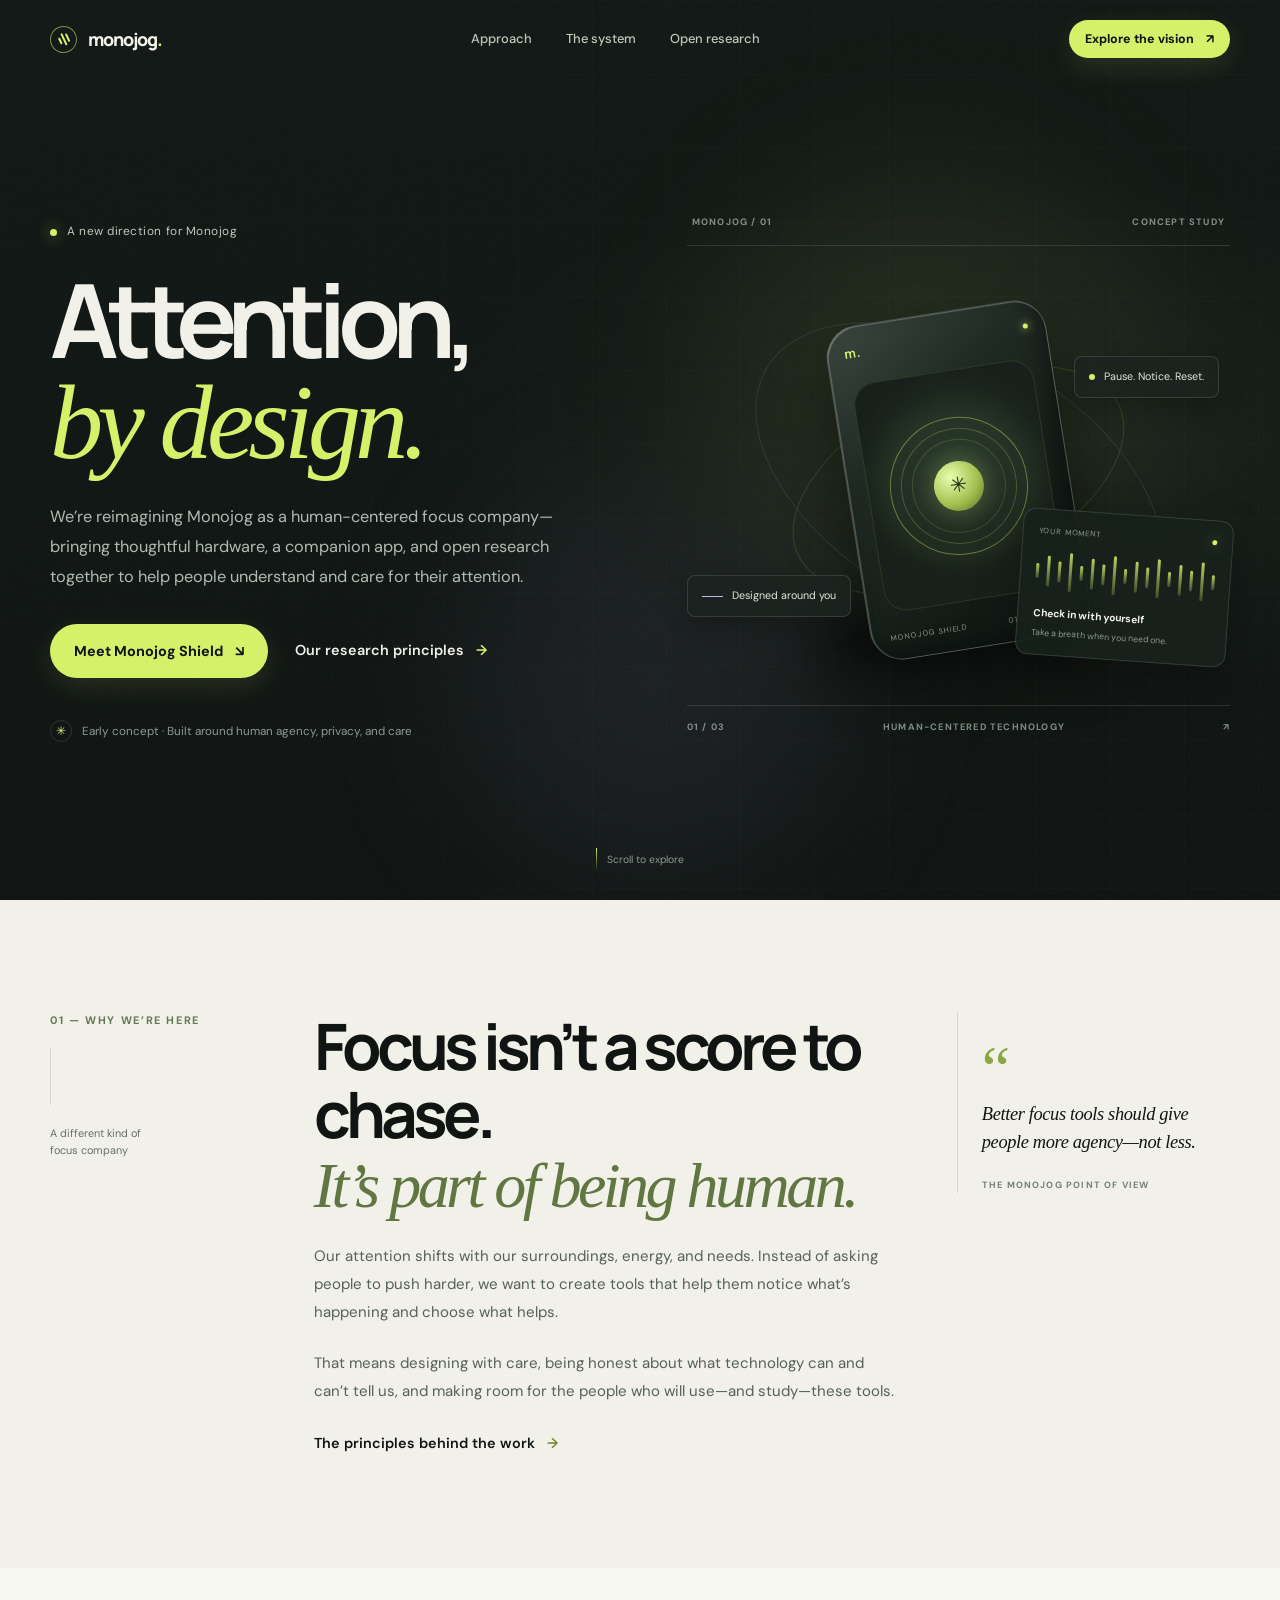
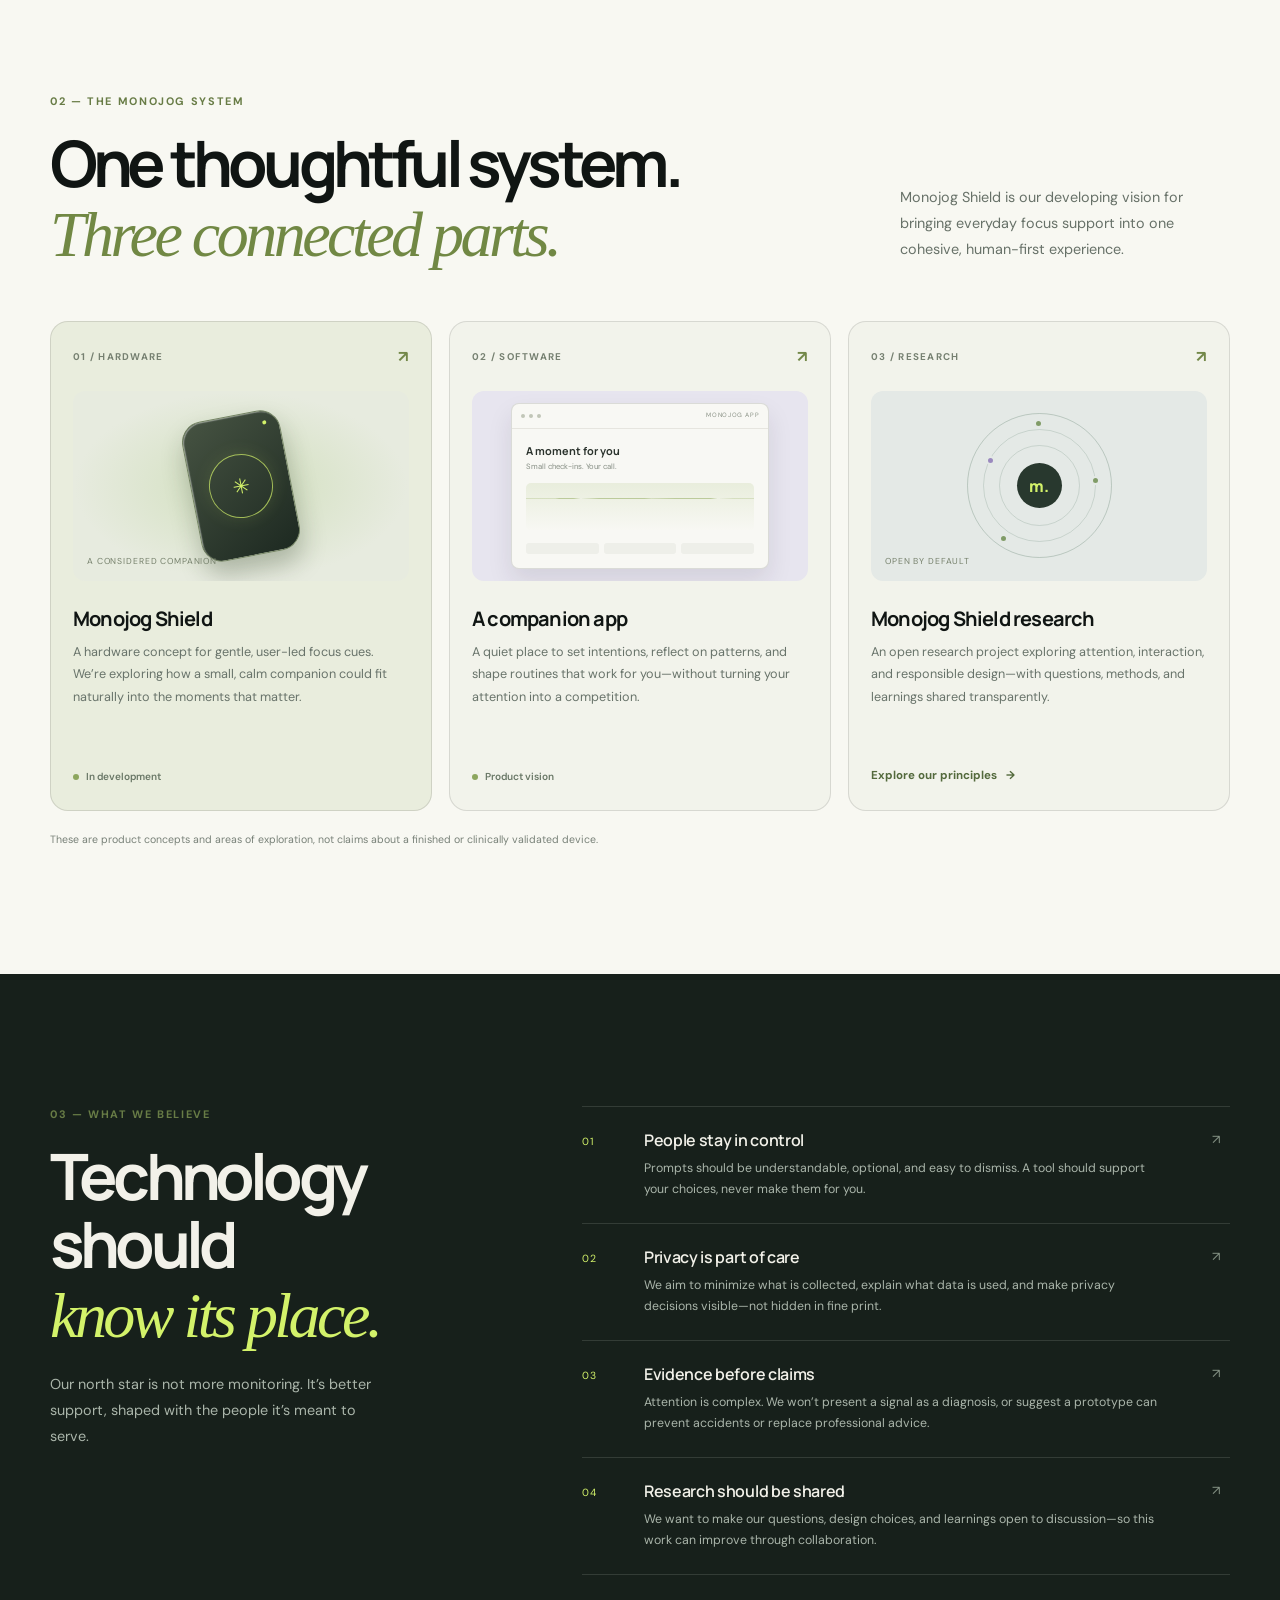
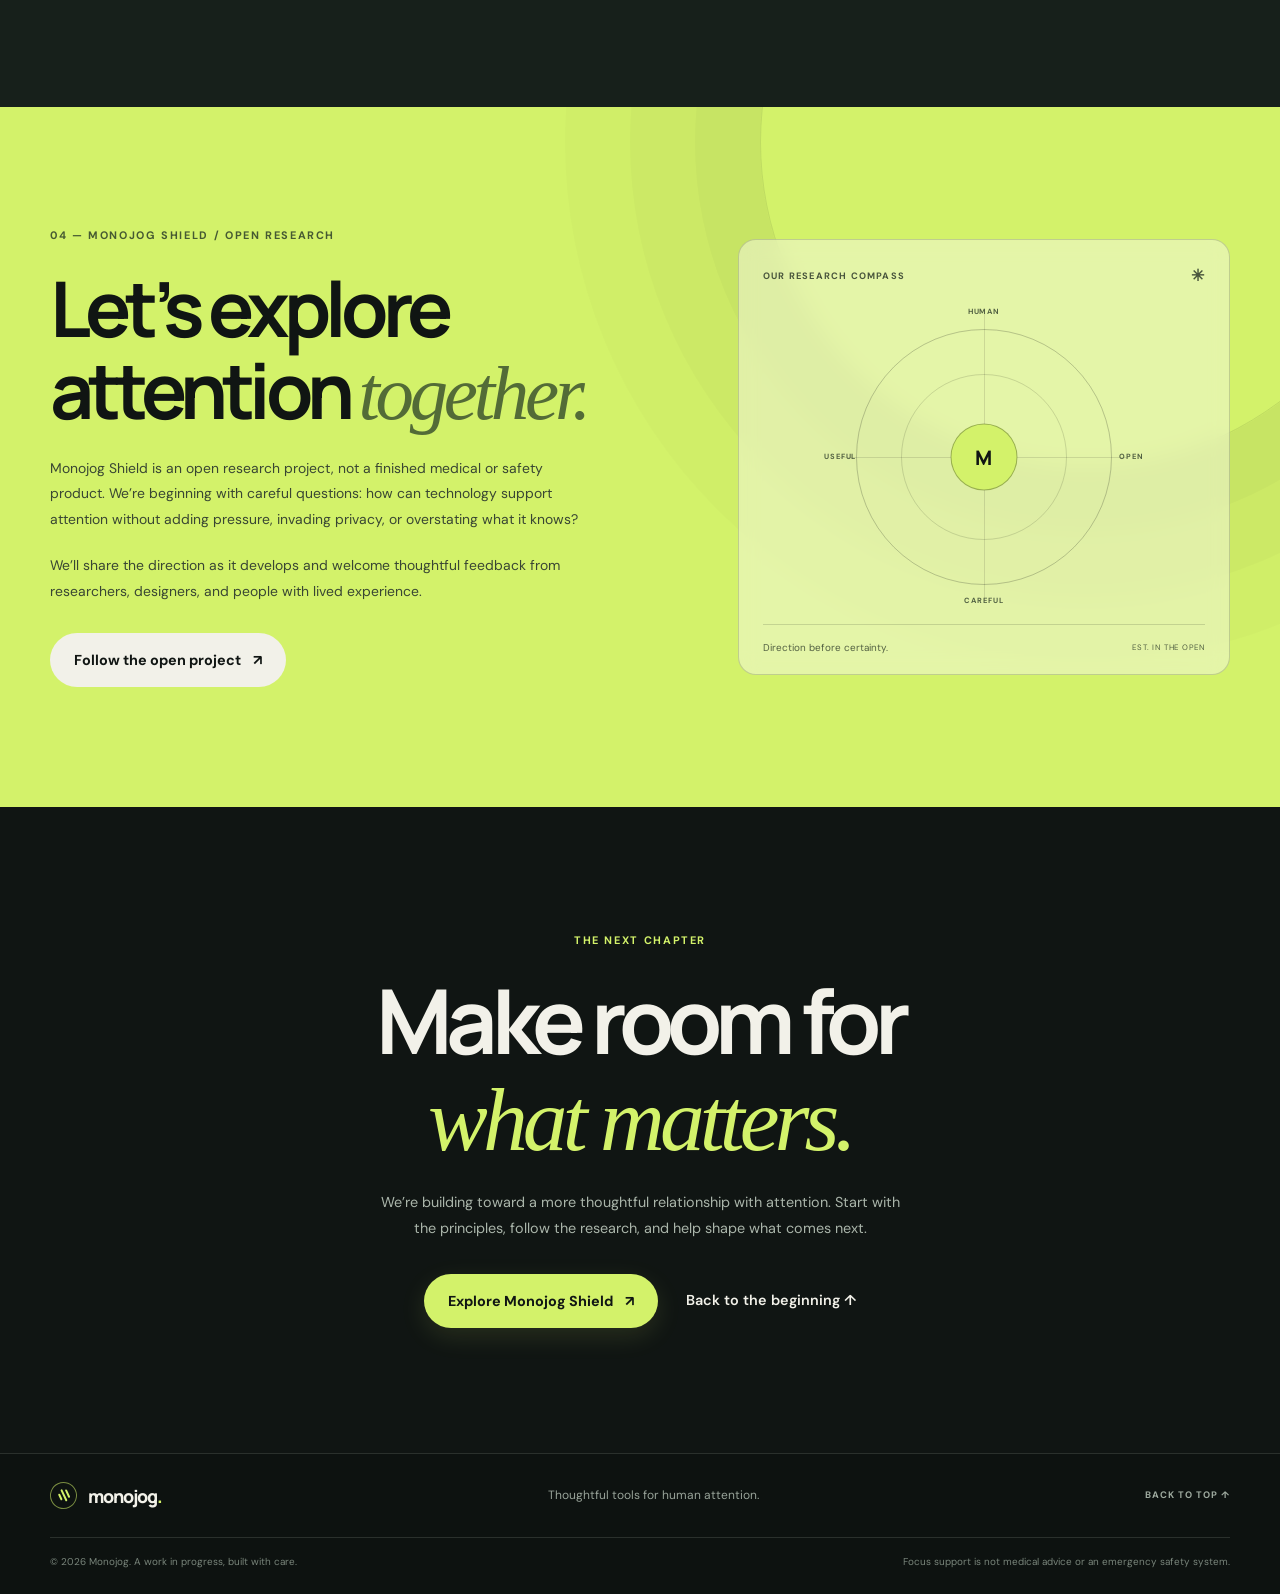
==== commit c2a7d483: "Rebrand Monojog website to focus hardware + research direction" ====
--- a/index.html
+++ b/index.html
@@ -1,1139 +1,318 @@
-<!DOCTYPE html>
+<!doctype html>
 <html lang="en">
-
 <head>
-    <meta charset="UTF-8">
-    <meta name="viewport" content="width=device-width, initial-scale=1.0">
-    <title>Monojog — Focus. Flow. Achieve.</title>
-    <meta name="description"
-        content="Monojog helps you stay focused and productive. Download our Chrome extension now or get notified when our mobile app launches on Google Play Store.">
-    <meta name="keywords"
-        content="Monojog, focus app, productivity, Chrome extension, concentration, distraction blocker, mobile app">
-    <meta name="author" content="Monojog">
-    <meta name="theme-color" content="#6C3CE1">
-
-    <!-- Open Graph -->
-    <meta property="og:title" content="Monojog — Focus. Flow. Achieve.">
-    <meta property="og:description"
-        content="Your ultimate focus companion. Chrome Extension available now. Mobile app coming soon.">
-    <meta property="og:type" content="website">
-    <meta property="og:url" content="https://monojog.com">
-    <meta property="og:image" content="assets/og-image.png">
-
-    <!-- Twitter Card -->
-    <meta name="twitter:card" content="summary_large_image">
-    <meta name="twitter:title" content="Monojog — Focus. Flow. Achieve.">
-    <meta name="twitter:description"
-        content="Your ultimate focus companion. Chrome Extension available now. Mobile app coming soon.">
-
-    <!-- Favicon -->
-    <link rel="icon" type="image/svg+xml" href="assets/favicon.svg">
-
-    <!-- Fonts -->
-    <link rel="preconnect" href="https://fonts.googleapis.com">
-    <link rel="preconnect" href="https://fonts.gstatic.com" crossorigin>
-    <link
-        href="https://fonts.googleapis.com/css2?family=Inter:wght@300;400;500;600;700;800;900&family=Space+Grotesk:wght@400;500;600;700&display=swap"
-        rel="stylesheet">
-
-    <!-- Styles -->
-    <link rel="stylesheet" href="css/style.css">
-    <link rel="stylesheet" href="css/animations.css">
+  <meta charset="utf-8">
+  <meta name="viewport" content="width=device-width, initial-scale=1">
+  <meta name="theme-color" content="#101513">
+  <meta name="description" content="Monojog is exploring thoughtful hardware, software, and open research for attention, human focus, and safer decisions.">
+  <meta property="og:title" content="Monojog — Attention, by design">
+  <meta property="og:description" content="A new direction for Monojog: focus hardware, a companion app, and open research for human-centered attention support.">
+  <meta property="og:type" content="website">
+  <title>Monojog — Attention, by design</title>
+  <link rel="icon" type="image/svg+xml" href="assets/favicon.svg">
+  <link rel="preconnect" href="https://fonts.googleapis.com">
+  <link rel="preconnect" href="https://fonts.gstatic.com" crossorigin>
+  <link href="https://fonts.googleapis.com/css2?family=DM+Sans:wght@400;500;600;700&family=Manrope:wght@400;500;600;700;800&display=swap" rel="stylesheet">
+  <link rel="stylesheet" href="css/style.css">
+  <link rel="stylesheet" href="css/animations.css">
 </head>
-
 <body>
-    <!-- Preloader -->
-    <div id="preloader">
-        <div class="preloader-inner">
-            <div class="preloader-logo">
-                <svg width="48" height="48" viewBox="0 0 48 48" fill="none">
-                    <circle cx="24" cy="24" r="22" stroke="url(#preloaderGrad)" stroke-width="3" fill="none"
-                        class="preloader-circle" />
-                    <path d="M16 24C16 19.5817 19.5817 16 24 16C28.4183 16 32 19.5817 32 24C32 28.4183 28.4183 32 24 32"
-                        stroke="url(#preloaderGrad)" stroke-width="3" stroke-linecap="round" />
-                    <circle cx="24" cy="24" r="4" fill="url(#preloaderGrad)" />
-                    <defs>
-                        <linearGradient id="preloaderGrad" x1="0" y1="0" x2="48" y2="48">
-                            <stop stop-color="#6C3CE1" />
-                            <stop offset="1" stop-color="#00D4AA" />
-                        </linearGradient>
-                    </defs>
-                </svg>
-            </div>
-            <div class="preloader-bar">
-                <div class="preloader-bar-fill"></div>
-            </div>
-        </div>
-    </div>
-
-    <!-- Cursor Glow -->
-    <div class="cursor-glow" id="cursorGlow"></div>
-
-    <!-- Navigation -->
-    <nav class="navbar" id="navbar">
-        <div class="container nav-container">
-            <a href="#" class="nav-logo">
-                <svg class="logo-icon" width="36" height="36" viewBox="0 0 48 48" fill="none">
-                    <circle cx="24" cy="24" r="22" stroke="url(#logoGrad)" stroke-width="2.5" fill="none" />
-                    <path d="M16 24C16 19.5817 19.5817 16 24 16C28.4183 16 32 19.5817 32 24C32 28.4183 28.4183 32 24 32"
-                        stroke="url(#logoGrad)" stroke-width="2.5" stroke-linecap="round" />
-                    <circle cx="24" cy="24" r="4" fill="url(#logoGrad)" />
-                    <defs>
-                        <linearGradient id="logoGrad" x1="0" y1="0" x2="48" y2="48">
-                            <stop stop-color="#6C3CE1" />
-                            <stop offset="1" stop-color="#00D4AA" />
-                        </linearGradient>
-                    </defs>
-                </svg>
-                <span class="logo-text">Monojog</span>
-            </a>
-
-            <div class="nav-links" id="navLinks">
-                <a href="#features" class="nav-link">Features</a>
-                <a href="#extension" class="nav-link">Extension</a>
-                <a href="#app" class="nav-link">Mobile App</a>
-                <a href="#how-it-works" class="nav-link">How It Works</a>
-                <a href="#testimonials" class="nav-link">Reviews</a>
-            </div>
-
-            <div class="nav-actions">
-                <a href="#app" class="btn btn-primary btn-sm">Get Early Access</a>
-                <button class="nav-toggle" id="navToggle" aria-label="Toggle menu">
-                    <span></span>
-                    <span></span>
-                    <span></span>
-                </button>
-            </div>
-        </div>
-    </nav>
-
-    <!-- Mobile Menu Overlay -->
-    <div class="mobile-menu" id="mobileMenu">
-        <div class="mobile-menu-content">
-            <a href="#features" class="mobile-link">Features</a>
-            <a href="#extension" class="mobile-link">Extension</a>
-            <a href="#app" class="mobile-link">Mobile App</a>
-            <a href="#how-it-works" class="mobile-link">How It Works</a>
-            <a href="#testimonials" class="mobile-link">Reviews</a>
-            <a href="#app" class="btn btn-primary btn-lg mobile-cta">Get Early Access</a>
-        </div>
-    </div>
-
-    <!-- Hero Section -->
-    <section class="hero" id="hero">
-        <div class="hero-bg">
-            <div class="hero-gradient-orb hero-orb-1"></div>
-            <div class="hero-gradient-orb hero-orb-2"></div>
-            <div class="hero-gradient-orb hero-orb-3"></div>
-            <div class="hero-grid"></div>
-        </div>
-        <div class="container hero-container">
-            <div class="hero-content">
-                <div class="hero-badge reveal-up">
-                    <span class="badge-dot"></span>
-                    <span>Now available on Chrome Web Store</span>
+  <div id="preloader" aria-hidden="true">
+    <div class="preloader-inner">
+      <div class="preloader-logo">M</div>
+      <div class="preloader-bar"><div class="preloader-bar-fill"></div></div>
+    </div>
+  </div>
+
+  <div class="cursor-glow" id="cursorGlow" aria-hidden="true"></div>
+
+  <nav class="navbar" id="navbar" aria-label="Main navigation">
+    <div class="container nav-container">
+      <a class="nav-logo" href="#home" aria-label="Monojog home">
+        <span class="brand-mark" aria-hidden="true"><span></span><span></span><span></span></span>
+        <span class="logo-text">monojog<span class="brand-period">.</span></span>
+      </a>
+
+      <div class="nav-links" id="navLinks">
+        <a class="nav-link" href="#approach">Approach</a>
+        <a class="nav-link" href="#system">The system</a>
+        <a class="nav-link" href="#research">Open research</a>
+      </div>
+
+      <div class="nav-actions">
+        <a class="btn btn-primary btn-sm" href="#research">Explore the vision <span aria-hidden="true">↗</span></a>
+        <button class="nav-toggle" id="navToggle" type="button" aria-label="Toggle navigation" aria-expanded="false" aria-controls="mobileMenu">
+          <span></span><span></span><span></span>
+        </button>
+      </div>
+    </div>
+  </nav>
+
+  <div class="mobile-menu" id="mobileMenu">
+    <div class="mobile-menu-content">
+      <a class="mobile-link" href="#approach">Approach</a>
+      <a class="mobile-link" href="#system">The system</a>
+      <a class="mobile-link" href="#research">Open research</a>
+      <a class="btn btn-primary btn-lg mobile-cta" href="#research">Explore the vision ↗</a>
+    </div>
+  </div>
+
+  <main>
+    <section class="hero" id="home">
+      <div class="hero-bg" aria-hidden="true">
+        <div class="hero-orb hero-orb-one"></div>
+        <div class="hero-orb hero-orb-two"></div>
+        <div class="hero-grid"></div>
+      </div>
+
+      <div class="container hero-layout">
+        <div class="hero-copy">
+          <div class="eyebrow reveal-up"><span class="eyebrow-dot"></span> A new direction for Monojog</div>
+          <h1 class="hero-title reveal-up delay-1">Attention,<br><span class="serif-accent">by design.</span></h1>
+          <p class="hero-description reveal-up delay-2">We’re reimagining Monojog as a human-centered focus company—bringing thoughtful hardware, a companion app, and open research together to help people understand and care for their attention.</p>
+
+          <div class="hero-actions reveal-up delay-3">
+            <a class="btn btn-primary btn-lg" href="#system">Meet Monojog Shield <span aria-hidden="true">↘</span></a>
+            <a class="text-link" href="#research">Our research principles <span aria-hidden="true">→</span></a>
+          </div>
+
+          <div class="hero-note reveal-up delay-4"><span class="note-icon" aria-hidden="true">✳</span><span>Early concept · Built around human agency, privacy, and care</span></div>
+        </div>
+
+        <div class="hero-art reveal-up delay-2" aria-label="Concept illustration of a Monojog focus device and companion app">
+          <div class="art-caption"><span>MONOJOG / 01</span><span>CONCEPT STUDY</span></div>
+
+          <div class="device-stage">
+            <div class="orbit orbit-a"></div>
+            <div class="orbit orbit-b"></div>
+            <div class="device-shadow"></div>
+
+            <div class="device">
+              <div class="device-top"><span class="device-brand">m.</span><span class="device-led"></span></div>
+              <div class="device-face">
+                <div class="device-ring">
+                  <div class="device-core"><span class="core-spark">✳</span></div>
                 </div>
-                <h1 class="hero-title reveal-up delay-1">
-                    Your Mind.<br>
-                    <span class="gradient-text">One Focus.</span><br>
-                    Zero Distractions.
-                </h1>
-                <p class="hero-description reveal-up delay-2">
-                    Monojog is the intelligent focus companion that blocks distractions, tracks your productivity, and
-                    helps you achieve deep work — across browser and mobile.
-                </p>
-                <div class="hero-cta reveal-up delay-3">
-                    <a href="#extension" class="btn btn-primary btn-lg">
-                        <svg width="20" height="20" viewBox="0 0 24 24" fill="none" stroke="currentColor"
-                            stroke-width="2">
-                            <circle cx="12" cy="12" r="10" />
-                            <circle cx="12" cy="12" r="4" />
-                            <line x1="21.17" y1="8" x2="12" y2="8" />
-                            <line x1="3.95" y1="6.06" x2="8.54" y2="14" />
-                            <line x1="10.88" y1="21.94" x2="15.46" y2="14" />
-                        </svg>
-                        Install Chrome Extension
-                    </a>
-                    <a href="#app" class="btn btn-ghost btn-lg">
-                        <svg width="20" height="20" viewBox="0 0 24 24" fill="none" stroke="currentColor"
-                            stroke-width="2">
-                            <rect x="5" y="2" width="14" height="20" rx="2" ry="2" />
-                            <line x1="12" y1="18" x2="12.01" y2="18" />
-                        </svg>
-                        Get Mobile App
-                    </a>
+              </div>
+              <div class="device-bottom"><span>MONOJOG SHIELD</span><span>01 — CONCEPT</span></div>
+            </div>
+
+            <div class="signal signal-one"><span class="signal-dot"></span><span>Pause. Notice. Reset.</span></div>
+            <div class="signal signal-two"><span class="signal-line"></span><span>Designed around you</span></div>
+
+            <div class="app-tile">
+              <div class="app-tile-top"><span>YOUR MOMENT</span><span class="app-live-dot"></span></div>
+              <div class="app-wave">
+                <i></i><i></i><i></i><i></i><i></i><i></i><i></i><i></i><i></i><i></i><i></i><i></i><i></i><i></i><i></i><i></i><i></i>
+              </div>
+              <div class="app-tile-bottom">
+                <strong>Check in with yourself</strong>
+                <span>Take a breath when you need one.</span>
+              </div>
+            </div>
+          </div>
+
+          <div class="art-foot"><span>01 / 03</span><span>HUMAN-CENTERED TECHNOLOGY</span><span>↗</span></div>
+        </div>
+      </div>
+
+      <a class="scroll-cue" href="#approach"><span class="scroll-cue-line"></span> Scroll to explore</a>
+    </section>
+
+    <section class="manifesto section-space" id="approach">
+      <div class="container manifesto-grid">
+        <div class="manifesto-label reveal-up">
+          <span class="section-index">01 — WHY WE’RE HERE</span>
+          <span class="vertical-rule"></span>
+          <span class="tiny-label">A different kind of focus company</span>
+        </div>
+
+        <div class="manifesto-copy reveal-up delay-1">
+          <h2>Focus isn’t a score to chase.<br><span class="serif-accent">It’s part of being human.</span></h2>
+          <p>Our attention shifts with our surroundings, energy, and needs. Instead of asking people to push harder, we want to create tools that help them notice what’s happening and choose what helps.</p>
+          <p>That means designing with care, being honest about what technology can and can’t tell us, and making room for the people who will use—and study—these tools.</p>
+          <a class="text-link" href="#principles">The principles behind the work <span aria-hidden="true">→</span></a>
+        </div>
+
+        <div class="manifesto-aside reveal-up delay-2">
+          <span class="quote-mark">“</span>
+          <p>Better focus tools should give people more agency—not less.</p>
+          <span class="aside-caption">THE MONOJOG POINT OF VIEW</span>
+        </div>
+      </div>
+    </section>
+
+    <section class="system-section section-space" id="system">
+      <div class="container">
+        <div class="section-heading reveal-up">
+          <div>
+            <span class="section-index">02 — THE MONOJOG SYSTEM</span>
+            <h2>One thoughtful system.<br><span class="serif-accent">Three connected parts.</span></h2>
+          </div>
+          <p>Monojog Shield is our developing vision for bringing everyday focus support into one cohesive, human-first experience.</p>
+        </div>
+
+        <div class="system-grid">
+          <article class="system-card system-card-feature reveal-up">
+            <div class="card-topline"><span>01 / HARDWARE</span><span class="card-arrow">↗</span></div>
+            <div class="card-illustration hardware-illustration">
+              <div class="mini-device">
+                <div class="mini-device-ring"><span>✳</span></div>
+                <span class="mini-light"></span>
+              </div>
+              <div class="illustration-label">A considered companion</div>
+            </div>
+            <h3>Monojog Shield</h3>
+            <p>A hardware concept for gentle, user-led focus cues. We’re exploring how a small, calm companion could fit naturally into the moments that matter.</p>
+            <span class="status-pill"><i></i> In development</span>
+          </article>
+
+          <article class="system-card reveal-up delay-1">
+            <div class="card-topline"><span>02 / SOFTWARE</span><span class="card-arrow">↗</span></div>
+            <div class="card-illustration app-illustration">
+              <div class="app-window">
+                <div class="window-bar"><i></i><i></i><i></i><span>MONOJOG APP</span></div>
+                <div class="window-content">
+                  <div class="window-greeting">A moment for you<span>Small check-ins. Your call.</span></div>
+                  <div class="window-progress"></div>
+                  <div class="window-options"><i></i><i></i><i></i></div>
                 </div>
-                <div class="hero-stats reveal-up delay-4">
-                    <div class="stat-item">
-                        <span class="stat-number" data-target="12000">0</span><span class="stat-suffix">+</span>
-                        <span class="stat-label">Active Users</span>
-                    </div>
-                    <div class="stat-divider"></div>
-                    <div class="stat-item">
-                        <span class="stat-number" data-target="4.8">0</span><span class="stat-suffix">★</span>
-                        <span class="stat-label">Chrome Rating</span>
-                    </div>
-                    <div class="stat-divider"></div>
-                    <div class="stat-item">
-                        <span class="stat-number" data-target="2">0</span><span class="stat-suffix">M+</span>
-                        <span class="stat-label">Hours Focused</span>
-                    </div>
-                </div>
-            </div>
-            <div class="hero-visual reveal-up delay-2">
-                <div class="hero-mockup">
-                    <div class="mockup-browser">
-                        <div class="browser-bar">
-                            <div class="browser-dots">
-                                <span></span><span></span><span></span>
-                            </div>
-                            <div class="browser-url">
-                                <svg width="14" height="14" viewBox="0 0 24 24" fill="none" stroke="currentColor"
-                                    stroke-width="2">
-                                    <rect x="3" y="11" width="18" height="11" rx="2" ry="2" />
-                                    <path d="M7 11V7a5 5 0 0 1 10 0v4" />
-                                </svg>
-                                <span>monojog.com</span>
-                            </div>
-                        </div>
-                        <div class="browser-content">
-                            <div class="mockup-dashboard">
-                                <div class="dash-header">
-                                    <div class="dash-greeting">
-                                        <div class="dash-avatar"></div>
-                                        <div>
-                                            <div class="dash-name">Good Morning!</div>
-                                            <div class="dash-sub">Ready to focus?</div>
-                                        </div>
-                                    </div>
-                                    <div class="dash-timer">
-                                        <div class="timer-ring">
-                                            <svg viewBox="0 0 100 100">
-                                                <circle cx="50" cy="50" r="45" stroke="rgba(108,60,225,0.15)"
-                                                    stroke-width="6" fill="none" />
-                                                <circle cx="50" cy="50" r="45" stroke="url(#timerGrad)" stroke-width="6"
-                                                    fill="none" stroke-dasharray="283" stroke-dashoffset="70"
-                                                    stroke-linecap="round" transform="rotate(-90 50 50)" />
-                                                <defs>
-                                                    <linearGradient id="timerGrad">
-                                                        <stop stop-color="#6C3CE1" />
-                                                        <stop offset="1" stop-color="#00D4AA" />
-                                                    </linearGradient>
-                                                </defs>
-                                            </svg>
-                                            <div class="timer-text">25:00</div>
-                                        </div>
-                                    </div>
-                                </div>
-                                <div class="dash-stats-row">
-                                    <div class="dash-stat-card">
-                                        <div class="dash-stat-icon"
-                                            style="background: rgba(108,60,225,0.1); color: #6C3CE1;">
-                                            <svg width="16" height="16" viewBox="0 0 24 24" fill="none"
-                                                stroke="currentColor" stroke-width="2">
-                                                <polyline points="22 12 18 12 15 21 9 3 6 12 2 12" />
-                                            </svg>
-                                        </div>
-                                        <div class="dash-stat-info">
-                                            <div class="dash-stat-val">4.2h</div>
-                                            <div class="dash-stat-lbl">Focus Today</div>
-                                        </div>
-                                    </div>
-                                    <div class="dash-stat-card">
-                                        <div class="dash-stat-icon"
-                                            style="background: rgba(0,212,170,0.1); color: #00D4AA;">
-                                            <svg width="16" height="16" viewBox="0 0 24 24" fill="none"
-                                                stroke="currentColor" stroke-width="2">
-                                                <path d="M13 2L3 14h9l-1 8 10-12h-9l1-8z" />
-                                            </svg>
-                                        </div>
-                                        <div class="dash-stat-info">
-                                            <div class="dash-stat-val">87%</div>
-                                            <div class="dash-stat-lbl">Productivity</div>
-                                        </div>
-                                    </div>
-                                    <div class="dash-stat-card">
-                                        <div class="dash-stat-icon"
-                                            style="background: rgba(255,107,107,0.1); color: #FF6B6B;">
-                                            <svg width="16" height="16" viewBox="0 0 24 24" fill="none"
-                                                stroke="currentColor" stroke-width="2">
-                                                <circle cx="12" cy="12" r="10" />
-                                                <polyline points="12 6 12 12 16 14" />
-                                            </svg>
-                                        </div>
-                                        <div class="dash-stat-info">
-                                            <div class="dash-stat-val">12</div>
-                                            <div class="dash-stat-lbl">Sessions</div>
-                                        </div>
-                                    </div>
-                                </div>
-                                <div class="dash-chart">
-                                    <div class="chart-bars">
-                                        <div class="chart-bar" style="--h: 65%"><span>M</span></div>
-                                        <div class="chart-bar" style="--h: 85%"><span>T</span></div>
-                                        <div class="chart-bar active" style="--h: 75%"><span>W</span></div>
-                                        <div class="chart-bar" style="--h: 90%"><span>T</span></div>
-                                        <div class="chart-bar" style="--h: 60%"><span>F</span></div>
-                                        <div class="chart-bar" style="--h: 40%"><span>S</span></div>
-                                        <div class="chart-bar" style="--h: 30%"><span>S</span></div>
-                                    </div>
-                                </div>
-                            </div>
-                        </div>
-                    </div>
-                    <!-- Floating Elements -->
-                    <div class="float-card float-card-1">
-                        <div class="float-icon" style="background: rgba(0,212,170,0.15); color: #00D4AA;">
-                            <svg width="18" height="18" viewBox="0 0 24 24" fill="none" stroke="currentColor"
-                                stroke-width="2">
-                                <polyline points="20 6 9 17 4 12" />
-                            </svg>
-                        </div>
-                        <div>
-                            <div class="float-title">Distraction Blocked</div>
-                            <div class="float-sub">twitter.com — 3 times today</div>
-                        </div>
-                    </div>
-                    <div class="float-card float-card-2">
-                        <div class="float-icon" style="background: rgba(108,60,225,0.15); color: #6C3CE1;">
-                            <svg width="18" height="18" viewBox="0 0 24 24" fill="none" stroke="currentColor"
-                                stroke-width="2">
-                                <path d="M12 20V10M18 20V4M6 20v-4" />
-                            </svg>
-                        </div>
-                        <div>
-                            <div class="float-title">Focus Streak</div>
-                            <div class="float-sub">7 days in a row 🔥</div>
-                        </div>
-                    </div>
-                </div>
-            </div>
-        </div>
-        <div class="hero-scroll-indicator">
-            <div class="scroll-line"></div>
-            <span>Scroll to explore</span>
-        </div>
-    </section>
-
-    <!-- Brands/Trust -->
-    <section class="trust-section">
-        <div class="container">
-            <p class="trust-label reveal-up">Trusted by teams at</p>
-            <div class="trust-logos reveal-up delay-1">
-                <div class="trust-logo">
-                    <svg width="120" height="30" viewBox="0 0 120 30"><text x="10" y="22" font-family="Inter"
-                            font-weight="600" font-size="16" fill="currentColor" opacity="0.5">Startup Inc</text></svg>
-                </div>
-                <div class="trust-logo">
-                    <svg width="120" height="30" viewBox="0 0 120 30"><text x="10" y="22" font-family="Inter"
-                            font-weight="600" font-size="16" fill="currentColor" opacity="0.5">DevStudio</text></svg>
-                </div>
-                <div class="trust-logo">
-                    <svg width="120" height="30" viewBox="0 0 120 30"><text x="10" y="22" font-family="Inter"
-                            font-weight="600" font-size="16" fill="currentColor" opacity="0.5">FlowTeam</text></svg>
-                </div>
-                <div class="trust-logo">
-                    <svg width="120" height="30" viewBox="0 0 120 30"><text x="10" y="22" font-family="Inter"
-                            font-weight="600" font-size="16" fill="currentColor" opacity="0.5">FocusCorp</text></svg>
-                </div>
-                <div class="trust-logo">
-                    <svg width="120" height="30" viewBox="0 0 120 30"><text x="10" y="22" font-family="Inter"
-                            font-weight="600" font-size="16" fill="currentColor" opacity="0.5">DeepWork</text></svg>
-                </div>
-            </div>
-        </div>
-    </section>
-
-    <!-- Features Section -->
-    <section class="features-section" id="features">
-        <div class="container">
-            <div class="section-header reveal-up">
-                <span class="section-tag">Features</span>
-                <h2 class="section-title">Everything you need to<br><span class="gradient-text">stay in the zone</span>
-                </h2>
-                <p class="section-desc">Monojog combines intelligent distraction blocking, focus tracking, and
-                    productivity analytics into one seamless experience.</p>
-            </div>
-
-            <div class="features-grid">
-                <div class="feature-card feature-card-lg reveal-up">
-                    <div class="feature-icon-wrap">
-                        <div class="feature-icon" style="--accent: #6C3CE1;">
-                            <svg width="28" height="28" viewBox="0 0 24 24" fill="none" stroke="currentColor"
-                                stroke-width="2">
-                                <path d="M12 22s8-4 8-10V5l-8-3-8 3v7c0 6 8 10 8 10z" />
-                            </svg>
-                        </div>
-                    </div>
-                    <h3 class="feature-title">Smart Distraction Shield</h3>
-                    <p class="feature-desc">AI-powered blocking that learns your patterns. Automatically shields you
-                        from time-wasting sites during focus sessions while keeping essential tools accessible.</p>
-                    <div class="feature-visual">
-                        <div class="shield-demo">
-                            <div class="shield-item blocked">
-                                <span class="shield-status">Blocked</span>
-                                <span>twitter.com</span>
-                            </div>
-                            <div class="shield-item blocked">
-                                <span class="shield-status">Blocked</span>
-                                <span>youtube.com</span>
-                            </div>
-                            <div class="shield-item allowed">
-                                <span class="shield-status">Allowed</span>
-                                <span>github.com</span>
-                            </div>
-                            <div class="shield-item allowed">
-                                <span class="shield-status">Allowed</span>
-                                <span>docs.google.com</span>
-                            </div>
-                        </div>
-                    </div>
-                </div>
-
-                <div class="feature-card reveal-up delay-1">
-                    <div class="feature-icon-wrap">
-                        <div class="feature-icon" style="--accent: #00D4AA;">
-                            <svg width="28" height="28" viewBox="0 0 24 24" fill="none" stroke="currentColor"
-                                stroke-width="2">
-                                <circle cx="12" cy="12" r="10" />
-                                <polyline points="12 6 12 12 16 14" />
-                            </svg>
-                        </div>
-                    </div>
-                    <h3 class="feature-title">Pomodoro & Focus Timer</h3>
-                    <p class="feature-desc">Customizable focus sessions with smart breaks. Track deep work hours and
-                        maintain optimal flow states throughout your day.</p>
-                </div>
-
-                <div class="feature-card reveal-up delay-2">
-                    <div class="feature-icon-wrap">
-                        <div class="feature-icon" style="--accent: #FF6B6B;">
-                            <svg width="28" height="28" viewBox="0 0 24 24" fill="none" stroke="currentColor"
-                                stroke-width="2">
-                                <path d="M12 20V10M18 20V4M6 20v-4" />
-                            </svg>
-                        </div>
-                    </div>
-                    <h3 class="feature-title">Deep Analytics</h3>
-                    <p class="feature-desc">Comprehensive dashboards showing focus trends, distraction patterns, and
-                        productivity scores. Understand your habits with data.</p>
-                </div>
-
-                <div class="feature-card reveal-up delay-1">
-                    <div class="feature-icon-wrap">
-                        <div class="feature-icon" style="--accent: #FFB347;">
-                            <svg width="28" height="28" viewBox="0 0 24 24" fill="none" stroke="currentColor"
-                                stroke-width="2">
-                                <path d="M13 2L3 14h9l-1 8 10-12h-9l1-8z" />
-                            </svg>
-                        </div>
-                    </div>
-                    <h3 class="feature-title">Focus Mode</h3>
-                    <p class="feature-desc">One-click activation to enter deep work mode. Blocks all notifications,
-                        grays out distractions, and creates the perfect environment.</p>
-                </div>
-
-                <div class="feature-card reveal-up delay-2">
-                    <div class="feature-icon-wrap">
-                        <div class="feature-icon" style="--accent: #4ECDC4;">
-                            <svg width="28" height="28" viewBox="0 0 24 24" fill="none" stroke="currentColor"
-                                stroke-width="2">
-                                <path d="M17 21v-2a4 4 0 0 0-4-4H5a4 4 0 0 0-4 4v2" />
-                                <circle cx="9" cy="7" r="4" />
-                                <path d="M23 21v-2a4 4 0 0 0-3-3.87" />
-                                <path d="M16 3.13a4 4 0 0 1 0 7.75" />
-                            </svg>
-                        </div>
-                    </div>
-                    <h3 class="feature-title">Team Accountability</h3>
-                    <p class="feature-desc">Create focus groups with friends or colleagues. Shared goals, leaderboards,
-                        and gentle nudges to keep everyone on track.</p>
-                </div>
-
-                <div class="feature-card reveal-up delay-3">
-                    <div class="feature-icon-wrap">
-                        <div class="feature-icon" style="--accent: #A78BFA;">
-                            <svg width="28" height="28" viewBox="0 0 24 24" fill="none" stroke="currentColor"
-                                stroke-width="2">
-                                <rect x="2" y="3" width="20" height="14" rx="2" ry="2" />
-                                <line x1="8" y1="21" x2="16" y2="21" />
-                                <line x1="12" y1="17" x2="12" y2="21" />
-                            </svg>
-                        </div>
-                    </div>
-                    <h3 class="feature-title">Cross-Platform Sync</h3>
-                    <p class="feature-desc">Seamless sync between Chrome extension and mobile app. Your focus data,
-                        block lists, and settings travel with you everywhere.</p>
-                </div>
-            </div>
-        </div>
-    </section>
-
-    <!-- Chrome Extension Section -->
-    <section class="extension-section" id="extension">
-        <div class="container">
-            <div class="extension-layout">
-                <div class="extension-content reveal-up">
-                    <span class="section-tag">Chrome Extension</span>
-                    <h2 class="section-title">Take control of your<br><span class="gradient-text">browser
-                            experience</span></h2>
-                    <p class="section-desc">The Monojog Chrome Extension sits quietly in your toolbar, ready to activate
-                        when you need to lock in. Block distracting sites, track focus time, and see your productivity
-                        stats — all without leaving your browser.</p>
-
-                    <div class="extension-features">
-                        <div class="ext-feature">
-                            <div class="ext-check">
-                                <svg width="16" height="16" viewBox="0 0 24 24" fill="none" stroke="currentColor"
-                                    stroke-width="3">
-                                    <polyline points="20 6 9 17 4 12" />
-                                </svg>
-                            </div>
-                            <span>One-click focus mode activation</span>
-                        </div>
-                        <div class="ext-feature">
-                            <div class="ext-check">
-                                <svg width="16" height="16" viewBox="0 0 24 24" fill="none" stroke="currentColor"
-                                    stroke-width="3">
-                                    <polyline points="20 6 9 17 4 12" />
-                                </svg>
-                            </div>
-                            <span>Customizable site blocklist</span>
-                        </div>
-                        <div class="ext-feature">
-                            <div class="ext-check">
-                                <svg width="16" height="16" viewBox="0 0 24 24" fill="none" stroke="currentColor"
-                                    stroke-width="3">
-                                    <polyline points="20 6 9 17 4 12" />
-                                </svg>
-                            </div>
-                            <span>Real-time productivity dashboard</span>
-                        </div>
-                        <div class="ext-feature">
-                            <div class="ext-check">
-                                <svg width="16" height="16" viewBox="0 0 24 24" fill="none" stroke="currentColor"
-                                    stroke-width="3">
-                                    <polyline points="20 6 9 17 4 12" />
-                                </svg>
-                            </div>
-                            <span>Daily & weekly focus reports</span>
-                        </div>
-                        <div class="ext-feature">
-                            <div class="ext-check">
-                                <svg width="16" height="16" viewBox="0 0 24 24" fill="none" stroke="currentColor"
-                                    stroke-width="3">
-                                    <polyline points="20 6 9 17 4 12" />
-                                </svg>
-                            </div>
-                            <span>Ambient sounds for deep work</span>
-                        </div>
-                    </div>
-
-                    <a href="https://chrome.google.com/webstore" target="_blank" class="btn btn-primary btn-lg">
-                        <svg width="20" height="20" viewBox="0 0 24 24" fill="none" stroke="currentColor"
-                            stroke-width="2">
-                            <circle cx="12" cy="12" r="10" />
-                            <circle cx="12" cy="12" r="4" />
-                            <line x1="21.17" y1="8" x2="12" y2="8" />
-                            <line x1="3.95" y1="6.06" x2="8.54" y2="14" />
-                            <line x1="10.88" y1="21.94" x2="15.46" y2="14" />
-                        </svg>
-                        Add to Chrome — It's Free
-                    </a>
-                    <p class="ext-note">Free forever. No account required to start.</p>
-                </div>
-
-                <div class="extension-visual reveal-up delay-1">
-                    <div class="ext-popup-mockup">
-                        <div class="ext-popup">
-                            <div class="ext-popup-header">
-                                <div class="ext-popup-logo">
-                                    <svg width="24" height="24" viewBox="0 0 48 48" fill="none">
-                                        <circle cx="24" cy="24" r="22" stroke="url(#extGrad)" stroke-width="2.5"
-                                            fill="none" />
-                                        <circle cx="24" cy="24" r="4" fill="url(#extGrad)" />
-                                        <defs>
-                                            <linearGradient id="extGrad" x1="0" y1="0" x2="48" y2="48">
-                                                <stop stop-color="#6C3CE1" />
-                                                <stop offset="1" stop-color="#00D4AA" />
-                                            </linearGradient>
-                                        </defs>
-                                    </svg>
-                                    <span>Monojog</span>
-                                </div>
-                                <div class="ext-popup-toggle">
-                                    <div class="toggle-switch active">
-                                        <div class="toggle-knob"></div>
-                                    </div>
-                                    <span>Focus ON</span>
-                                </div>
-                            </div>
-                            <div class="ext-popup-timer">
-                                <div class="ext-timer-circle">
-                                    <svg viewBox="0 0 120 120">
-                                        <circle cx="60" cy="60" r="52" stroke="rgba(108,60,225,0.1)" stroke-width="8"
-                                            fill="none" />
-                                        <circle cx="60" cy="60" r="52" stroke="url(#extTimerGrad)" stroke-width="8"
-                                            fill="none" stroke-dasharray="327" stroke-dashoffset="80"
-                                            stroke-linecap="round" transform="rotate(-90 60 60)" />
-                                        <defs>
-                                            <linearGradient id="extTimerGrad">
-                                                <stop stop-color="#6C3CE1" />
-                                                <stop offset="1" stop-color="#00D4AA" />
-                                            </linearGradient>
-                                        </defs>
-                                    </svg>
-                                    <div class="ext-timer-inner">
-                                        <div class="ext-timer-time">18:42</div>
-                                        <div class="ext-timer-label">Remaining</div>
-                                    </div>
-                                </div>
-                            </div>
-                            <div class="ext-popup-stats">
-                                <div class="ext-mini-stat">
-                                    <span class="ext-mini-val">3.5h</span>
-                                    <span class="ext-mini-lbl">Today</span>
-                                </div>
-                                <div class="ext-mini-stat">
-                                    <span class="ext-mini-val">23</span>
-                                    <span class="ext-mini-lbl">Blocked</span>
-                                </div>
-                                <div class="ext-mini-stat">
-                                    <span class="ext-mini-val">92%</span>
-                                    <span class="ext-mini-lbl">Score</span>
-                                </div>
-                            </div>
-                            <div class="ext-popup-sites">
-                                <div class="ext-site-item">
-                                    <div class="ext-site-blocked"></div>
-                                    <span>twitter.com</span>
-                                    <span class="ext-site-count">×7</span>
-                                </div>
-                                <div class="ext-site-item">
-                                    <div class="ext-site-blocked"></div>
-                                    <span>reddit.com</span>
-                                    <span class="ext-site-count">×4</span>
-                                </div>
-                                <div class="ext-site-item">
-                                    <div class="ext-site-blocked"></div>
-                                    <span>instagram.com</span>
-                                    <span class="ext-site-count">×2</span>
-                                </div>
-                            </div>
-                        </div>
-                    </div>
-                </div>
-            </div>
-        </div>
-    </section>
-
-    <!-- How It Works -->
-    <section class="how-section" id="how-it-works">
-        <div class="container">
-            <div class="section-header reveal-up">
-                <span class="section-tag">How It Works</span>
-                <h2 class="section-title">Start focusing in<br><span class="gradient-text">three simple steps</span>
-                </h2>
-            </div>
-
-            <div class="steps-grid">
-                <div class="step-card reveal-up">
-                    <div class="step-number">01</div>
-                    <div class="step-icon">
-                        <svg width="32" height="32" viewBox="0 0 24 24" fill="none" stroke="currentColor"
-                            stroke-width="1.5">
-                            <path d="M21 15v4a2 2 0 0 1-2 2H5a2 2 0 0 1-2-2v-4" />
-                            <polyline points="7 10 12 15 17 10" />
-                            <line x1="12" y1="15" x2="12" y2="3" />
-                        </svg>
-                    </div>
-                    <h3 class="step-title">Install & Setup</h3>
-                    <p class="step-desc">Add the Chrome extension or download the mobile app. Create your profile and
-                        customize your blocklist in under 2 minutes.</p>
-                </div>
-                <div class="step-connector reveal-up delay-1">
-                    <svg width="100" height="2">
-                        <line x1="0" y1="1" x2="100" y2="1" stroke="url(#connGrad)" stroke-width="2"
-                            stroke-dasharray="6 4" />
-                        <defs>
-                            <linearGradient id="connGrad">
-                                <stop stop-color="#6C3CE1" />
-                                <stop offset="1" stop-color="#00D4AA" />
-                            </linearGradient>
-                        </defs>
-                    </svg>
-                </div>
-                <div class="step-card reveal-up delay-1">
-                    <div class="step-number">02</div>
-                    <div class="step-icon">
-                        <svg width="32" height="32" viewBox="0 0 24 24" fill="none" stroke="currentColor"
-                            stroke-width="1.5">
-                            <path d="M13 2L3 14h9l-1 8 10-12h-9l1-8z" />
-                        </svg>
-                    </div>
-                    <h3 class="step-title">Activate Focus</h3>
-                    <p class="step-desc">Hit the focus button to start a session. Monojog activates your shield, blocks
-                        distractions, and starts tracking your deep work.</p>
-                </div>
-                <div class="step-connector reveal-up delay-2">
-                    <svg width="100" height="2">
-                        <line x1="0" y1="1" x2="100" y2="1" stroke="url(#connGrad2)" stroke-width="2"
-                            stroke-dasharray="6 4" />
-                        <defs>
-                            <linearGradient id="connGrad2">
-                                <stop stop-color="#6C3CE1" />
-                                <stop offset="1" stop-color="#00D4AA" />
-                            </linearGradient>
-                        </defs>
-                    </svg>
-                </div>
-                <div class="step-card reveal-up delay-2">
-                    <div class="step-number">03</div>
-                    <div class="step-icon">
-                        <svg width="32" height="32" viewBox="0 0 24 24" fill="none" stroke="currentColor"
-                            stroke-width="1.5">
-                            <path d="M12 20V10M18 20V4M6 20v-4" />
-                        </svg>
-                    </div>
-                    <h3 class="step-title">Review & Grow</h3>
-                    <p class="step-desc">Check your daily reports, see focus trends, and beat your personal records.
-                        Watch your productivity transform over time.</p>
-                </div>
-            </div>
-        </div>
-    </section>
-
-    <!-- Mobile App Section -->
-    <section class="app-section" id="app">
-        <div class="app-bg">
-            <div class="app-gradient-orb app-orb-1"></div>
-            <div class="app-gradient-orb app-orb-2"></div>
-        </div>
-        <div class="container">
-            <div class="app-layout">
-                <div class="app-visual reveal-up">
-                    <div class="phone-mockup">
-                        <div class="phone-frame">
-                            <div class="phone-notch"></div>
-                            <div class="phone-screen">
-                                <div class="phone-status-bar">
-                                    <span>9:41</span>
-                                    <div class="phone-status-icons">
-                                        <svg width="14" height="14" viewBox="0 0 24 24" fill="currentColor">
-                                            <path
-                                                d="M1 9l2 2c4.97-4.97 13.03-4.97 18 0l2-2C16.93 2.93 7.08 2.93 1 9zm8 8l3 3 3-3a4.237 4.237 0 0 0-6 0zm-4-4l2 2a7.074 7.074 0 0 1 10 0l2-2C15.14 9.14 8.87 9.14 5 13z" />
-                                        </svg>
-                                        <svg width="14" height="14" viewBox="0 0 24 24" fill="currentColor">
-                                            <rect x="17" y="4" width="5" height="16" rx="1" />
-                                            <rect x="11" y="8" width="5" height="12" rx="1" />
-                                            <rect x="5" y="12" width="5" height="8" rx="1" />
-                                        </svg>
-                                        <svg width="18" height="14" viewBox="0 0 28 14" fill="currentColor">
-                                            <rect x="0" y="1" width="24" height="12" rx="3" stroke="currentColor"
-                                                stroke-width="1" fill="none" />
-                                            <rect x="25" y="4.5" width="3" height="5" rx="1" />
-                                            <rect x="2" y="3" width="16" height="8" rx="1.5" fill="#00D4AA" />
-                                        </svg>
-                                    </div>
-                                </div>
-                                <div class="phone-app-content">
-                                    <div class="phone-greeting">
-                                        <div class="phone-user-row">
-                                            <div>
-                                                <div class="phone-hello">Hello, Alex 👋</div>
-                                                <div class="phone-subtitle">Let's crush your goals today</div>
-                                            </div>
-                                            <div class="phone-avatar-sm"></div>
-                                        </div>
-                                    </div>
-                                    <div class="phone-focus-card">
-                                        <div class="phone-focus-header">
-                                            <span>Today's Focus</span>
-                                            <span class="phone-focus-streak">🔥 7 days</span>
-                                        </div>
-                                        <div class="phone-timer-large">
-                                            <svg viewBox="0 0 140 140" width="140" height="140">
-                                                <circle cx="70" cy="70" r="60" stroke="rgba(255,255,255,0.08)"
-                                                    stroke-width="10" fill="none" />
-                                                <circle cx="70" cy="70" r="60" stroke="url(#phoneTimerGrad)"
-                                                    stroke-width="10" fill="none" stroke-dasharray="377"
-                                                    stroke-dashoffset="95" stroke-linecap="round"
-                                                    transform="rotate(-90 70 70)" />
-                                                <defs>
-                                                    <linearGradient id="phoneTimerGrad">
-                                                        <stop stop-color="#6C3CE1" />
-                                                        <stop offset="1" stop-color="#00D4AA" />
-                                                    </linearGradient>
-                                                </defs>
-                                            </svg>
-                                            <div class="phone-timer-text">
-                                                <div class="phone-time">3h 24m</div>
-                                                <div class="phone-time-label">of 5h goal</div>
-                                            </div>
-                                        </div>
-                                        <button class="phone-start-btn">Start Focus Session</button>
-                                    </div>
-                                    <div class="phone-quick-stats">
-                                        <div class="phone-qstat">
-                                            <div class="phone-qstat-val">12</div>
-                                            <div class="phone-qstat-lbl">Sessions</div>
-                                        </div>
-                                        <div class="phone-qstat">
-                                            <div class="phone-qstat-val">87%</div>
-                                            <div class="phone-qstat-lbl">Score</div>
-                                        </div>
-                                        <div class="phone-qstat">
-                                            <div class="phone-qstat-val">45</div>
-                                            <div class="phone-qstat-lbl">Blocked</div>
-                                        </div>
-                                    </div>
-                                    <div class="phone-nav-bar">
-                                        <div class="phone-nav-item active">
-                                            <svg width="20" height="20" viewBox="0 0 24 24" fill="none"
-                                                stroke="currentColor" stroke-width="2">
-                                                <path d="M3 9l9-7 9 7v11a2 2 0 0 1-2 2H5a2 2 0 0 1-2-2z" />
-                                            </svg>
-                                            <span>Home</span>
-                                        </div>
-                                        <div class="phone-nav-item">
-                                            <svg width="20" height="20" viewBox="0 0 24 24" fill="none"
-                                                stroke="currentColor" stroke-width="2">
-                                                <path d="M12 20V10M18 20V4M6 20v-4" />
-                                            </svg>
-                                            <span>Stats</span>
-                                        </div>
-                                        <div class="phone-nav-item">
-                                            <svg width="20" height="20" viewBox="0 0 24 24" fill="none"
-                                                stroke="currentColor" stroke-width="2">
-                                                <circle cx="12" cy="12" r="10" />
-                                                <polyline points="12 6 12 12 16 14" />
-                                            </svg>
-                                            <span>Timer</span>
-                                        </div>
-                                        <div class="phone-nav-item">
-                                            <svg width="20" height="20" viewBox="0 0 24 24" fill="none"
-                                                stroke="currentColor" stroke-width="2">
-                                                <path d="M20 21v-2a4 4 0 0 0-4-4H8a4 4 0 0 0-4 4v2" />
-                                                <circle cx="12" cy="7" r="4" />
-                                            </svg>
-                                            <span>Profile</span>
-                                        </div>
-                                    </div>
-                                </div>
-                            </div>
-                        </div>
-                    </div>
-                </div>
-
-                <div class="app-content reveal-up delay-1">
-                    <div class="coming-soon-badge">
-                        <span class="cs-dot"></span>
-                        <span>Coming Soon to Google Play</span>
-                    </div>
-                    <h2 class="section-title">Focus goes<br><span class="gradient-text">wherever you go</span></h2>
-                    <p class="section-desc">Take Monojog beyond your browser. The mobile app brings powerful focus tools
-                        to your phone — block app distractions, lock-in with timers, and track it all from your pocket.
-                    </p>
-
-                    <div class="app-features-list">
-                        <div class="app-feat">
-                            <div class="app-feat-icon">
-                                <svg width="20" height="20" viewBox="0 0 24 24" fill="none" stroke="currentColor"
-                                    stroke-width="2">
-                                    <path d="M12 22s8-4 8-10V5l-8-3-8 3v7c0 6 8 10 8 10z" />
-                                </svg>
-                            </div>
-                            <div>
-                                <strong>App Blocker</strong>
-                                <p>Block distracting apps during focus sessions. Set schedules for automatic activation.
-                                </p>
-                            </div>
-                        </div>
-                        <div class="app-feat">
-                            <div class="app-feat-icon">
-                                <svg width="20" height="20" viewBox="0 0 24 24" fill="none" stroke="currentColor"
-                                    stroke-width="2">
-                                    <path d="M18 8A6 6 0 0 0 6 8c0 7-3 9-3 9h18s-3-2-3-9" />
-                                    <path d="M13.73 21a2 2 0 0 1-3.46 0" />
-                                </svg>
-                            </div>
-                            <div>
-                                <strong>Smart Notifications</strong>
-                                <p>Intelligent DND that lets important calls through while silencing the rest.</p>
-                            </div>
-                        </div>
-                        <div class="app-feat">
-                            <div class="app-feat-icon">
-                                <svg width="20" height="20" viewBox="0 0 24 24" fill="none" stroke="currentColor"
-                                    stroke-width="2">
-                                    <rect x="2" y="3" width="20" height="14" rx="2" ry="2" />
-                                    <line x1="8" y1="21" x2="16" y2="21" />
-                                    <line x1="12" y1="17" x2="12" y2="21" />
-                                </svg>
-                            </div>
-                            <div>
-                                <strong>Cross-Device Sync</strong>
-                                <p>All your data syncs seamlessly between Chrome extension and mobile app.</p>
-                            </div>
-                        </div>
-                    </div>
-
-                    <div class="app-notify-form">
-                        <h4>Get notified when we launch</h4>
-                        <form class="notify-form" id="notifyForm">
-                            <div class="form-group">
-                                <input type="email" placeholder="Enter your email" required id="emailInput">
-                                <button type="submit" class="btn btn-primary">
-                                    Notify Me
-                                    <svg width="16" height="16" viewBox="0 0 24 24" fill="none" stroke="currentColor"
-                                        stroke-width="2">
-                                        <line x1="5" y1="12" x2="19" y2="12" />
-                                        <polyline points="12 5 19 12 12 19" />
-                                    </svg>
-                                </button>
-                            </div>
-                        </form>
-                        <p class="form-note">Join 2,400+ others waiting for launch. No spam, ever.</p>
-                    </div>
-
-                    <div class="store-badges">
-                        <a href="#" class="store-badge google-play">
-                            <svg width="24" height="24" viewBox="0 0 24 24" fill="currentColor">
-                                <path
-                                    d="M3 20.5V3.5c0-.59.34-1.11.84-1.35L13.69 12l-9.85 9.85c-.5-.24-.84-.76-.84-1.35zm13.81-5.38L6.05 21.34l8.49-8.49 2.27 2.27zm.91-.91L19.59 12l-1.87-2.21-2.47 2.47 2.47 2.45zM6.05 2.66l10.76 6.22-2.27 2.27-8.49-8.49z" />
-                            </svg>
-                            <div>
-                                <span class="store-label">Coming soon on</span>
-                                <span class="store-name">Google Play</span>
-                            </div>
-                        </a>
-                    </div>
-                </div>
-            </div>
-        </div>
-    </section>
-
-    <!-- Testimonials -->
-    <section class="testimonials-section" id="testimonials">
-        <div class="container">
-            <div class="section-header reveal-up">
-                <span class="section-tag">Reviews</span>
-                <h2 class="section-title">Loved by <span class="gradient-text">focused people</span></h2>
-                <p class="section-desc">Don't just take our word for it. Here's what our community says about Monojog.
-                </p>
-            </div>
-
-            <div class="testimonials-grid">
-                <div class="testimonial-card reveal-up">
-                    <div class="testimonial-stars">★★★★★</div>
-                    <p class="testimonial-text">"Monojog completely changed my work routine. I went from 2 hours of deep
-                        work to consistently hitting 5+ hours. The distraction blocking is incredibly smart."</p>
-                    <div class="testimonial-author">
-                        <div class="author-avatar" style="background: linear-gradient(135deg, #6C3CE1, #00D4AA);">SK
-                        </div>
-                        <div>
-                            <div class="author-name">Sarah K.</div>
-                            <div class="author-role">Software Developer</div>
-                        </div>
-                    </div>
-                </div>
-
-                <div class="testimonial-card reveal-up delay-1">
-                    <div class="testimonial-stars">★★★★★</div>
-                    <p class="testimonial-text">"As a student, I was constantly distracted. Monojog helped me stay
-                        focused during study sessions. My grades improved significantly within one semester."</p>
-                    <div class="testimonial-author">
-                        <div class="author-avatar" style="background: linear-gradient(135deg, #FF6B6B, #FFB347);">MR
-                        </div>
-                        <div>
-                            <div class="author-name">Michael R.</div>
-                            <div class="author-role">University Student</div>
-                        </div>
-                    </div>
-                </div>
-
-                <div class="testimonial-card reveal-up delay-2">
-                    <div class="testimonial-stars">★★★★★</div>
-                    <p class="testimonial-text">"I've tried every productivity tool out there. Monojog is the only one
-                        that actually sticks. The UI is beautiful and the analytics keep me motivated every day."</p>
-                    <div class="testimonial-author">
-                        <div class="author-avatar" style="background: linear-gradient(135deg, #4ECDC4, #44B09E);">AP
-                        </div>
-                        <div>
-                            <div class="author-name">Aisha P.</div>
-                            <div class="author-role">Product Manager</div>
-                        </div>
-                    </div>
-                </div>
-
-                <div class="testimonial-card reveal-up delay-1">
-                    <div class="testimonial-stars">★★★★★</div>
-                    <p class="testimonial-text">"Our entire team uses Monojog. The team accountability feature is a
-                        game-changer. We've seen a 40% increase in team productivity since adopting it."</p>
-                    <div class="testimonial-author">
-                        <div class="author-avatar" style="background: linear-gradient(135deg, #A78BFA, #6C3CE1);">DL
-                        </div>
-                        <div>
-                            <div class="author-name">David L.</div>
-                            <div class="author-role">Startup Founder</div>
-                        </div>
-                    </div>
-                </div>
-
-                <div class="testimonial-card reveal-up delay-2">
-                    <div class="testimonial-stars">★★★★★</div>
-                    <p class="testimonial-text">"The Pomodoro timer with smart breaks is perfect. I love how Monojog
-                        learns my patterns and suggests optimal focus and break durations."</p>
-                    <div class="testimonial-author">
-                        <div class="author-avatar" style="background: linear-gradient(135deg, #00D4AA, #6C3CE1);">JT
-                        </div>
-                        <div>
-                            <div class="author-name">Jenny T.</div>
-                            <div class="author-role">Freelance Designer</div>
-                        </div>
-                    </div>
-                </div>
-
-                <div class="testimonial-card reveal-up delay-3">
-                    <div class="testimonial-stars">★★★★★</div>
-                    <p class="testimonial-text">"Can't wait for the mobile app! The Chrome extension already boosted my
-                        productivity so much. Monojog is hands-down the best focus tool I've ever used."</p>
-                    <div class="testimonial-author">
-                        <div class="author-avatar" style="background: linear-gradient(135deg, #FFB347, #FF6B6B);">RN
-                        </div>
-                        <div>
-                            <div class="author-name">Raj N.</div>
-                            <div class="author-role">Content Creator</div>
-                        </div>
-                    </div>
-                </div>
-            </div>
-        </div>
-    </section>
-
-    <!-- CTA Section -->
-    <section class="cta-section">
-        <div class="cta-bg">
-            <div class="cta-gradient-orb cta-orb-1"></div>
-            <div class="cta-gradient-orb cta-orb-2"></div>
-        </div>
-        <div class="container">
-            <div class="cta-content reveal-up">
-                <h2 class="cta-title">Ready to take control<br>of your focus?</h2>
-                <p class="cta-desc">Join thousands of productive people who use Monojog to eliminate distractions and
-                    achieve deep work every day.</p>
-                <div class="cta-buttons">
-                    <a href="https://chrome.google.com/webstore" target="_blank" class="btn btn-white btn-lg">
-                        <svg width="20" height="20" viewBox="0 0 24 24" fill="none" stroke="currentColor"
-                            stroke-width="2">
-                            <circle cx="12" cy="12" r="10" />
-                            <circle cx="12" cy="12" r="4" />
-                        </svg>
-                        Install Chrome Extension
-                    </a>
-                    <a href="#app" class="btn btn-ghost-white btn-lg">
-                        <svg width="20" height="20" viewBox="0 0 24 24" fill="none" stroke="currentColor"
-                            stroke-width="2">
-                            <rect x="5" y="2" width="14" height="20" rx="2" ry="2" />
-                            <line x1="12" y1="18" x2="12.01" y2="18" />
-                        </svg>
-                        Get Mobile App
-                    </a>
-                </div>
-            </div>
-        </div>
-    </section>
-
-    <!-- Footer -->
-    <footer class="footer">
-        <div class="container">
-            <div class="footer-grid">
-                <div class="footer-brand">
-                    <a href="#" class="nav-logo">
-                        <svg class="logo-icon" width="32" height="32" viewBox="0 0 48 48" fill="none">
-                            <circle cx="24" cy="24" r="22" stroke="url(#footerGrad)" stroke-width="2.5" fill="none" />
-                            <path
-                                d="M16 24C16 19.5817 19.5817 16 24 16C28.4183 16 32 19.5817 32 24C32 28.4183 28.4183 32 24 32"
-                                stroke="url(#footerGrad)" stroke-width="2.5" stroke-linecap="round" />
-                            <circle cx="24" cy="24" r="4" fill="url(#footerGrad)" />
-                            <defs>
-                                <linearGradient id="footerGrad" x1="0" y1="0" x2="48" y2="48">
-                                    <stop stop-color="#6C3CE1" />
-                                    <stop offset="1" stop-color="#00D4AA" />
-                                </linearGradient>
-                            </defs>
-                        </svg>
-                        <span class="logo-text">Monojog</span>
-                    </a>
-                    <p class="footer-desc">Your intelligent focus companion. Block distractions, track productivity, and
-                        achieve deep work — every day.</p>
-                    <div class="footer-social">
-                        <a href="#" class="social-link" aria-label="Twitter">
-                            <svg width="18" height="18" viewBox="0 0 24 24" fill="currentColor">
-                                <path
-                                    d="M18.244 2.25h3.308l-7.227 8.26 8.502 11.24H16.17l-5.214-6.817L4.99 21.75H1.68l7.73-8.835L1.254 2.25H8.08l4.713 6.231zm-1.161 17.52h1.833L7.084 4.126H5.117z" />
-                            </svg>
-                        </a>
-                        <a href="#" class="social-link" aria-label="GitHub">
-                            <svg width="18" height="18" viewBox="0 0 24 24" fill="currentColor">
-                                <path
-                                    d="M12 0c-6.626 0-12 5.373-12 12 0 5.302 3.438 9.8 8.207 11.387.599.111.793-.261.793-.577v-2.234c-3.338.726-4.033-1.416-4.033-1.416-.546-1.387-1.333-1.756-1.333-1.756-1.089-.745.083-.729.083-.729 1.205.084 1.839 1.237 1.839 1.237 1.07 1.834 2.807 1.304 3.492.997.107-.775.418-1.305.762-1.604-2.665-.305-5.467-1.334-5.467-5.931 0-1.311.469-2.381 1.236-3.221-.124-.303-.535-1.524.117-3.176 0 0 1.008-.322 3.301 1.23.957-.266 1.983-.399 3.003-.404 1.02.005 2.047.138 3.006.404 2.291-1.552 3.297-1.23 3.297-1.23.653 1.653.242 2.874.118 3.176.77.84 1.235 1.911 1.235 3.221 0 4.609-2.807 5.624-5.479 5.921.43.372.823 1.102.823 2.222v3.293c0 .319.192.694.801.576 4.765-1.589 8.199-6.086 8.199-11.386 0-6.627-5.373-12-12-12z" />
-                            </svg>
-                        </a>
-                        <a href="#" class="social-link" aria-label="LinkedIn">
-                            <svg width="18" height="18" viewBox="0 0 24 24" fill="currentColor">
-                                <path
-                                    d="M20.447 20.452h-3.554v-5.569c0-1.328-.027-3.037-1.852-3.037-1.853 0-2.136 1.445-2.136 2.939v5.667H9.351V9h3.414v1.561h.046c.477-.9 1.637-1.85 3.37-1.85 3.601 0 4.267 2.37 4.267 5.455v6.286zM5.337 7.433c-1.144 0-2.063-.926-2.063-2.065 0-1.138.92-2.063 2.063-2.063 1.14 0 2.064.925 2.064 2.063 0 1.139-.925 2.065-2.064 2.065zm1.782 13.019H3.555V9h3.564v11.452zM22.225 0H1.771C.792 0 0 .774 0 1.729v20.542C0 23.227.792 24 1.771 24h20.451C23.2 24 24 23.227 24 22.271V1.729C24 .774 23.2 0 22.222 0h.003z" />
-                            </svg>
-                        </a>
-                        <a href="#" class="social-link" aria-label="Instagram">
-                            <svg width="18" height="18" viewBox="0 0 24 24" fill="none" stroke="currentColor"
-                                stroke-width="2">
-                                <rect x="2" y="2" width="20" height="20" rx="5" ry="5" />
-                                <path d="M16 11.37A4 4 0 1 1 12.63 8 4 4 0 0 1 16 11.37z" />
-                                <line x1="17.5" y1="6.5" x2="17.51" y2="6.5" />
-                            </svg>
-                        </a>
-                    </div>
-                </div>
-
-                <div class="footer-col">
-                    <h4>Product</h4>
-                    <a href="#features">Features</a>
-                    <a href="#extension">Chrome Extension</a>
-                    <a href="#app">Mobile App</a>
-                    <a href="#">Pricing</a>
-                    <a href="#">Changelog</a>
-                </div>
-
-                <div class="footer-col">
-                    <h4>Company</h4>
-                    <a href="#">About Us</a>
-                    <a href="#">Blog</a>
-                    <a href="#">Careers</a>
-                    <a href="#">Press Kit</a>
-                    <a href="#">Contact</a>
-                </div>
-
-                <div class="footer-col">
-                    <h4>Support</h4>
-                    <a href="#">Help Center</a>
-                    <a href="#">Privacy Policy</a>
-                    <a href="#">Terms of Service</a>
-                    <a href="#">Status</a>
-                    <a href="#">API Docs</a>
-                </div>
-            </div>
-
-            <div class="footer-bottom">
-                <p>&copy; 2026 Monojog. All rights reserved.</p>
-                <p>Made with focus, for the focused.</p>
-            </div>
-        </div>
-    </footer>
-
-    <!-- Scripts -->
-    <script src="js/main.js"></script>
+              </div>
+            </div>
+            <h3>A companion app</h3>
+            <p>A quiet place to set intentions, reflect on patterns, and shape routines that work for you—without turning your attention into a competition.</p>
+            <span class="status-pill"><i></i> Product vision</span>
+          </article>
+
+          <article class="system-card reveal-up delay-2">
+            <div class="card-topline"><span>03 / RESEARCH</span><span class="card-arrow">↗</span></div>
+            <div class="card-illustration research-illustration">
+              <div class="research-orbit">
+                <span class="research-center">m.</span>
+                <i class="node node-one"></i>
+                <i class="node node-two"></i>
+                <i class="node node-three"></i>
+                <i class="node node-four"></i>
+              </div>
+              <div class="research-label">Open by default</div>
+            </div>
+            <h3>Monojog Shield research</h3>
+            <p>An open research project exploring attention, interaction, and responsible design—with questions, methods, and learnings shared transparently.</p>
+            <a class="card-link" href="#research">Explore our principles <span>→</span></a>
+          </article>
+        </div>
+
+        <p class="system-footnote">These are product concepts and areas of exploration, not claims about a finished or clinically validated device.</p>
+      </div>
+    </section>
+
+    <section class="principles-section section-space" id="principles">
+      <div class="container principles-layout">
+        <div class="principles-intro reveal-up">
+          <span class="section-index">03 — WHAT WE BELIEVE</span>
+          <h2>Technology should<br><span class="serif-accent">know its place.</span></h2>
+          <p>Our north star is not more monitoring. It’s better support, shaped with the people it’s meant to serve.</p>
+        </div>
+
+        <div class="principles-list">
+          <article class="principle reveal-up">
+            <span class="principle-number">01</span>
+            <div>
+              <h3>People stay in control</h3>
+              <p>Prompts should be understandable, optional, and easy to dismiss. A tool should support your choices, never make them for you.</p>
+            </div>
+            <span class="principle-symbol">↗</span>
+          </article>
+
+          <article class="principle reveal-up delay-1">
+            <span class="principle-number">02</span>
+            <div>
+              <h3>Privacy is part of care</h3>
+              <p>We aim to minimize what is collected, explain what data is used, and make privacy decisions visible—not hidden in fine print.</p>
+            </div>
+            <span class="principle-symbol">↗</span>
+          </article>
+
+          <article class="principle reveal-up delay-2">
+            <span class="principle-number">03</span>
+            <div>
+              <h3>Evidence before claims</h3>
+              <p>Attention is complex. We won’t present a signal as a diagnosis, or suggest a prototype can prevent accidents or replace professional advice.</p>
+            </div>
+            <span class="principle-symbol">↗</span>
+          </article>
+
+          <article class="principle reveal-up delay-3">
+            <span class="principle-number">04</span>
+            <div>
+              <h3>Research should be shared</h3>
+              <p>We want to make our questions, design choices, and learnings open to discussion—so this work can improve through collaboration.</p>
+            </div>
+            <span class="principle-symbol">↗</span>
+          </article>
+        </div>
+      </div>
+    </section>
+
+    <section class="research-section section-space" id="research">
+      <div class="research-glow" aria-hidden="true"></div>
+      <div class="container research-layout">
+        <div class="research-copy reveal-up">
+          <span class="section-index">04 — MONOJOG SHIELD / OPEN RESEARCH</span>
+          <h2>Let’s explore<br>attention <span class="serif-accent">together.</span></h2>
+          <p>Monojog Shield is an open research project, not a finished medical or safety product. We’re beginning with careful questions: how can technology support attention without adding pressure, invading privacy, or overstating what it knows?</p>
+          <p>We’ll share the direction as it develops and welcome thoughtful feedback from researchers, designers, and people with lived experience.</p>
+          <a class="btn btn-light btn-lg" href="https://github.com/edulancehub/monojog-web" target="_blank" rel="noopener noreferrer">Follow the open project <span aria-hidden="true">↗</span></a>
+        </div>
+
+        <div class="research-card reveal-up delay-1">
+          <div class="research-card-header"><span>OUR RESEARCH COMPASS</span><span class="compass-star">✳</span></div>
+          <div class="compass-graphic">
+            <div class="compass-circle compass-circle-outer"></div>
+            <div class="compass-circle compass-circle-inner"></div>
+            <div class="compass-cross horizontal"></div>
+            <div class="compass-cross vertical"></div>
+            <div class="compass-core">M</div>
+            <span class="compass-label north">HUMAN</span>
+            <span class="compass-label east">OPEN</span>
+            <span class="compass-label south">CAREFUL</span>
+            <span class="compass-label west">USEFUL</span>
+          </div>
+          <div class="research-card-footer"><span>Direction before certainty.</span><span>EST. IN THE OPEN</span></div>
+        </div>
+      </div>
+    </section>
+
+    <section class="closing-section section-space">
+      <div class="container closing-inner reveal-up">
+        <span class="section-index">THE NEXT CHAPTER</span>
+        <h2>Make room for<br><span class="serif-accent">what matters.</span></h2>
+        <p>We’re building toward a more thoughtful relationship with attention. Start with the principles, follow the research, and help shape what comes next.</p>
+        <div class="closing-actions">
+          <a class="btn btn-primary btn-lg" href="#system">Explore Monojog Shield <span aria-hidden="true">↗</span></a>
+          <a class="text-link" href="#home">Back to the beginning ↑</a>
+        </div>
+      </div>
+    </section>
+  </main>
+
+  <footer class="site-footer">
+    <div class="container footer-main">
+      <a class="nav-logo footer-logo" href="#home">
+        <span class="brand-mark" aria-hidden="true"><span></span><span></span><span></span></span>
+        <span class="logo-text">monojog<span class="brand-period">.</span></span>
+      </a>
+      <p>Thoughtful tools for human attention.</p>
+      <a class="footer-top" href="#home">BACK TO TOP ↑</a>
+    </div>
+
+    <div class="container footer-bottom">
+      <span>© <span id="currentYear">2026</span> Monojog. A work in progress, built with care.</span>
+      <span>Focus support is not medical advice or an emergency safety system.</span>
+    </div>
+  </footer>
+
+  <script src="js/main.js"></script>
+  <script>document.getElementById('currentYear').textContent = new Date().getFullYear();</script>
 </body>
-
-</html>+</html>
--- a/css/style.css
+++ b/css/style.css
@@ -1,2279 +1,1852 @@
 /* ============================================
-   MONOJOG — Style System
+   MONOJOG — Focus hardware / open research identity
+   Palette: forest ink, warm paper, vivid lime, soft lilac
    ============================================ */
-
-/* --- CSS Variables --- */
 :root {
-    --primary: #6C3CE1;
-    --primary-light: #8B5CF6;
-    --primary-dark: #5B21B6;
-    --accent: #00D4AA;
-    --accent-light: #34D9B8;
-    --accent-dark: #00B894;
-    --bg-dark: #0A0A0F;
-    --bg-card: #12121A;
-    --bg-card-hover: #1A1A25;
-    --bg-surface: #16161F;
-    --text-primary: #FFFFFF;
-    --text-secondary: #A0A0B8;
-    --text-muted: #6B6B80;
-    --border: rgba(255, 255, 255, 0.06);
-    --border-hover: rgba(255, 255, 255, 0.12);
-    --gradient-main: linear-gradient(135deg, var(--primary), var(--accent));
-    --gradient-text: linear-gradient(135deg, var(--primary-light), var(--accent));
-    --shadow-sm: 0 2px 8px rgba(0, 0, 0, 0.3);
-    --shadow-md: 0 8px 32px rgba(0, 0, 0, 0.4);
-    --shadow-lg: 0 16px 64px rgba(0, 0, 0, 0.5);
-    --shadow-glow: 0 0 60px rgba(108, 60, 225, 0.15);
-    --radius-sm: 8px;
-    --radius-md: 12px;
-    --radius-lg: 16px;
-    --radius-xl: 24px;
-    --radius-full: 9999px;
-    --font-main: 'Inter', -apple-system, BlinkMacSystemFont, 'Segoe UI', sans-serif;
-    --font-display: 'Space Grotesk', 'Inter', sans-serif;
-    --transition: 0.3s cubic-bezier(0.4, 0, 0.2, 1);
-    --transition-bounce: 0.5s cubic-bezier(0.34, 1.56, 0.64, 1);
-}
-
-/* --- Reset & Base --- */
-*,
-*::before,
-*::after {
-    box-sizing: border-box;
-    margin: 0;
-    padding: 0;
+  color-scheme: dark;
+  --ink: #101513;
+  --ink-soft: #171f1b;
+  --surface: #1b2420;
+  --surface-raised: #222d27;
+  --paper: #f2f1e9;
+  --paper-dim: #c2c8bc;
+  --muted: #8d9990;
+  --line: rgba(235, 241, 230, 0.13);
+  --line-dark: rgba(16, 21, 19, 0.13);
+  --lime: #d3f26a;
+  --lime-dark: #b7d94c;
+  --lilac: #c3b4f2;
+  --orange: #e7a573;
+  --font-body: 'DM Sans', -apple-system, BlinkMacSystemFont, 'Segoe UI', sans-serif;
+  --font-display: 'Manrope', 'DM Sans', sans-serif;
+  --radius-sm: 10px;
+  --radius-md: 18px;
+  --radius-lg: 28px;
+  --radius-xl: 40px;
+  --container: 1180px;
+  --ease: 0.28s cubic-bezier(0.2, 0.7, 0.2, 1);
+}
+
+*, *::before, *::after {
+  box-sizing: border-box;
+  margin: 0;
+  padding: 0;
 }
 
 html {
-    scroll-behavior: smooth;
-    -webkit-font-smoothing: antialiased;
-    -moz-osx-font-smoothing: grayscale;
-    font-size: 16px;
+  scroll-behavior: smooth;
+  scroll-padding-top: 90px;
+  font-size: 16px;
+  -webkit-font-smoothing: antialiased;
 }
 
 body {
-    font-family: var(--font-main);
-    background: var(--bg-dark);
-    color: var(--text-primary);
-    line-height: 1.6;
-    overflow-x: hidden;
+  font-family: var(--font-body);
+  background: var(--ink);
+  color: var(--paper);
+  line-height: 1.65;
+  overflow-x: hidden;
+}
+
+body, button, a {
+  font-family: var(--font-body);
 }
 
 a {
-    color: inherit;
-    text-decoration: none;
-}
-
-img {
-    max-width: 100%;
+  color: inherit;
+  text-decoration: none;
+}
+
+button {
+  border: 0;
+  color: inherit;
+  background: none;
+  cursor: pointer;
+}
+
+::selection {
+  background: var(--lime);
+  color: var(--ink);
+}
+
+:focus-visible {
+  outline: 2px solid var(--lime);
+  outline-offset: 4px;
+}
+
+.container {
+  width: min(var(--container), calc(100% - 48px));
+  margin-inline: auto;
+}
+
+.section-space {
+  padding: 132px 0;
+}
+
+.serif-accent {
+  font-family: Georgia, 'Times New Roman', serif;
+  font-weight: 400;
+  font-style: italic;
+  color: var(--lime);
+  letter-spacing: -0.055em;
+}
+
+.section-index {
+  display: block;
+  color: var(--lime);
+  font-size: 0.68rem;
+  font-weight: 700;
+  letter-spacing: 0.15em;
+  line-height: 1.5;
+}
+
+.text-link {
+  display: inline-flex;
+  align-items: center;
+  gap: 12px;
+  color: var(--paper);
+  font-size: 0.9rem;
+  font-weight: 600;
+  transition: color var(--ease);
+}
+
+.text-link span {
+  color: var(--lime);
+  transition: transform var(--ease);
+}
+
+.text-link:hover {
+  color: var(--lime);
+}
+
+.text-link:hover span {
+  transform: translateX(4px);
+}
+
+#preloader {
+  position: fixed;
+  inset: 0;
+  z-index: 10000;
+  background: var(--ink);
+  display: flex;
+  align-items: center;
+  justify-content: center;
+  transition: opacity 0.45s ease, visibility 0.45s ease;
+}
+
+#preloader.hidden {
+  opacity: 0;
+  visibility: hidden;
+  pointer-events: none;
+}
+
+.preloader-inner {
+  text-align: center;
+}
+
+.preloader-logo {
+  font: 800 2rem var(--font-display);
+  color: var(--lime);
+  margin-bottom: 20px;
+}
+
+.preloader-bar {
+  width: 90px;
+  height: 2px;
+  background: var(--line);
+  overflow: hidden;
+}
+
+.preloader-bar-fill {
+  height: 100%;
+  width: 60%;
+  background: var(--lime);
+  animation: loadLine 1s ease-in-out infinite alternate;
+}
+
+@keyframes loadLine {
+  to {
+    transform: translateX(70%);
+  }
+}
+
+.cursor-glow {
+  position: fixed;
+  width: 360px;
+  height: 360px;
+  border-radius: 50%;
+  background: radial-gradient(circle, rgba(211, 242, 106, 0.055), transparent 68%);
+  pointer-events: none;
+  z-index: 1;
+  transform: translate(-50%, -50%);
+}
+
+.navbar {
+  position: fixed;
+  z-index: 1000;
+  inset: 0 0 auto;
+  padding: 20px 0;
+  transition: background var(--ease), padding var(--ease), border-color var(--ease);
+  border-bottom: 1px solid transparent;
+}
+
+.navbar.scrolled {
+  padding: 12px 0;
+  background: rgba(16, 21, 19, 0.88);
+  backdrop-filter: blur(18px);
+  border-color: var(--line);
+}
+
+.nav-container {
+  display: flex;
+  align-items: center;
+  justify-content: space-between;
+  gap: 28px;
+}
+
+.nav-logo {
+  display: flex;
+  align-items: center;
+  gap: 11px;
+  position: relative;
+  z-index: 1001;
+}
+
+.logo-text {
+  font: 800 1.12rem var(--font-display);
+  letter-spacing: -0.055em;
+}
+
+.brand-period {
+  color: var(--lime);
+}
+
+.brand-mark {
+  width: 27px;
+  height: 27px;
+  border: 1px solid rgba(211, 242, 106, 0.55);
+  border-radius: 50%;
+  display: flex;
+  align-items: center;
+  justify-content: center;
+  gap: 2px;
+  transform: rotate(-25deg);
+}
+
+.brand-mark span {
+  display: block;
+  width: 2px;
+  border-radius: 3px;
+  background: var(--lime);
+}
+
+.brand-mark span:nth-child(1) {
+  height: 7px;
+}
+
+.brand-mark span:nth-child(2) {
+  height: 13px;
+}
+
+.brand-mark span:nth-child(3) {
+  height: 9px;
+}
+
+.nav-links {
+  display: flex;
+  align-items: center;
+  gap: 8px;
+}
+
+.nav-link {
+  padding: 8px 13px;
+  color: var(--paper-dim);
+  font-size: 0.81rem;
+  font-weight: 500;
+  transition: color var(--ease);
+}
+
+.nav-link:hover,
+.nav-link.active {
+  color: var(--lime);
+}
+
+.nav-actions {
+  display: flex;
+  align-items: center;
+  gap: 12px;
+}
+
+.btn {
+  display: inline-flex;
+  justify-content: center;
+  align-items: center;
+  gap: 12px;
+  min-height: 44px;
+  padding: 11px 20px;
+  border-radius: 999px;
+  font-weight: 700;
+  font-size: 0.84rem;
+  line-height: 1.2;
+  transition: transform var(--ease), background var(--ease), color var(--ease), box-shadow var(--ease);
+}
+
+.btn:hover {
+  transform: translateY(-2px);
+}
+
+.btn-primary {
+  background: var(--lime);
+  color: var(--ink);
+  box-shadow: 0 8px 26px rgba(211, 242, 106, 0.12);
+}
+
+.btn-primary:hover {
+  background: #e2ff88;
+  box-shadow: 0 12px 34px rgba(211, 242, 106, 0.2);
+}
+
+.btn-sm {
+  min-height: 38px;
+  padding: 9px 16px;
+  font-size: 0.78rem;
+}
+
+.btn-lg {
+  min-height: 54px;
+  padding: 15px 24px;
+  font-size: 0.9rem;
+}
+
+.btn-light {
+  background: var(--paper);
+  color: var(--ink);
+}
+
+.btn-light:hover {
+  background: white;
+}
+
+.nav-toggle {
+  display: none;
+  width: 42px;
+  height: 42px;
+  border: 1px solid var(--line);
+  border-radius: 50%;
+  align-items: center;
+  justify-content: center;
+  flex-direction: column;
+  gap: 5px;
+}
+
+.nav-toggle span {
+  width: 17px;
+  height: 1.5px;
+  background: var(--paper);
+  transition: transform var(--ease), opacity var(--ease);
+}
+
+.nav-toggle.active span:first-child {
+  transform: translateY(3.25px) rotate(45deg);
+}
+
+.nav-toggle.active span:nth-child(2) {
+  transform: translateY(-3.25px) rotate(-45deg);
+}
+
+.nav-toggle.active span:last-child {
+  display: none;
+}
+
+.mobile-menu {
+  position: fixed;
+  inset: 0;
+  z-index: 999;
+  background: rgba(16, 21, 19, 0.98);
+  backdrop-filter: blur(20px);
+  display: flex;
+  align-items: center;
+  justify-content: center;
+  opacity: 0;
+  visibility: hidden;
+  transition: opacity var(--ease), visibility var(--ease);
+}
+
+.mobile-menu.active {
+  opacity: 1;
+  visibility: visible;
+}
+
+.mobile-menu-content {
+  display: flex;
+  flex-direction: column;
+  align-items: center;
+  gap: 13px;
+}
+
+.mobile-link {
+  padding: 9px 20px;
+  font: 700 1.5rem var(--font-display);
+  color: var(--paper-dim);
+}
+
+.mobile-link:hover {
+  color: var(--lime);
+}
+
+.mobile-cta {
+  margin-top: 16px;
+}
+
+.hero {
+  min-height: 790px;
+  min-height: min(900px, 100svh);
+  padding: 150px 0 100px;
+  position: relative;
+  display: flex;
+  align-items: center;
+  overflow: hidden;
+}
+
+.hero-bg {
+  position: absolute;
+  inset: 0;
+  overflow: hidden;
+  background: radial-gradient(ellipse at 79% 49%, rgba(75, 101, 70, 0.15), transparent 42%), linear-gradient(180deg, #121916 0%, var(--ink) 100%);
+}
+
+.hero-grid {
+  position: absolute;
+  inset: 0;
+  background-image: linear-gradient(rgba(222, 239, 210, 0.035) 1px, transparent 1px), linear-gradient(90deg, rgba(222, 239, 210, 0.035) 1px, transparent 1px);
+  background-size: 74px 74px;
+  mask-image: linear-gradient(90deg, transparent 0%, #000 46%, #000 100%);
+  opacity: 0.5;
+}
+
+.hero-orb {
+  position: absolute;
+  border-radius: 50%;
+  filter: blur(90px);
+}
+
+.hero-orb-one {
+  width: 400px;
+  height: 400px;
+  background: rgba(211, 242, 106, 0.08);
+  right: 12%;
+  top: 20%;
+}
+
+.hero-orb-two {
+  width: 360px;
+  height: 360px;
+  background: rgba(195, 180, 242, 0.08);
+  right: 35%;
+  bottom: 4%;
+}
+
+.hero-layout {
+  position: relative;
+  z-index: 2;
+  display: grid;
+  grid-template-columns: 1fr 0.95fr;
+  gap: 65px;
+  align-items: center;
+}
+
+.hero-copy {
+  max-width: 570px;
+  padding-top: 10px;
+}
+
+.eyebrow {
+  display: inline-flex;
+  align-items: center;
+  gap: 10px;
+  color: var(--paper-dim);
+  font-size: 0.74rem;
+  letter-spacing: 0.045em;
+  margin-bottom: 27px;
+}
+
+.eyebrow-dot,
+.app-live-dot {
+  width: 7px;
+  height: 7px;
+  border-radius: 50%;
+  background: var(--lime);
+  box-shadow: 0 0 14px rgba(211, 242, 106, 0.6);
+}
+
+.hero-title {
+  font: 700 clamp(3.8rem, 8vw, 7.15rem) / 0.98 var(--font-display);
+  letter-spacing: -0.085em;
+  margin-bottom: 27px;
+}
+
+.hero-title .serif-accent {
+  font-size: 1.04em;
+}
+
+.hero-description {
+  max-width: 510px;
+  color: #b1bbb2;
+  font-size: 1.02rem;
+  line-height: 1.85;
+}
+
+.hero-actions {
+  display: flex;
+  align-items: center;
+  gap: 27px;
+  flex-wrap: wrap;
+  margin-top: 32px;
+}
+
+.hero-note {
+  display: flex;
+  align-items: center;
+  gap: 10px;
+  margin-top: 42px;
+  color: var(--muted);
+  font-size: 0.73rem;
+}
+
+.note-icon {
+  display: inline-grid;
+  place-items: center;
+  width: 22px;
+  height: 22px;
+  border: 1px solid var(--line);
+  border-radius: 50%;
+  color: var(--lime);
+}
+
+.hero-art {
+  position: relative;
+  min-height: 520px;
+  isolation: isolate;
+}
+
+.art-caption,
+.art-foot {
+  display: flex;
+  justify-content: space-between;
+  color: #809087;
+  font-size: 0.58rem;
+  font-weight: 700;
+  letter-spacing: 0.13em;
+}
+
+.art-caption {
+  padding: 0 5px 15px;
+  border-bottom: 1px solid var(--line);
+}
+
+.device-stage {
+  position: absolute;
+  inset: 44px 0 34px;
+  display: grid;
+  place-items: center;
+}
+
+.device-shadow {
+  position: absolute;
+  width: 58%;
+  height: 13%;
+  bottom: 13%;
+  border-radius: 50%;
+  background: rgba(0, 0, 0, 0.62);
+  filter: blur(24px);
+  transform: rotate(-16deg);
+}
+
+.device {
+  width: 222px;
+  height: 338px;
+  position: relative;
+  z-index: 2;
+  padding: 17px 17px 14px;
+  border: 1px solid rgba(241, 245, 230, 0.22);
+  border-radius: 33px;
+  background: linear-gradient(142deg, #3b4740 0%, #202a24 33%, #121a16 75%);
+  box-shadow: inset 1px 1px 1px rgba(255, 255, 255, 0.28), inset -7px -9px 20px rgba(0, 0, 0, 0.34), 0 28px 65px rgba(0, 0, 0, 0.48);
+  transform: rotate(-9deg);
+}
+
+.device-top,
+.device-bottom {
+  display: flex;
+  align-items: center;
+  justify-content: space-between;
+}
+
+.device-brand {
+  font: 700 0.8rem var(--font-display);
+  color: var(--lime);
+}
+
+.device-led {
+  width: 5px;
+  height: 5px;
+  border-radius: 50%;
+  background: var(--lime);
+  box-shadow: 0 0 9px var(--lime);
+}
+
+.device-face {
+  position: absolute;
+  inset: 58px 19px 47px;
+  display: grid;
+  place-items: center;
+  border-radius: 23px;
+  background: radial-gradient(circle at 50% 43%, #2d3e31, #17201a 65%);
+  border: 1px solid rgba(211, 242, 106, 0.1);
+}
+
+.device-ring {
+  width: 138px;
+  height: 138px;
+  border: 1px solid rgba(211, 242, 106, 0.42);
+  border-radius: 50%;
+  display: grid;
+  place-items: center;
+  position: relative;
+  box-shadow: 0 0 45px rgba(211, 242, 106, 0.08), inset 0 0 34px rgba(211, 242, 106, 0.06);
+}
+
+.device-ring::before,
+.device-ring::after {
+  content: '';
+  position: absolute;
+  border: 1px solid rgba(211, 242, 106, 0.22);
+  border-radius: 50%;
+}
+
+.device-ring::before {
+  inset: 10px;
+}
+
+.device-ring::after {
+  inset: 21px;
+  border-color: rgba(211, 242, 106, 0.16);
+}
+
+.device-core {
+  width: 50px;
+  height: 50px;
+  border-radius: 50%;
+  background: radial-gradient(circle at 35% 30%, #e6ffad, #9ebd4c 60%, #546730);
+  display: grid;
+  place-items: center;
+  box-shadow: 0 0 28px rgba(211, 242, 106, 0.3);
+}
+
+.core-spark {
+  font-size: 1.3rem;
+  color: #203018;
+}
+
+.device-bottom {
+  position: absolute;
+  left: 19px;
+  right: 19px;
+  bottom: 15px;
+  color: #89958b;
+  font-size: 0.47rem;
+  letter-spacing: 0.12em;
+}
+
+.orbit {
+  position: absolute;
+  border: 1px solid rgba(211, 242, 106, 0.14);
+  border-radius: 50%;
+  transform: rotate(-25deg);
+}
+
+.orbit-a {
+  width: 355px;
+  height: 190px;
+}
+
+.orbit-b {
+  width: 445px;
+  height: 258px;
+  border-color: rgba(195, 180, 242, 0.12);
+  transform: rotate(30deg);
+}
+
+.signal {
+  position: absolute;
+  z-index: 3;
+  display: flex;
+  align-items: center;
+  gap: 9px;
+  padding: 11px 14px;
+  border: 1px solid rgba(234, 243, 226, 0.13);
+  border-radius: 8px;
+  background: rgba(27, 36, 32, 0.82);
+  backdrop-filter: blur(12px);
+  color: #e0e6dc;
+  font-size: 0.67rem;
+  box-shadow: 0 10px 24px rgba(0, 0, 0, 0.22);
+}
+
+.signal-one {
+  top: 22%;
+  right: 2%;
+}
+
+.signal-dot {
+  width: 6px;
+  height: 6px;
+  border-radius: 50%;
+  background: var(--lime);
+}
+
+.signal-two {
+  bottom: 19%;
+  left: 0;
+}
+
+.signal-line {
+  width: 21px;
+  height: 1px;
+  background: var(--lilac);
+}
+
+.app-tile {
+  position: absolute;
+  z-index: 4;
+  right: 0;
+  bottom: 9%;
+  width: 211px;
+  padding: 15px;
+  border: 1px solid rgba(255, 255, 255, 0.13);
+  border-radius: 13px;
+  background: rgba(24, 33, 28, 0.94);
+  box-shadow: 0 18px 45px rgba(0, 0, 0, 0.3);
+  transform: rotate(4deg);
+}
+
+.app-tile-top {
+  display: flex;
+  justify-content: space-between;
+  align-items: center;
+  color: #8f9b91;
+  font-size: 0.48rem;
+  letter-spacing: 0.11em;
+}
+
+.app-live-dot {
+  width: 5px;
+  height: 5px;
+}
+
+.app-wave {
+  height: 44px;
+  margin: 12px 0;
+  display: flex;
+  align-items: center;
+  justify-content: space-between;
+  gap: 3px;
+}
+
+.app-wave i {
+  display: block;
+  width: 3px;
+  height: var(--bar, 20%);
+  border-radius: 4px;
+  background: linear-gradient(0deg, rgba(211, 242, 106, 0.25), var(--lime));
+  opacity: 0.85;
+}
+
+.app-wave i:nth-child(4n + 1) { --bar: 33%; }
+.app-wave i:nth-child(4n + 2) { --bar: 69%; }
+.app-wave i:nth-child(4n + 3) { --bar: 48%; }
+.app-wave i:nth-child(4n) { --bar: 88%; }
+
+.app-tile-bottom {
+  display: flex;
+  flex-direction: column;
+  gap: 3px;
+}
+
+.app-tile-bottom strong {
+  font-size: 0.64rem;
+}
+
+.app-tile-bottom span {
+  color: var(--muted);
+  font-size: 0.54rem;
+}
+
+.art-foot {
+  position: absolute;
+  inset: auto 0 0;
+  padding-top: 14px;
+  border-top: 1px solid var(--line);
+}
+
+.scroll-cue {
+  position: absolute;
+  bottom: 29px;
+  left: 50%;
+  transform: translateX(-50%);
+  display: flex;
+  align-items: center;
+  gap: 10px;
+  color: var(--muted);
+  font-size: 0.65rem;
+}
+
+.scroll-cue-line {
+  height: 23px;
+  width: 1px;
+  background: linear-gradient(var(--lime), transparent);
+}
+
+.manifesto {
+  background: var(--paper);
+  color: var(--ink);
+  padding-block: 112px;
+}
+
+.manifesto-grid {
+  display: grid;
+  grid-template-columns: 0.55fr 1.55fr 0.72fr;
+  gap: 55px;
+  align-items: start;
+}
+
+.manifesto-label {
+  display: flex;
+  flex-direction: column;
+  align-items: flex-start;
+  gap: 20px;
+}
+
+.manifesto .section-index {
+  color: #667659;
+}
+
+.vertical-rule {
+  height: 57px;
+  width: 1px;
+  background: var(--line-dark);
+}
+
+.tiny-label {
+  max-width: 100px;
+  color: #657067;
+  font-size: 0.68rem;
+  line-height: 1.5;
+}
+
+.manifesto-copy h2,
+.section-heading h2,
+.principles-intro h2,
+.research-copy h2,
+.closing-inner h2 {
+  font: 700 clamp(2.5rem, 5vw, 4.4rem)/1.07 var(--font-display);
+  letter-spacing: -0.075em;
+}
+
+.manifesto-copy h2 .serif-accent {
+  color: #617642;
+}
+
+.manifesto-copy p {
+  max-width: 620px;
+  margin-top: 23px;
+  color: #556159;
+  font-size: 0.94rem;
+  line-height: 1.85;
+}
+
+.manifesto-copy .text-link {
+  margin-top: 26px;
+  color: var(--ink);
+}
+
+.manifesto-copy .text-link span {
+  color: #718b39;
+}
+
+.manifesto-aside {
+  position: relative;
+  padding: 25px 0 0 24px;
+  border-left: 1px solid var(--line-dark);
+}
+
+.quote-mark {
+  color: #8aa744;
+  font: 4rem/1 Georgia, serif;
+}
+
+.manifesto-aside p {
+  font: italic 1.15rem/1.5 Georgia, serif;
+  letter-spacing: -0.02em;
+}
+
+.aside-caption {
+  display: block;
+  margin-top: 22px;
+  color: #748078;
+  font-size: 0.57rem;
+  font-weight: 700;
+  letter-spacing: 0.13em;
+}
+
+.system-section {
+  background: #f8f8f2;
+  color: var(--ink);
+  padding-block: 125px;
+}
+
+.section-heading {
+  display: flex;
+  justify-content: space-between;
+  align-items: end;
+  gap: 50px;
+  margin-bottom: 52px;
+}
+
+.section-heading .section-index,
+.principles-intro .section-index {
+  color: #687c46;
+  margin-bottom: 20px;
+}
+
+.section-heading h2 {
+  font-size: clamp(2.6rem, 5vw, 4.1rem);
+}
+
+.section-heading h2 .serif-accent {
+  color: #718844;
+}
+
+.section-heading > p {
+  max-width: 330px;
+  margin-bottom: 6px;
+  color: #677168;
+  font-size: 0.9rem;
+  line-height: 1.8;
+}
+
+.system-grid {
+  display: grid;
+  grid-template-columns: repeat(3, 1fr);
+  gap: 17px;
+}
+
+.system-card {
+  min-height: 490px;
+  padding: 22px 22px 25px;
+  border: 1px solid rgba(16, 21, 19, 0.12);
+  border-radius: var(--radius-md);
+  background: #f2f3eb;
+  display: flex;
+  flex-direction: column;
+  transition: transform var(--ease), box-shadow var(--ease), border-color var(--ease);
+}
+
+.system-card:hover {
+  transform: translateY(-5px);
+  box-shadow: 0 20px 42px rgba(34, 46, 34, 0.08);
+  border-color: rgba(100, 125, 62, 0.32);
+}
+
+.system-card-feature {
+  background: #e9eddd;
+}
+
+.card-topline {
+  display: flex;
+  justify-content: space-between;
+  align-items: center;
+  color: #768071;
+  font-size: 0.61rem;
+  font-weight: 700;
+  letter-spacing: 0.13em;
+}
+
+.card-arrow {
+  color: #738849;
+  font-size: 1rem;
+}
+
+.card-illustration {
+  height: 190px;
+  margin: 20px 0 24px;
+  position: relative;
+  overflow: hidden;
+  border-radius: 12px;
+  background: #e2e8d8;
+}
+
+.hardware-illustration {
+  display: grid;
+  place-items: center;
+  background: radial-gradient(ellipse, #d1dfbd, #e7ebdf 70%);
+}
+
+.mini-device {
+  width: 100px;
+  height: 142px;
+  position: relative;
+  display: grid;
+  place-items: center;
+  border: 1px solid #728262;
+  border-radius: 21px;
+  background: linear-gradient(145deg, #465342, #1d2921);
+  box-shadow: inset 1px 1px 1px rgba(255, 255, 255, 0.4), 0 14px 25px rgba(34, 48, 31, 0.27);
+  transform: rotate(-11deg);
+}
+
+.mini-device-ring {
+  width: 64px;
+  height: 64px;
+  border: 1px solid rgba(211, 242, 106, 0.7);
+  border-radius: 50%;
+  display: grid;
+  place-items: center;
+  color: var(--lime);
+  font-size: 1.3rem;
+  box-shadow: 0 0 18px rgba(211, 242, 106, 0.12);
+}
+
+.mini-light {
+  position: absolute;
+  top: 10px;
+  right: 12px;
+  width: 4px;
+  height: 4px;
+  border-radius: 50%;
+  background: var(--lime);
+}
+
+.illustration-label,
+.research-label {
+  position: absolute;
+  left: 14px;
+  bottom: 12px;
+  color: #76816c;
+  font-size: 0.54rem;
+  letter-spacing: 0.1em;
+  text-transform: uppercase;
+}
+
+.app-illustration {
+  display: grid;
+  place-items: center;
+  background: #e7e5ef;
+}
+
+.app-window {
+  width: 77%;
+  border: 1px solid rgba(38, 43, 38, 0.14);
+  border-radius: 8px;
+  background: #f8f8f4;
+  box-shadow: 0 12px 25px rgba(37, 34, 52, 0.1);
+  overflow: hidden;
+}
+
+.window-bar {
+  height: 25px;
+  padding: 0 9px;
+  display: flex;
+  align-items: center;
+  gap: 4px;
+  border-bottom: 1px solid #e6e5df;
+}
+
+.window-bar i {
+  width: 4px;
+  height: 4px;
+  border-radius: 50%;
+  background: #c1c6b8;
+}
+
+.window-bar span {
+  margin-left: auto;
+  color: #889084;
+  font-size: 0.39rem;
+  letter-spacing: 0.1em;
+}
+
+.window-content {
+  padding: 14px;
+}
+
+.window-greeting {
+  font: 700 0.68rem var(--font-display);
+  color: #2b332d;
+}
+
+.window-greeting span {
+  display: block;
+  margin-top: 3px;
+  font: 400 0.48rem var(--font-body);
+  color: #858d83;
+}
+
+.window-progress {
+  height: 48px;
+  margin: 12px 0;
+  border-radius: 5px;
+  background: linear-gradient(180deg, rgba(163, 188, 112, 0.18), rgba(163, 188, 112, 0));
+  position: relative;
+  overflow: hidden;
+}
+
+.window-progress::before {
+  content: '';
+  position: absolute;
+  inset: 15px 0 auto;
+  height: 1px;
+  background: #8ca655;
+  clip-path: polygon(0 60%, 13% 60%, 18% 0, 24% 100%, 32% 52%, 43% 52%, 49% 20%, 55% 78%, 65% 48%, 73% 48%, 78% 3%, 84% 90%, 91% 55%, 100% 55%, 100% 100%, 0 100%);
+}
+
+.window-options {
+  display: flex;
+  gap: 5px;
+}
+
+.window-options i {
+  height: 11px;
+  flex: 1;
+  background: #eeefe9;
+  border-radius: 3px;
+}
+
+.research-illustration {
+  display: grid;
+  place-items: center;
+  background: #e4e9e6;
+}
+
+.research-orbit {
+  position: relative;
+  width: 145px;
+  height: 145px;
+  border: 1px solid rgba(88, 121, 99, 0.3);
+  border-radius: 50%;
+  display: grid;
+  place-items: center;
+}
+
+.research-orbit::before,
+.research-orbit::after {
+  content: '';
+  position: absolute;
+  border: 1px solid rgba(88, 121, 99, 0.2);
+  border-radius: 50%;
+}
+
+.research-orbit::before {
+  inset: 15px;
+}
+
+.research-orbit::after {
+  inset: 31px;
+}
+
+.research-center {
+  z-index: 1;
+  display: grid;
+  place-items: center;
+  width: 45px;
+  height: 45px;
+  border-radius: 50%;
+  background: #28382e;
+  color: var(--lime);
+  font: 800 1rem var(--font-display);
+}
+
+.node {
+  position: absolute;
+  z-index: 2;
+  width: 9px;
+  height: 9px;
+  border: 2px solid #e4e9e6;
+  border-radius: 50%;
+  background: #809b67;
+}
+
+.node-one { top: 5px; left: 66px; }
+.node-two { right: 11px; top: 62px; }
+.node-three { bottom: 14px; left: 31px; }
+.node-four { left: 18px; top: 42px; background: #9a89be; }
+
+.system-card h3 {
+  margin-bottom: 9px;
+  font: 700 1.25rem var(--font-display);
+  letter-spacing: -0.04em;
+}
+
+.system-card > p {
+  max-width: 350px;
+  color: #68736a;
+  font-size: 0.79rem;
+  line-height: 1.78;
+}
+
+.status-pill {
+  display: inline-flex;
+  align-items: center;
+  gap: 7px;
+  align-self: flex-start;
+  margin-top: auto;
+  padding-top: 19px;
+  color: #697766;
+  font-size: 0.63rem;
+  font-weight: 600;
+}
+
+.status-pill i {
+  width: 6px;
+  height: 6px;
+  border-radius: 50%;
+  background: #8da65e;
+}
+
+.card-link {
+  display: flex;
+  align-items: center;
+  gap: 9px;
+  margin-top: auto;
+  padding-top: 20px;
+  color: #53693c;
+  font-size: 0.72rem;
+  font-weight: 700;
+}
+
+.card-link span {
+  transition: transform var(--ease);
+}
+
+.card-link:hover span {
+  transform: translateX(4px);
+}
+
+.system-footnote {
+  margin-top: 20px;
+  color: #788178;
+  font-size: 0.66rem;
+}
+
+.principles-section {
+  background: #17201b;
+}
+
+.principles-layout {
+  display: grid;
+  grid-template-columns: 0.8fr 1.2fr;
+  gap: 100px;
+}
+
+.principles-intro h2 {
+  font-size: clamp(2.8rem, 5vw, 4.4rem);
+}
+
+.principles-intro h2 .serif-accent {
+  color: var(--lime);
+}
+
+.principles-intro > p {
+  max-width: 330px;
+  margin-top: 22px;
+  color: #aab5aa;
+  font-size: 0.9rem;
+  line-height: 1.8;
+}
+
+.principles-list {
+  border-top: 1px solid var(--line);
+}
+
+.principle {
+  display: grid;
+  grid-template-columns: 44px 1fr 18px;
+  gap: 18px;
+  align-items: start;
+  padding: 22px 0;
+  border-bottom: 1px solid var(--line);
+}
+
+.principle-number {
+  padding-top: 4px;
+  color: var(--lime);
+  font-size: 0.65rem;
+  letter-spacing: 0.08em;
+}
+
+.principle h3 {
+  font: 600 1rem var(--font-display);
+  letter-spacing: -0.02em;
+}
+
+.principle p {
+  max-width: 520px;
+  margin-top: 7px;
+  color: #aab5aa;
+  font-size: 0.77rem;
+  line-height: 1.75;
+}
+
+.principle-symbol {
+  color: #849184;
+  font-size: 0.83rem;
+  transition: color var(--ease), transform var(--ease);
+}
+
+.principle:hover .principle-symbol {
+  color: var(--lime);
+  transform: translate(2px, -2px);
+}
+
+.research-section {
+  position: relative;
+  overflow: hidden;
+  background: #d3f26a;
+  color: var(--ink);
+  padding-block: 120px;
+}
+
+.research-glow {
+  position: absolute;
+  width: 650px;
+  height: 650px;
+  right: -130px;
+  top: -290px;
+  border-radius: 50%;
+  border: 1px solid rgba(16, 21, 19, 0.1);
+  box-shadow: 0 0 0 65px rgba(16, 21, 19, 0.025), 0 0 0 130px rgba(16, 21, 19, 0.02), 0 0 0 195px rgba(16, 21, 19, 0.015);
+}
+
+.research-layout {
+  position: relative;
+  display: grid;
+  grid-template-columns: 1fr 0.83fr;
+  gap: 95px;
+  align-items: center;
+}
+
+.research-copy .section-index {
+  color: #465a32;
+  margin-bottom: 24px;
+}
+
+.research-copy h2 {
+  font-size: clamp(3rem, 6vw, 5rem);
+}
+
+.research-copy h2 .serif-accent {
+  color: #536b37;
+}
+
+.research-copy > p {
+  max-width: 535px;
+  margin-top: 20px;
+  color: #394633;
+  font-size: 0.87rem;
+  line-height: 1.85;
+}
+
+.research-copy .btn {
+  margin-top: 29px;
+}
+
+.research-card {
+  padding: 23px 24px 18px;
+  border: 1px solid rgba(16, 21, 19, 0.17);
+  border-radius: var(--radius-md);
+  background: rgba(245, 248, 229, 0.5);
+  backdrop-filter: blur(10px);
+}
+
+.research-card-header,
+.research-card-footer {
+  display: flex;
+  justify-content: space-between;
+  align-items: center;
+}
+
+.research-card-header {
+  color: #49563d;
+  font-size: 0.58rem;
+  font-weight: 700;
+  letter-spacing: 0.13em;
+}
+
+.compass-star {
+  font-size: 1rem;
+}
+
+.compass-graphic {
+  position: relative;
+  width: min(100%, 320px);
+  aspect-ratio: 1;
+  margin: 7px auto;
+}
+
+.compass-circle {
+  position: absolute;
+  border: 1px solid rgba(16, 21, 19, 0.22);
+  border-radius: 50%;
+  inset: 10%;
+}
+
+.compass-circle-inner {
+  inset: 24%;
+  border-color: rgba(16, 21, 19, 0.14);
+}
+
+.compass-cross {
+  position: absolute;
+  background: rgba(16, 21, 19, 0.12);
+}
+
+.compass-cross.horizontal {
+  width: 90%;
+  height: 1px;
+  left: 5%;
+  top: 50%;
+}
+
+.compass-cross.vertical {
+  height: 90%;
+  width: 1px;
+  left: 50%;
+  top: 5%;
+}
+
+.compass-core {
+  position: absolute;
+  left: 50%;
+  top: 50%;
+  transform: translate(-50%, -50%);
+  display: grid;
+  place-items: center;
+  width: 67px;
+  height: 67px;
+  border: 1px solid rgba(16, 21, 19, 0.3);
+  border-radius: 50%;
+  background: #d3f26a;
+  font: 800 1.25rem var(--font-display);
+}
+
+.compass-label {
+  position: absolute;
+  color: #526143;
+  font-size: 0.47rem;
+  font-weight: 700;
+  letter-spacing: 0.12em;
+}
+
+.compass-label.north { top: 3%; left: 50%; transform: translateX(-50%); }
+.compass-label.east { right: 0; top: 50%; transform: translateY(-50%); }
+.compass-label.south { bottom: 3%; left: 50%; transform: translateX(-50%); }
+.compass-label.west { left: 0; top: 50%; transform: translateY(-50%); }
+
+.research-card-footer {
+  padding-top: 15px;
+  border-top: 1px solid rgba(16, 21, 19, 0.15);
+  color: #536143;
+  font-size: 0.62rem;
+}
+
+.research-card-footer span:last-child {
+  font-size: 0.49rem;
+  letter-spacing: 0.1em;
+}
+
+.closing-section {
+  background: var(--ink);
+  padding-block: 125px;
+  text-align: center;
+}
+
+.closing-inner .section-index {
+  margin-bottom: 23px;
+}
+
+.closing-inner h2 {
+  font-size: clamp(3.2rem, 7vw, 5.9rem);
+}
+
+.closing-inner h2 .serif-accent {
+  color: var(--lime);
+}
+
+.closing-inner > p {
+  max-width: 520px;
+  margin: 23px auto 0;
+  color: #aab5aa;
+  font-size: 0.9rem;
+  line-height: 1.8;
+}
+
+.closing-actions {
+  display: flex;
+  justify-content: center;
+  align-items: center;
+  gap: 28px;
+  flex-wrap: wrap;
+  margin-top: 32px;
+}
+
+.site-footer {
+  border-top: 1px solid var(--line);
+  background: #0d1210;
+}
+
+.footer-main,
+.footer-bottom {
+  display: flex;
+  justify-content: space-between;
+  align-items: center;
+  gap: 20px;
+}
+
+.footer-main {
+  padding: 28px 0;
+}
+
+.footer-main > p {
+  color: #98a399;
+  font-size: 0.75rem;
+}
+
+.footer-top {
+  color: #9eaa9f;
+  font-size: 0.59rem;
+  font-weight: 700;
+  letter-spacing: 0.11em;
+}
+
+.footer-top:hover {
+  color: var(--lime);
+}
+
+.footer-bottom {
+  padding: 16px 0 23px;
+  border-top: 1px solid var(--line);
+  color: #79857b;
+  font-size: 0.62rem;
+}
+
+@media (max-width: 980px) {
+  .hero-layout {
+    grid-template-columns: 1fr 0.85fr;
+    gap: 25px;
+  }
+
+  .hero-art {
+    transform: scale(0.9);
+    transform-origin: center right;
+    margin-left: -25px;
+  }
+
+  .manifesto-grid {
+    grid-template-columns: 0.4fr 1.5fr;
+    gap: 35px;
+  }
+
+  .manifesto-aside {
+    grid-column: 2;
+    max-width: 390px;
+  }
+
+  .principles-layout {
+    gap: 55px;
+  }
+
+  .research-layout {
+    gap: 50px;
+  }
+
+  .system-card {
+    padding: 18px;
+    min-height: 485px;
+  }
+}
+
+@media (max-width: 760px) {
+  .container {
+    width: min(100% - 38px, var(--container));
+  }
+
+  .section-space {
+    padding: 88px 0;
+  }
+
+  .nav-links,
+  .nav-actions > .btn {
+    display: none;
+  }
+
+  .nav-toggle {
+    display: flex;
+  }
+
+  .hero {
+    min-height: auto;
+    padding: 132px 0 86px;
+  }
+
+  .hero-layout {
+    grid-template-columns: 1fr;
+    gap: 25px;
+  }
+
+  .hero-copy {
+    max-width: 650px;
+  }
+
+  .hero-title {
+    font-size: clamp(4rem, 14vw, 6.3rem);
+  }
+
+  .hero-description {
+    font-size: 0.95rem;
+  }
+
+  .hero-art {
+    width: min(100%, 510px);
+    min-height: 470px;
+    margin: 0 auto;
+    transform: none;
+  }
+
+  .scroll-cue {
+    display: none;
+  }
+
+  .manifesto-grid {
+    grid-template-columns: 1fr;
+    gap: 27px;
+  }
+
+  .manifesto-label {
+    display: grid;
+    grid-template-columns: auto 1fr;
+    align-items: center;
+    gap: 15px;
+  }
+
+  .vertical-rule {
+    height: 1px;
+    width: 100%;
+  }
+
+  .tiny-label {
+    display: none;
+  }
+
+  .manifesto-aside {
+    grid-column: 1;
+    max-width: none;
+  }
+
+  .section-heading {
     display: block;
-}
-
-button {
-    cursor: pointer;
-    border: none;
-    background: none;
-    font-family: inherit;
-    color: inherit;
-}
-
-input {
-    font-family: inherit;
-    border: none;
-    outline: none;
-}
-
-::selection {
-    background: rgba(108, 60, 225, 0.4);
-    color: white;
-}
-
-/* Scrollbar */
-::-webkit-scrollbar {
-    width: 8px;
-}
-
-::-webkit-scrollbar-track {
-    background: var(--bg-dark);
-}
-
-::-webkit-scrollbar-thumb {
-    background: rgba(108, 60, 225, 0.3);
-    border-radius: 4px;
-}
-
-::-webkit-scrollbar-thumb:hover {
-    background: rgba(108, 60, 225, 0.5);
-}
-
-/* --- Container --- */
-.container {
-    max-width: 1200px;
-    margin: 0 auto;
-    padding: 0 24px;
-}
-
-/* --- Preloader --- */
-#preloader {
-    position: fixed;
-    inset: 0;
-    z-index: 10000;
-    background: var(--bg-dark);
-    display: flex;
-    align-items: center;
-    justify-content: center;
-    transition: opacity 0.5s ease, visibility 0.5s ease;
-}
-
-#preloader.hidden {
-    opacity: 0;
-    visibility: hidden;
-    pointer-events: none;
-}
-
-.preloader-inner {
-    text-align: center;
-}
-
-.preloader-logo {
-    animation: preloaderSpin 1.5s linear infinite;
-    margin-bottom: 24px;
-}
-
-@keyframes preloaderSpin {
-    to {
-        transform: rotate(360deg);
-    }
-}
-
-.preloader-bar {
-    width: 120px;
-    height: 3px;
-    background: rgba(255, 255, 255, 0.05);
-    border-radius: 3px;
-    overflow: hidden;
-}
-
-.preloader-bar-fill {
-    height: 100%;
-    background: var(--gradient-main);
-    border-radius: 3px;
-    animation: preloaderFill 1.2s ease-in-out infinite;
-}
-
-@keyframes preloaderFill {
-    0% {
-        width: 0;
-        transform: translateX(0);
-    }
-
-    50% {
-        width: 70%;
-    }
-
-    100% {
-        width: 0;
-        transform: translateX(120px);
-    }
-}
-
-/* --- Cursor Glow --- */
-.cursor-glow {
-    position: fixed;
-    width: 400px;
-    height: 400px;
-    border-radius: 50%;
-    background: radial-gradient(circle, rgba(108, 60, 225, 0.06) 0%, transparent 70%);
-    pointer-events: none;
-    z-index: 1;
-    transform: translate(-50%, -50%);
-    transition: left 0.15s ease, top 0.15s ease;
-    will-change: left, top;
-}
-
-/* --- Typography --- */
-.gradient-text {
-    background: var(--gradient-text);
-    -webkit-background-clip: text;
-    -webkit-text-fill-color: transparent;
-    background-clip: text;
-}
-
-.section-tag {
-    display: inline-block;
-    padding: 6px 16px;
-    border-radius: var(--radius-full);
-    background: rgba(108, 60, 225, 0.1);
-    border: 1px solid rgba(108, 60, 225, 0.2);
-    color: var(--primary-light);
-    font-size: 0.8rem;
-    font-weight: 600;
-    letter-spacing: 0.05em;
-    text-transform: uppercase;
-    margin-bottom: 20px;
-}
-
-.section-header {
-    text-align: center;
-    max-width: 600px;
-    margin: 0 auto 64px;
-}
-
-.section-title {
-    font-family: var(--font-display);
-    font-size: clamp(2rem, 4vw, 3rem);
-    font-weight: 700;
-    line-height: 1.15;
-    margin-bottom: 20px;
-    letter-spacing: -0.02em;
-}
-
-.section-desc {
-    color: var(--text-secondary);
-    font-size: 1.05rem;
-    line-height: 1.7;
-    max-width: 540px;
-    margin: 0 auto;
-}
-
-/* --- Buttons --- */
-.btn {
-    display: inline-flex;
-    align-items: center;
-    gap: 10px;
-    padding: 12px 28px;
-    border-radius: var(--radius-full);
-    font-weight: 600;
-    font-size: 0.95rem;
-    transition: var(--transition);
-    white-space: nowrap;
-    position: relative;
-    overflow: hidden;
-}
-
-.btn::before {
-    content: '';
-    position: absolute;
-    inset: 0;
-    border-radius: inherit;
-    opacity: 0;
-    transition: opacity var(--transition);
-}
-
-.btn-primary {
-    background: var(--gradient-main);
-    color: white;
-    box-shadow: 0 4px 20px rgba(108, 60, 225, 0.3);
-}
-
-.btn-primary:hover {
-    transform: translateY(-2px);
-    box-shadow: 0 8px 30px rgba(108, 60, 225, 0.4);
-}
-
-.btn-primary:active {
-    transform: translateY(0);
-}
-
-.btn-ghost {
-    border: 1px solid var(--border-hover);
-    color: var(--text-primary);
-    backdrop-filter: blur(10px);
-}
-
-.btn-ghost:hover {
-    border-color: rgba(108, 60, 225, 0.4);
-    background: rgba(108, 60, 225, 0.08);
-    transform: translateY(-2px);
-}
-
-.btn-white {
-    background: white;
-    color: var(--bg-dark);
-    box-shadow: 0 4px 20px rgba(255, 255, 255, 0.15);
-}
-
-.btn-white:hover {
-    transform: translateY(-2px);
-    box-shadow: 0 8px 30px rgba(255, 255, 255, 0.2);
-}
-
-.btn-ghost-white {
-    border: 1px solid rgba(255, 255, 255, 0.25);
-    color: white;
-}
-
-.btn-ghost-white:hover {
-    background: rgba(255, 255, 255, 0.1);
-    border-color: rgba(255, 255, 255, 0.4);
-    transform: translateY(-2px);
-}
-
-.btn-sm {
-    padding: 8px 20px;
-    font-size: 0.85rem;
-}
-
-.btn-lg {
-    padding: 16px 36px;
-    font-size: 1rem;
-}
-
-/* --- Navigation --- */
-.navbar {
-    position: fixed;
-    top: 0;
-    left: 0;
-    right: 0;
-    z-index: 1000;
-    padding: 16px 0;
-    transition: var(--transition);
-}
-
-.navbar.scrolled {
-    background: rgba(10, 10, 15, 0.85);
-    backdrop-filter: blur(20px) saturate(180%);
-    border-bottom: 1px solid var(--border);
-    padding: 10px 0;
-}
-
-.nav-container {
-    display: flex;
-    align-items: center;
-    justify-content: space-between;
-}
-
-.nav-logo {
-    display: flex;
-    align-items: center;
-    gap: 10px;
-    z-index: 1001;
-}
-
-.logo-text {
-    font-family: var(--font-display);
-    font-size: 1.35rem;
-    font-weight: 700;
-    letter-spacing: -0.02em;
-}
-
-.nav-links {
-    display: flex;
-    align-items: center;
-    gap: 8px;
-}
-
-.nav-link {
-    padding: 8px 16px;
-    font-size: 0.9rem;
-    color: var(--text-secondary);
-    border-radius: var(--radius-sm);
-    transition: var(--transition);
-    font-weight: 500;
-}
-
-.nav-link:hover {
-    color: var(--text-primary);
-    background: rgba(255, 255, 255, 0.05);
-}
-
-.nav-actions {
-    display: flex;
-    align-items: center;
+  }
+
+  .section-heading > p {
+    margin-top: 20px;
+    max-width: 520px;
+  }
+
+  .system-grid {
+    grid-template-columns: 1fr;
+  }
+
+  .system-card {
+    min-height: 0;
+    padding: 22px;
+  }
+
+  .card-illustration {
+    height: 210px;
+  }
+
+  .system-card > p {
+    max-width: 560px;
+  }
+
+  .status-pill,
+  .card-link {
+    margin-top: 20px;
+  }
+
+  .principles-layout {
+    grid-template-columns: 1fr;
+    gap: 42px;
+  }
+
+  .research-layout {
+    grid-template-columns: 1fr;
+    gap: 48px;
+  }
+
+  .research-card {
+    width: min(100%, 470px);
+    margin: auto;
+  }
+
+  .closing-section {
+    padding-block: 90px;
+  }
+}
+
+@media (max-width: 480px) {
+  .container {
+    width: calc(100% - 32px);
+  }
+
+  .hero {
+    padding-top: 116px;
+  }
+
+  .hero-title {
+    font-size: 3.85rem;
+  }
+
+  .hero-actions {
+    align-items: flex-start;
+    flex-direction: column;
+    gap: 18px;
+  }
+
+  .hero-note {
+    align-items: flex-start;
+    font-size: 0.68rem;
+  }
+
+  .hero-art {
+    min-height: 410px;
+  }
+
+  .device {
+    width: 183px;
+    height: 290px;
+  }
+
+  .device-face {
+    inset: 49px 15px 41px;
+  }
+
+  .device-ring {
+    width: 116px;
+    height: 116px;
+  }
+
+  .orbit-a {
+    width: 285px;
+    height: 160px;
+  }
+
+  .orbit-b {
+    width: 340px;
+    height: 205px;
+  }
+
+  .signal {
+    font-size: 0.57rem;
+    padding: 9px 10px;
+  }
+
+  .signal-one {
+    right: -2%;
+    top: 20%;
+  }
+
+  .signal-two {
+    left: -2%;
+    bottom: 19%;
+  }
+
+  .app-tile {
+    width: 176px;
+    right: -2%;
+    bottom: 7%;
+  }
+
+  .art-caption,
+  .art-foot {
+    font-size: 0.49rem;
+  }
+
+  .manifesto {
+    padding-block: 80px;
+  }
+
+  .manifesto-copy h2,
+  .section-heading h2,
+  .principles-intro h2 {
+    font-size: 2.55rem;
+  }
+
+  .research-copy h2 {
+    font-size: 3.1rem;
+  }
+
+  .principle {
+    grid-template-columns: 31px 1fr 15px;
     gap: 12px;
-}
-
-.nav-toggle {
-    display: none;
+  }
+
+  .research-section {
+    padding-block: 85px;
+  }
+
+  .research-card {
+    padding: 18px;
+  }
+
+  .closing-inner h2 {
+    font-size: 3.4rem;
+  }
+
+  .closing-actions {
     flex-direction: column;
-    gap: 5px;
-    width: 24px;
-    z-index: 1001;
-    padding: 4px 0;
-}
-
-.nav-toggle span {
-    display: block;
+    gap: 20px;
+  }
+
+  .footer-main {
+    flex-wrap: wrap;
+  }
+
+  .footer-main > p {
+    order: 3;
     width: 100%;
-    height: 2px;
-    background: var(--text-primary);
-    border-radius: 2px;
-    transition: var(--transition);
-}
-
-.nav-toggle.active span:nth-child(1) {
-    transform: translateY(7px) rotate(45deg);
-}
-
-.nav-toggle.active span:nth-child(2) {
-    opacity: 0;
-    transform: scaleX(0);
-}
-
-.nav-toggle.active span:nth-child(3) {
-    transform: translateY(-7px) rotate(-45deg);
-}
-
-/* Mobile Menu */
-.mobile-menu {
-    position: fixed;
-    inset: 0;
-    z-index: 999;
-    background: rgba(10, 10, 15, 0.97);
-    backdrop-filter: blur(20px);
-    display: flex;
-    align-items: center;
-    justify-content: center;
-    opacity: 0;
-    visibility: hidden;
-    transition: var(--transition);
-}
-
-.mobile-menu.active {
-    opacity: 1;
-    visibility: visible;
-}
-
-.mobile-menu-content {
-    text-align: center;
-    display: flex;
+  }
+
+  .footer-bottom {
+    align-items: flex-start;
     flex-direction: column;
     gap: 8px;
-}
-
-.mobile-link {
-    display: block;
-    padding: 16px 32px;
-    font-size: 1.5rem;
-    font-weight: 600;
-    color: var(--text-secondary);
-    transition: var(--transition);
-    font-family: var(--font-display);
-}
-
-.mobile-link:hover {
-    color: var(--text-primary);
-}
-
-.mobile-cta {
-    margin-top: 24px;
-}
-
-/* --- Hero Section --- */
-.hero {
-    min-height: 100vh;
-    display: flex;
-    align-items: center;
-    position: relative;
-    padding: 120px 0 80px;
-    overflow: hidden;
-}
-
-.hero-bg {
-    position: absolute;
-    inset: 0;
-    overflow: hidden;
-}
-
-.hero-gradient-orb {
-    position: absolute;
-    border-radius: 50%;
-    filter: blur(100px);
-    opacity: 0.4;
-}
-
-.hero-orb-1 {
-    width: 600px;
-    height: 600px;
-    background: radial-gradient(circle, rgba(108, 60, 225, 0.3) 0%, transparent 70%);
-    top: -100px;
-    left: -100px;
-    animation: orbFloat1 15s ease-in-out infinite;
-}
-
-.hero-orb-2 {
-    width: 500px;
-    height: 500px;
-    background: radial-gradient(circle, rgba(0, 212, 170, 0.2) 0%, transparent 70%);
-    bottom: -100px;
-    right: -100px;
-    animation: orbFloat2 18s ease-in-out infinite;
-}
-
-.hero-orb-3 {
-    width: 300px;
-    height: 300px;
-    background: radial-gradient(circle, rgba(108, 60, 225, 0.15) 0%, transparent 70%);
-    top: 50%;
-    left: 50%;
-    animation: orbFloat3 12s ease-in-out infinite;
-}
-
-@keyframes orbFloat1 {
-
-    0%,
-    100% {
-        transform: translate(0, 0);
-    }
-
-    33% {
-        transform: translate(30px, -40px);
-    }
-
-    66% {
-        transform: translate(-20px, 30px);
-    }
-}
-
-@keyframes orbFloat2 {
-
-    0%,
-    100% {
-        transform: translate(0, 0);
-    }
-
-    33% {
-        transform: translate(-40px, 20px);
-    }
-
-    66% {
-        transform: translate(30px, -30px);
-    }
-}
-
-@keyframes orbFloat3 {
-
-    0%,
-    100% {
-        transform: translate(-50%, -50%) scale(1);
-    }
-
-    50% {
-        transform: translate(-50%, -50%) scale(1.3);
-    }
-}
-
-.hero-grid {
-    position: absolute;
-    inset: 0;
-    background-image:
-        linear-gradient(rgba(255, 255, 255, 0.015) 1px, transparent 1px),
-        linear-gradient(90deg, rgba(255, 255, 255, 0.015) 1px, transparent 1px);
-    background-size: 60px 60px;
-    mask-image: radial-gradient(ellipse at center, black 30%, transparent 70%);
-    -webkit-mask-image: radial-gradient(ellipse at center, black 30%, transparent 70%);
-}
-
-.hero-container {
-    display: grid;
-    grid-template-columns: 1fr 1fr;
-    gap: 60px;
-    align-items: center;
-    position: relative;
-    z-index: 2;
-}
-
-.hero-content {
-    max-width: 580px;
-}
-
-.hero-badge {
-    display: inline-flex;
-    align-items: center;
-    gap: 8px;
-    padding: 8px 18px;
-    border-radius: var(--radius-full);
-    background: rgba(0, 212, 170, 0.08);
-    border: 1px solid rgba(0, 212, 170, 0.2);
-    color: var(--accent);
-    font-size: 0.82rem;
-    font-weight: 600;
-    margin-bottom: 28px;
-}
-
-.badge-dot {
-    width: 8px;
-    height: 8px;
-    border-radius: 50%;
-    background: var(--accent);
-    display: inline-block;
-    animation: dotPulse 2s ease-in-out infinite;
-}
-
-@keyframes dotPulse {
-
-    0%,
-    100% {
-        opacity: 1;
-        transform: scale(1);
-    }
-
-    50% {
-        opacity: 0.5;
-        transform: scale(0.8);
-    }
-}
-
-.hero-title {
-    font-family: var(--font-display);
-    font-size: clamp(2.5rem, 5.5vw, 4rem);
-    font-weight: 800;
-    line-height: 1.08;
-    letter-spacing: -0.03em;
-    margin-bottom: 24px;
-}
-
-.hero-description {
-    font-size: 1.1rem;
-    color: var(--text-secondary);
-    line-height: 1.75;
-    margin-bottom: 36px;
-    max-width: 480px;
-}
-
-.hero-cta {
-    display: flex;
-    flex-wrap: wrap;
-    gap: 16px;
-    margin-bottom: 48px;
-}
-
-.hero-stats {
-    display: flex;
-    align-items: center;
-    gap: 24px;
-}
-
-.stat-item {
-    text-align: center;
-}
-
-.stat-number {
-    font-family: var(--font-display);
-    font-size: 1.5rem;
-    font-weight: 700;
-}
-
-.stat-suffix {
-    font-family: var(--font-display);
-    font-size: 1.2rem;
-    font-weight: 700;
-    color: var(--accent);
-}
-
-.stat-label {
-    display: block;
-    font-size: 0.78rem;
-    color: var(--text-muted);
-    margin-top: 2px;
-    font-weight: 500;
-}
-
-.stat-divider {
-    width: 1px;
-    height: 40px;
-    background: var(--border);
-}
-
-/* Hero Visual / Mockup */
-.hero-visual {
-    position: relative;
-}
-
-.hero-mockup {
-    position: relative;
-}
-
-.mockup-browser {
-    background: var(--bg-card);
-    border-radius: var(--radius-lg);
-    border: 1px solid var(--border);
-    overflow: hidden;
-    box-shadow: var(--shadow-lg), var(--shadow-glow);
-}
-
-.browser-bar {
-    display: flex;
-    align-items: center;
-    gap: 16px;
-    padding: 12px 16px;
-    background: rgba(255, 255, 255, 0.02);
-    border-bottom: 1px solid var(--border);
-}
-
-.browser-dots {
-    display: flex;
-    gap: 6px;
-}
-
-.browser-dots span {
-    width: 10px;
-    height: 10px;
-    border-radius: 50%;
-    background: rgba(255, 255, 255, 0.08);
-}
-
-.browser-dots span:first-child {
-    background: #FF5F57;
-}
-
-.browser-dots span:nth-child(2) {
-    background: #FFBD2E;
-}
-
-.browser-dots span:nth-child(3) {
-    background: #28C840;
-}
-
-.browser-url {
-    display: flex;
-    align-items: center;
-    gap: 8px;
-    padding: 6px 14px;
-    background: rgba(255, 255, 255, 0.04);
-    border-radius: var(--radius-sm);
-    flex: 1;
-    max-width: 280px;
-    font-size: 0.78rem;
-    color: var(--text-muted);
-}
-
-.browser-content {
-    padding: 20px;
-}
-
-/* Dashboard Mockup */
-.mockup-dashboard {
-    display: flex;
-    flex-direction: column;
-    gap: 16px;
-}
-
-.dash-header {
-    display: flex;
-    align-items: center;
-    justify-content: space-between;
-}
-
-.dash-greeting {
-    display: flex;
-    align-items: center;
-    gap: 12px;
-}
-
-.dash-avatar {
-    width: 36px;
-    height: 36px;
-    border-radius: 50%;
-    background: var(--gradient-main);
-}
-
-.dash-name {
-    font-weight: 600;
-    font-size: 0.9rem;
-}
-
-.dash-sub {
-    font-size: 0.75rem;
-    color: var(--text-muted);
-}
-
-.timer-ring {
-    width: 70px;
-    height: 70px;
-    position: relative;
-}
-
-.timer-ring svg {
-    width: 100%;
-    height: 100%;
-}
-
-.timer-text {
-    position: absolute;
-    inset: 0;
-    display: flex;
-    align-items: center;
-    justify-content: center;
-    font-family: var(--font-display);
-    font-weight: 700;
-    font-size: 0.85rem;
-}
-
-.dash-stats-row {
-    display: grid;
-    grid-template-columns: repeat(3, 1fr);
-    gap: 10px;
-}
-
-.dash-stat-card {
-    display: flex;
-    align-items: center;
-    gap: 10px;
-    padding: 12px;
-    background: rgba(255, 255, 255, 0.03);
-    border-radius: var(--radius-md);
-    border: 1px solid var(--border);
-}
-
-.dash-stat-icon {
-    width: 32px;
-    height: 32px;
-    border-radius: var(--radius-sm);
-    display: flex;
-    align-items: center;
-    justify-content: center;
-    flex-shrink: 0;
-}
-
-.dash-stat-val {
-    font-weight: 700;
-    font-size: 0.95rem;
-}
-
-.dash-stat-lbl {
-    font-size: 0.65rem;
-    color: var(--text-muted);
-}
-
-/* Chart */
-.dash-chart {
-    padding: 16px;
-    background: rgba(255, 255, 255, 0.02);
-    border-radius: var(--radius-md);
-    border: 1px solid var(--border);
-}
-
-.chart-bars {
-    display: flex;
-    align-items: flex-end;
-    gap: 10px;
-    height: 80px;
-}
-
-.chart-bar {
-    flex: 1;
-    height: var(--h);
-    background: rgba(108, 60, 225, 0.15);
-    border-radius: 4px 4px 0 0;
-    position: relative;
-    transition: var(--transition);
-}
-
-.chart-bar.active {
-    background: var(--gradient-main);
-}
-
-.chart-bar span {
-    position: absolute;
-    bottom: -20px;
-    left: 50%;
-    transform: translateX(-50%);
-    font-size: 0.6rem;
-    color: var(--text-muted);
-}
-
-/* Floating Cards */
-.float-card {
-    position: absolute;
-    display: flex;
-    align-items: center;
-    gap: 12px;
-    padding: 14px 18px;
-    background: rgba(18, 18, 26, 0.95);
-    backdrop-filter: blur(20px);
-    border: 1px solid var(--border);
-    border-radius: var(--radius-md);
-    box-shadow: var(--shadow-md);
-    white-space: nowrap;
-    z-index: 5;
-}
-
-.float-card-1 {
-    top: 20%;
-    left: -40px;
-    animation: floatCard1 6s ease-in-out infinite;
-}
-
-.float-card-2 {
-    bottom: 15%;
-    right: -30px;
-    animation: floatCard2 7s ease-in-out infinite;
-}
-
-@keyframes floatCard1 {
-
-    0%,
-    100% {
-        transform: translateY(0);
-    }
-
-    50% {
-        transform: translateY(-12px);
-    }
-}
-
-@keyframes floatCard2 {
-
-    0%,
-    100% {
-        transform: translateY(0);
-    }
-
-    50% {
-        transform: translateY(10px);
-    }
-}
-
-.float-icon {
-    width: 36px;
-    height: 36px;
-    border-radius: var(--radius-sm);
-    display: flex;
-    align-items: center;
-    justify-content: center;
-    flex-shrink: 0;
-}
-
-.float-title {
-    font-weight: 600;
-    font-size: 0.82rem;
-}
-
-.float-sub {
-    font-size: 0.7rem;
-    color: var(--text-muted);
-}
-
-/* Scroll Indicator */
-.hero-scroll-indicator {
-    position: absolute;
-    bottom: 32px;
-    left: 50%;
-    transform: translateX(-50%);
-    display: flex;
-    flex-direction: column;
-    align-items: center;
-    gap: 8px;
-    color: var(--text-muted);
-    font-size: 0.72rem;
-    z-index: 2;
-    animation: scrollBounce 2s ease-in-out infinite;
-}
-
-.scroll-line {
-    width: 1px;
-    height: 32px;
-    background: linear-gradient(to bottom, var(--primary), transparent);
-    animation: scrollPulse 2s ease-in-out infinite;
-}
-
-@keyframes scrollBounce {
-
-    0%,
-    100% {
-        transform: translateX(-50%) translateY(0);
-    }
-
-    50% {
-        transform: translateX(-50%) translateY(8px);
-    }
-}
-
-@keyframes scrollPulse {
-
-    0%,
-    100% {
-        opacity: 0.3;
-    }
-
-    50% {
-        opacity: 1;
-    }
-}
-
-/* --- Trust Section --- */
-.trust-section {
-    padding: 48px 0;
-    border-bottom: 1px solid var(--border);
-}
-
-.trust-label {
-    text-align: center;
-    font-size: 0.82rem;
-    color: var(--text-muted);
-    text-transform: uppercase;
-    letter-spacing: 0.1em;
-    font-weight: 500;
-    margin-bottom: 28px;
-}
-
-.trust-logos {
-    display: flex;
-    align-items: center;
-    justify-content: center;
-    gap: 48px;
-    flex-wrap: wrap;
-    opacity: 0.4;
-}
-
-.trust-logo {
-    transition: var(--transition);
-}
-
-.trust-logo:hover {
+  }
+
+  .footer-bottom span {
+    max-width: 100%;
+  }
+}
+
+@media (prefers-reduced-motion: reduce) {
+  *, *::before, *::after {
+    scroll-behavior: auto !important;
+    animation-duration: 0.01ms !important;
+    animation-iteration-count: 1 !important;
+    transition-duration: 0.01ms !important;
+  }
+
+  .reveal-up {
     opacity: 1;
-}
-
-/* --- Features Section --- */
-.features-section {
-    padding: 120px 0;
-}
-
-.features-grid {
-    display: grid;
-    grid-template-columns: repeat(3, 1fr);
-    gap: 20px;
-}
-
-.feature-card {
-    background: var(--bg-card);
-    border: 1px solid var(--border);
-    border-radius: var(--radius-lg);
-    padding: 32px;
-    transition: var(--transition);
-    position: relative;
-    overflow: hidden;
-}
-
-.feature-card::before {
-    content: '';
-    position: absolute;
-    inset: 0;
-    border-radius: inherit;
-    background: linear-gradient(135deg, rgba(108, 60, 225, 0.05) 0%, transparent 50%);
-    opacity: 0;
-    transition: opacity var(--transition);
-}
-
-.feature-card:hover {
-    border-color: var(--border-hover);
-    transform: translateY(-4px);
-    box-shadow: var(--shadow-md);
-}
-
-.feature-card:hover::before {
-    opacity: 1;
-}
-
-.feature-card-lg {
-    grid-column: span 1;
-    grid-row: span 2;
-}
-
-.feature-icon-wrap {
-    margin-bottom: 20px;
-}
-
-.feature-icon {
-    width: 52px;
-    height: 52px;
-    border-radius: var(--radius-md);
-    display: flex;
-    align-items: center;
-    justify-content: center;
-    background: rgba(108, 60, 225, 0.08);
-    color: var(--accent, #6C3CE1);
-    position: relative;
-}
-
-.feature-icon[style*="--accent: #6C3CE1"] {
-    background: rgba(108, 60, 225, 0.1);
-    color: #6C3CE1;
-}
-
-.feature-icon[style*="--accent: #00D4AA"] {
-    background: rgba(0, 212, 170, 0.1);
-    color: #00D4AA;
-}
-
-.feature-icon[style*="--accent: #FF6B6B"] {
-    background: rgba(255, 107, 107, 0.1);
-    color: #FF6B6B;
-}
-
-.feature-icon[style*="--accent: #FFB347"] {
-    background: rgba(255, 179, 71, 0.1);
-    color: #FFB347;
-}
-
-.feature-icon[style*="--accent: #4ECDC4"] {
-    background: rgba(78, 205, 196, 0.1);
-    color: #4ECDC4;
-}
-
-.feature-icon[style*="--accent: #A78BFA"] {
-    background: rgba(167, 139, 250, 0.1);
-    color: #A78BFA;
-}
-
-.feature-title {
-    font-family: var(--font-display);
-    font-size: 1.15rem;
-    font-weight: 700;
-    margin-bottom: 10px;
-    letter-spacing: -0.01em;
-}
-
-.feature-desc {
-    color: var(--text-secondary);
-    font-size: 0.9rem;
-    line-height: 1.65;
-}
-
-/* Shield Demo */
-.feature-visual {
-    margin-top: 24px;
-}
-
-.shield-demo {
-    display: flex;
-    flex-direction: column;
-    gap: 8px;
-}
-
-.shield-item {
-    display: flex;
-    align-items: center;
-    gap: 10px;
-    padding: 10px 14px;
-    background: rgba(255, 255, 255, 0.02);
-    border-radius: var(--radius-sm);
-    font-size: 0.82rem;
-    border: 1px solid var(--border);
-}
-
-.shield-status {
-    font-size: 0.68rem;
-    font-weight: 700;
-    text-transform: uppercase;
-    padding: 3px 8px;
-    border-radius: 4px;
-    letter-spacing: 0.05em;
-}
-
-.shield-item.blocked .shield-status {
-    background: rgba(255, 107, 107, 0.1);
-    color: #FF6B6B;
-}
-
-.shield-item.allowed .shield-status {
-    background: rgba(0, 212, 170, 0.1);
-    color: #00D4AA;
-}
-
-/* --- Extension Section --- */
-.extension-section {
-    padding: 120px 0;
-    background: var(--bg-surface);
-    position: relative;
-    overflow: hidden;
-}
-
-.extension-layout {
-    display: grid;
-    grid-template-columns: 1fr 1fr;
-    gap: 80px;
-    align-items: center;
-}
-
-.extension-features {
-    display: flex;
-    flex-direction: column;
-    gap: 14px;
-    margin: 32px 0;
-}
-
-.ext-feature {
-    display: flex;
-    align-items: center;
-    gap: 14px;
-    font-size: 0.95rem;
-}
-
-.ext-check {
-    width: 28px;
-    height: 28px;
-    border-radius: 50%;
-    background: rgba(0, 212, 170, 0.1);
-    color: var(--accent);
-    display: flex;
-    align-items: center;
-    justify-content: center;
-    flex-shrink: 0;
-}
-
-.ext-note {
-    margin-top: 12px;
-    font-size: 0.82rem;
-    color: var(--text-muted);
-}
-
-/* Extension Popup Mockup */
-.extension-visual {
-    display: flex;
-    justify-content: center;
-}
-
-.ext-popup-mockup {
-    position: relative;
-}
-
-.ext-popup {
-    width: 320px;
-    background: var(--bg-card);
-    border-radius: var(--radius-lg);
-    border: 1px solid var(--border);
-    box-shadow: var(--shadow-lg), var(--shadow-glow);
-    overflow: hidden;
-}
-
-.ext-popup-header {
-    display: flex;
-    align-items: center;
-    justify-content: space-between;
-    padding: 16px 20px;
-    border-bottom: 1px solid var(--border);
-}
-
-.ext-popup-logo {
-    display: flex;
-    align-items: center;
-    gap: 8px;
-    font-weight: 700;
-    font-size: 0.9rem;
-}
-
-.ext-popup-toggle {
-    display: flex;
-    align-items: center;
-    gap: 8px;
-    font-size: 0.78rem;
-    font-weight: 600;
-    color: var(--accent);
-}
-
-.toggle-switch {
-    width: 40px;
-    height: 22px;
-    border-radius: 11px;
-    background: rgba(255, 255, 255, 0.1);
-    position: relative;
-    cursor: pointer;
-    transition: var(--transition);
-}
-
-.toggle-switch.active {
-    background: var(--accent);
-}
-
-.toggle-knob {
-    width: 18px;
-    height: 18px;
-    border-radius: 50%;
-    background: white;
-    position: absolute;
-    top: 2px;
-    left: 2px;
-    transition: var(--transition);
-}
-
-.toggle-switch.active .toggle-knob {
-    left: 20px;
-}
-
-.ext-popup-timer {
-    padding: 24px;
-    display: flex;
-    justify-content: center;
-}
-
-.ext-timer-circle {
-    width: 140px;
-    height: 140px;
-    position: relative;
-}
-
-.ext-timer-circle svg {
-    width: 100%;
-    height: 100%;
-}
-
-.ext-timer-inner {
-    position: absolute;
-    inset: 0;
-    display: flex;
-    flex-direction: column;
-    align-items: center;
-    justify-content: center;
-}
-
-.ext-timer-time {
-    font-family: var(--font-display);
-    font-size: 1.5rem;
-    font-weight: 700;
-}
-
-.ext-timer-label {
-    font-size: 0.7rem;
-    color: var(--text-muted);
-}
-
-.ext-popup-stats {
-    display: grid;
-    grid-template-columns: repeat(3, 1fr);
-    padding: 0 20px 16px;
-    gap: 8px;
-}
-
-.ext-mini-stat {
-    text-align: center;
-    padding: 10px;
-    background: rgba(255, 255, 255, 0.03);
-    border-radius: var(--radius-sm);
-}
-
-.ext-mini-val {
-    display: block;
-    font-weight: 700;
-    font-size: 1rem;
-}
-
-.ext-mini-lbl {
-    display: block;
-    font-size: 0.68rem;
-    color: var(--text-muted);
-    margin-top: 2px;
-}
-
-.ext-popup-sites {
-    padding: 12px 20px 20px;
-    border-top: 1px solid var(--border);
-}
-
-.ext-site-item {
-    display: flex;
-    align-items: center;
-    gap: 10px;
-    padding: 8px 0;
-    font-size: 0.82rem;
-    color: var(--text-secondary);
-}
-
-.ext-site-item+.ext-site-item {
-    border-top: 1px solid var(--border);
-}
-
-.ext-site-blocked {
-    width: 8px;
-    height: 8px;
-    border-radius: 50%;
-    background: #FF6B6B;
-    flex-shrink: 0;
-}
-
-.ext-site-count {
-    margin-left: auto;
-    font-weight: 600;
-    font-size: 0.75rem;
-    color: var(--text-muted);
-}
-
-/* --- How It Works --- */
-.how-section {
-    padding: 120px 0;
-}
-
-.steps-grid {
-    display: flex;
-    align-items: flex-start;
-    justify-content: center;
-    gap: 0;
-}
-
-.step-card {
-    text-align: center;
-    padding: 40px 32px;
-    flex: 1;
-    max-width: 320px;
-    position: relative;
-}
-
-.step-number {
-    font-family: var(--font-display);
-    font-size: 4rem;
-    font-weight: 800;
-    background: var(--gradient-text);
-    -webkit-background-clip: text;
-    -webkit-text-fill-color: transparent;
-    background-clip: text;
-    opacity: 0.2;
-    line-height: 1;
-    margin-bottom: 20px;
-}
-
-.step-icon {
-    width: 64px;
-    height: 64px;
-    margin: 0 auto 20px;
-    border-radius: var(--radius-lg);
-    background: rgba(108, 60, 225, 0.08);
-    display: flex;
-    align-items: center;
-    justify-content: center;
-    color: var(--primary-light);
-}
-
-.step-title {
-    font-family: var(--font-display);
-    font-size: 1.15rem;
-    font-weight: 700;
-    margin-bottom: 10px;
-}
-
-.step-desc {
-    color: var(--text-secondary);
-    font-size: 0.9rem;
-    line-height: 1.65;
-}
-
-.step-connector {
-    display: flex;
-    align-items: center;
-    padding-top: 120px;
-    opacity: 0.3;
-}
-
-/* --- App Section --- */
-.app-section {
-    padding: 120px 0;
-    position: relative;
-    overflow: hidden;
-    background: var(--bg-surface);
-}
-
-.app-bg {
-    position: absolute;
-    inset: 0;
-    overflow: hidden;
-}
-
-.app-gradient-orb {
-    position: absolute;
-    border-radius: 50%;
-    filter: blur(120px);
-}
-
-.app-orb-1 {
-    width: 500px;
-    height: 500px;
-    background: radial-gradient(circle, rgba(108, 60, 225, 0.15) 0%, transparent 70%);
-    top: -100px;
-    right: -100px;
-}
-
-.app-orb-2 {
-    width: 400px;
-    height: 400px;
-    background: radial-gradient(circle, rgba(0, 212, 170, 0.1) 0%, transparent 70%);
-    bottom: -100px;
-    left: -100px;
-}
-
-.app-layout {
-    display: grid;
-    grid-template-columns: 1fr 1fr;
-    gap: 80px;
-    align-items: center;
-    position: relative;
-    z-index: 2;
-}
-
-/* Phone Mockup */
-.app-visual {
-    display: flex;
-    justify-content: center;
-}
-
-.phone-mockup {
-    position: relative;
-}
-
-.phone-frame {
-    width: 280px;
-    background: #1A1A25;
-    border-radius: 36px;
-    padding: 8px;
-    border: 2px solid rgba(255, 255, 255, 0.08);
-    box-shadow: var(--shadow-lg), var(--shadow-glow),
-        inset 0 0 0 1px rgba(255, 255, 255, 0.04);
-    position: relative;
-}
-
-.phone-notch {
-    width: 120px;
-    height: 28px;
-    background: #1A1A25;
-    border-radius: 0 0 16px 16px;
-    position: absolute;
-    top: 8px;
-    left: 50%;
-    transform: translateX(-50%);
-    z-index: 10;
-}
-
-.phone-screen {
-    border-radius: 28px;
-    overflow: hidden;
-    background: #0D0D14;
-}
-
-.phone-status-bar {
-    display: flex;
-    align-items: center;
-    justify-content: space-between;
-    padding: 14px 24px 8px;
-    font-size: 0.72rem;
-    font-weight: 600;
-}
-
-.phone-status-icons {
-    display: flex;
-    align-items: center;
-    gap: 6px;
-}
-
-.phone-app-content {
-    padding: 8px 16px 0;
-}
-
-.phone-user-row {
-    display: flex;
-    align-items: center;
-    justify-content: space-between;
-}
-
-.phone-hello {
-    font-weight: 700;
-    font-size: 1.1rem;
-}
-
-.phone-subtitle {
-    font-size: 0.72rem;
-    color: var(--text-muted);
-    margin-top: 2px;
-}
-
-.phone-avatar-sm {
-    width: 36px;
-    height: 36px;
-    border-radius: 50%;
-    background: var(--gradient-main);
-}
-
-.phone-greeting {
-    margin-bottom: 16px;
-}
-
-.phone-focus-card {
-    background: rgba(108, 60, 225, 0.08);
-    border: 1px solid rgba(108, 60, 225, 0.15);
-    border-radius: var(--radius-lg);
-    padding: 16px;
-    margin-bottom: 16px;
-}
-
-.phone-focus-header {
-    display: flex;
-    align-items: center;
-    justify-content: space-between;
-    font-size: 0.8rem;
-    font-weight: 600;
-    margin-bottom: 16px;
-}
-
-.phone-focus-streak {
-    font-size: 0.72rem;
-    padding: 4px 10px;
-    background: rgba(255, 179, 71, 0.1);
-    border-radius: var(--radius-full);
-    color: #FFB347;
-}
-
-.phone-timer-large {
-    display: flex;
-    justify-content: center;
-    position: relative;
-    margin-bottom: 16px;
-}
-
-.phone-timer-text {
-    position: absolute;
-    inset: 0;
-    display: flex;
-    flex-direction: column;
-    align-items: center;
-    justify-content: center;
-}
-
-.phone-time {
-    font-family: var(--font-display);
-    font-size: 1.4rem;
-    font-weight: 700;
-}
-
-.phone-time-label {
-    font-size: 0.68rem;
-    color: var(--text-muted);
-}
-
-.phone-start-btn {
-    width: 100%;
-    padding: 10px;
-    border-radius: var(--radius-full);
-    background: var(--gradient-main);
-    color: white;
-    font-weight: 600;
-    font-size: 0.82rem;
-}
-
-.phone-quick-stats {
-    display: grid;
-    grid-template-columns: repeat(3, 1fr);
-    gap: 8px;
-    margin-bottom: 16px;
-}
-
-.phone-qstat {
-    text-align: center;
-    padding: 10px;
-    background: rgba(255, 255, 255, 0.03);
-    border-radius: var(--radius-md);
-    border: 1px solid var(--border);
-}
-
-.phone-qstat-val {
-    display: block;
-    font-weight: 700;
-    font-size: 1rem;
-}
-
-.phone-qstat-lbl {
-    display: block;
-    font-size: 0.62rem;
-    color: var(--text-muted);
-    margin-top: 2px;
-}
-
-.phone-nav-bar {
-    display: flex;
-    justify-content: space-around;
-    padding: 12px 0 16px;
-    border-top: 1px solid var(--border);
-}
-
-.phone-nav-item {
-    text-align: center;
-    color: var(--text-muted);
-    font-size: 0.58rem;
-    display: flex;
-    flex-direction: column;
-    align-items: center;
-    gap: 4px;
-}
-
-.phone-nav-item.active {
-    color: var(--primary-light);
-}
-
-/* Coming Soon Badge */
-.coming-soon-badge {
-    display: inline-flex;
-    align-items: center;
-    gap: 8px;
-    padding: 8px 18px;
-    border-radius: var(--radius-full);
-    background: rgba(108, 60, 225, 0.1);
-    border: 1px solid rgba(108, 60, 225, 0.2);
-    font-size: 0.82rem;
-    font-weight: 600;
-    color: var(--primary-light);
-    margin-bottom: 24px;
-}
-
-.cs-dot {
-    width: 8px;
-    height: 8px;
-    border-radius: 50%;
-    background: var(--primary-light);
-    animation: dotPulse 2s ease-in-out infinite;
-}
-
-.app-features-list {
-    display: flex;
-    flex-direction: column;
-    gap: 20px;
-    margin: 32px 0;
-}
-
-.app-feat {
-    display: flex;
-    gap: 16px;
-}
-
-.app-feat-icon {
-    width: 44px;
-    height: 44px;
-    border-radius: var(--radius-md);
-    background: rgba(108, 60, 225, 0.08);
-    display: flex;
-    align-items: center;
-    justify-content: center;
-    flex-shrink: 0;
-    color: var(--primary-light);
-}
-
-.app-feat strong {
-    display: block;
-    font-size: 0.95rem;
-    margin-bottom: 4px;
-}
-
-.app-feat p {
-    font-size: 0.85rem;
-    color: var(--text-secondary);
-    line-height: 1.5;
-}
-
-/* Notify Form */
-.app-notify-form {
-    margin-top: 36px;
-}
-
-.app-notify-form h4 {
-    font-size: 1rem;
-    font-weight: 600;
-    margin-bottom: 16px;
-}
-
-.notify-form .form-group {
-    display: flex;
-    gap: 8px;
-}
-
-.notify-form input {
-    flex: 1;
-    padding: 14px 20px;
-    background: rgba(255, 255, 255, 0.05);
-    border: 1px solid var(--border);
-    border-radius: var(--radius-full);
-    color: var(--text-primary);
-    font-size: 0.9rem;
-    transition: var(--transition);
-}
-
-.notify-form input:focus {
-    border-color: var(--primary);
-    background: rgba(108, 60, 225, 0.05);
-}
-
-.notify-form input::placeholder {
-    color: var(--text-muted);
-}
-
-.form-note {
-    margin-top: 10px;
-    font-size: 0.78rem;
-    color: var(--text-muted);
-}
-
-/* Store Badges */
-.store-badges {
-    display: flex;
-    gap: 12px;
-    margin-top: 24px;
-}
-
-.store-badge {
-    display: flex;
-    align-items: center;
-    gap: 10px;
-    padding: 12px 20px;
-    background: rgba(255, 255, 255, 0.05);
-    border: 1px solid var(--border);
-    border-radius: var(--radius-md);
-    transition: var(--transition);
-}
-
-.store-badge:hover {
-    border-color: var(--border-hover);
-    background: rgba(255, 255, 255, 0.08);
-}
-
-.store-label {
-    display: block;
-    font-size: 0.65rem;
-    color: var(--text-muted);
-}
-
-.store-name {
-    display: block;
-    font-weight: 700;
-    font-size: 0.95rem;
-}
-
-/* --- Testimonials --- */
-.testimonials-section {
-    padding: 120px 0;
-}
-
-.testimonials-grid {
-    display: grid;
-    grid-template-columns: repeat(3, 1fr);
-    gap: 20px;
-}
-
-.testimonial-card {
-    background: var(--bg-card);
-    border: 1px solid var(--border);
-    border-radius: var(--radius-lg);
-    padding: 28px;
-    transition: var(--transition);
-}
-
-.testimonial-card:hover {
-    border-color: var(--border-hover);
-    transform: translateY(-4px);
-    box-shadow: var(--shadow-md);
-}
-
-.testimonial-stars {
-    color: #FFB347;
-    font-size: 0.9rem;
-    letter-spacing: 2px;
-    margin-bottom: 16px;
-}
-
-.testimonial-text {
-    color: var(--text-secondary);
-    font-size: 0.9rem;
-    line-height: 1.7;
-    margin-bottom: 20px;
-    font-style: italic;
-}
-
-.testimonial-author {
-    display: flex;
-    align-items: center;
-    gap: 12px;
-}
-
-.author-avatar {
-    width: 40px;
-    height: 40px;
-    border-radius: 50%;
-    display: flex;
-    align-items: center;
-    justify-content: center;
-    font-weight: 700;
-    font-size: 0.78rem;
-    color: white;
-    flex-shrink: 0;
-}
-
-.author-name {
-    font-weight: 600;
-    font-size: 0.88rem;
-}
-
-.author-role {
-    font-size: 0.75rem;
-    color: var(--text-muted);
-}
-
-/* --- CTA Section --- */
-.cta-section {
-    padding: 120px 0;
-    position: relative;
-    overflow: hidden;
-}
-
-.cta-bg {
-    position: absolute;
-    inset: 0;
-}
-
-.cta-gradient-orb {
-    position: absolute;
-    border-radius: 50%;
-    filter: blur(120px);
-}
-
-.cta-orb-1 {
-    width: 600px;
-    height: 600px;
-    background: radial-gradient(circle, rgba(108, 60, 225, 0.25) 0%, transparent 70%);
-    top: -200px;
-    left: 50%;
-    transform: translateX(-50%);
-}
-
-.cta-orb-2 {
-    width: 400px;
-    height: 400px;
-    background: radial-gradient(circle, rgba(0, 212, 170, 0.15) 0%, transparent 70%);
-    bottom: -100px;
-    right: 10%;
-}
-
-.cta-content {
-    text-align: center;
-    position: relative;
-    z-index: 2;
-    max-width: 640px;
-    margin: 0 auto;
-}
-
-.cta-title {
-    font-family: var(--font-display);
-    font-size: clamp(2rem, 4vw, 3rem);
-    font-weight: 800;
-    line-height: 1.15;
-    margin-bottom: 20px;
-    letter-spacing: -0.02em;
-}
-
-.cta-desc {
-    color: var(--text-secondary);
-    font-size: 1.05rem;
-    line-height: 1.7;
-    margin-bottom: 40px;
-}
-
-.cta-buttons {
-    display: flex;
-    justify-content: center;
-    flex-wrap: wrap;
-    gap: 16px;
-}
-
-/* --- Footer --- */
-.footer {
-    padding: 80px 0 40px;
-    border-top: 1px solid var(--border);
-    background: rgba(0, 0, 0, 0.2);
-}
-
-.footer-grid {
-    display: grid;
-    grid-template-columns: 2fr 1fr 1fr 1fr;
-    gap: 48px;
-    margin-bottom: 60px;
-}
-
-.footer-brand .nav-logo {
-    margin-bottom: 16px;
-}
-
-.footer-desc {
-    color: var(--text-secondary);
-    font-size: 0.88rem;
-    line-height: 1.65;
-    max-width: 300px;
-    margin-bottom: 24px;
-}
-
-.footer-social {
-    display: flex;
-    gap: 10px;
-}
-
-.social-link {
-    width: 38px;
-    height: 38px;
-    border-radius: 50%;
-    background: rgba(255, 255, 255, 0.05);
-    display: flex;
-    align-items: center;
-    justify-content: center;
-    color: var(--text-secondary);
-    transition: var(--transition);
-}
-
-.social-link:hover {
-    background: rgba(108, 60, 225, 0.15);
-    color: var(--primary-light);
-    transform: translateY(-2px);
-}
-
-.footer-col h4 {
-    font-size: 0.85rem;
-    font-weight: 600;
-    margin-bottom: 18px;
-    text-transform: uppercase;
-    letter-spacing: 0.05em;
-    color: var(--text-primary);
-}
-
-.footer-col a {
-    display: block;
-    padding: 6px 0;
-    font-size: 0.88rem;
-    color: var(--text-secondary);
-    transition: var(--transition);
-}
-
-.footer-col a:hover {
-    color: var(--text-primary);
-    transform: translateX(4px);
-}
-
-.footer-bottom {
-    display: flex;
-    justify-content: space-between;
-    align-items: center;
-    padding-top: 32px;
-    border-top: 1px solid var(--border);
-    font-size: 0.82rem;
-    color: var(--text-muted);
-}
-
-/* ============================================
-   RESPONSIVE
-   ============================================ */
-
-@media (max-width: 1024px) {
-    .hero-container {
-        grid-template-columns: 1fr;
-        gap: 48px;
-        text-align: center;
-    }
-
-    .hero-content {
-        max-width: 100%;
-    }
-
-    .hero-description {
-        max-width: 100%;
-        margin-left: auto;
-        margin-right: auto;
-    }
-
-    .hero-cta {
-        justify-content: center;
-    }
-
-    .hero-stats {
-        justify-content: center;
-    }
-
-    .hero-visual {
-        order: -1;
-    }
-
-    .hero-mockup {
-        max-width: 500px;
-        margin: 0 auto;
-    }
-
-    .float-card-1 {
-        left: -10px;
-    }
-
-    .float-card-2 {
-        right: -10px;
-    }
-
-    .features-grid {
-        grid-template-columns: repeat(2, 1fr);
-    }
-
-    .feature-card-lg {
-        grid-column: span 2;
-        grid-row: span 1;
-    }
-
-    .extension-layout,
-    .app-layout {
-        grid-template-columns: 1fr;
-        gap: 48px;
-    }
-
-    .extension-content,
-    .app-content {
-        order: 2;
-    }
-
-    .extension-visual,
-    .app-visual {
-        order: 1;
-    }
-
-    .testimonials-grid {
-        grid-template-columns: repeat(2, 1fr);
-    }
-
-    .footer-grid {
-        grid-template-columns: 1fr 1fr;
-    }
-
-    .steps-grid {
-        flex-direction: column;
-        align-items: center;
-    }
-
-    .step-connector {
-        display: none;
-    }
-}
-
-@media (max-width: 768px) {
-    .nav-links {
-        display: none;
-    }
-
-    .nav-actions .btn {
-        display: none;
-    }
-
-    .nav-toggle {
-        display: flex;
-    }
-
-    .hero {
-        padding: 100px 0 60px;
-        min-height: auto;
-    }
-
-    .hero-title {
-        font-size: clamp(2rem, 8vw, 2.8rem);
-    }
-
-    .hero-cta {
-        flex-direction: column;
-        align-items: center;
-    }
-
-    .hero-cta .btn {
-        width: 100%;
-        max-width: 320px;
-        justify-content: center;
-    }
-
-    .hero-stats {
-        gap: 16px;
-    }
-
-    .stat-number {
-        font-size: 1.2rem;
-    }
-
-    .float-card {
-        display: none;
-    }
-
-    .features-grid {
-        grid-template-columns: 1fr;
-    }
-
-    .feature-card-lg {
-        grid-column: span 1;
-    }
-
-    .testimonials-grid {
-        grid-template-columns: 1fr;
-    }
-
-    .footer-grid {
-        grid-template-columns: 1fr;
-        gap: 32px;
-    }
-
-    .footer-bottom {
-        flex-direction: column;
-        gap: 8px;
-        text-align: center;
-    }
-
-    .cta-buttons {
-        flex-direction: column;
-        align-items: center;
-    }
-
-    .cta-buttons .btn {
-        width: 100%;
-        max-width: 320px;
-        justify-content: center;
-    }
-
-    .notify-form .form-group {
-        flex-direction: column;
-    }
-
-    .notify-form .btn {
-        justify-content: center;
-    }
-
-    .section-header {
-        margin-bottom: 48px;
-    }
-
-    .features-section,
-    .extension-section,
-    .how-section,
-    .app-section,
-    .testimonials-section,
-    .cta-section {
-        padding: 80px 0;
-    }
-
-    .hero-scroll-indicator {
-        display: none;
-    }
-}
-
-@media (max-width: 480px) {
-    .container {
-        padding: 0 16px;
-    }
-
-    .hero-title {
-        font-size: clamp(1.8rem, 7vw, 2.4rem);
-    }
-
-    .section-title {
-        font-size: clamp(1.6rem, 6vw, 2.2rem);
-    }
-
-    .phone-frame {
-        width: 240px;
-    }
-
-    .ext-popup {
-        width: 280px;
-    }
-
-    .hero-stats {
-        flex-wrap: wrap;
-    }
-
-    .stat-divider {
-        display: none;
-    }
-
-    .stat-item {
-        flex: 1;
-        min-width: 80px;
-    }
-}+    transform: none;
+  }
+}
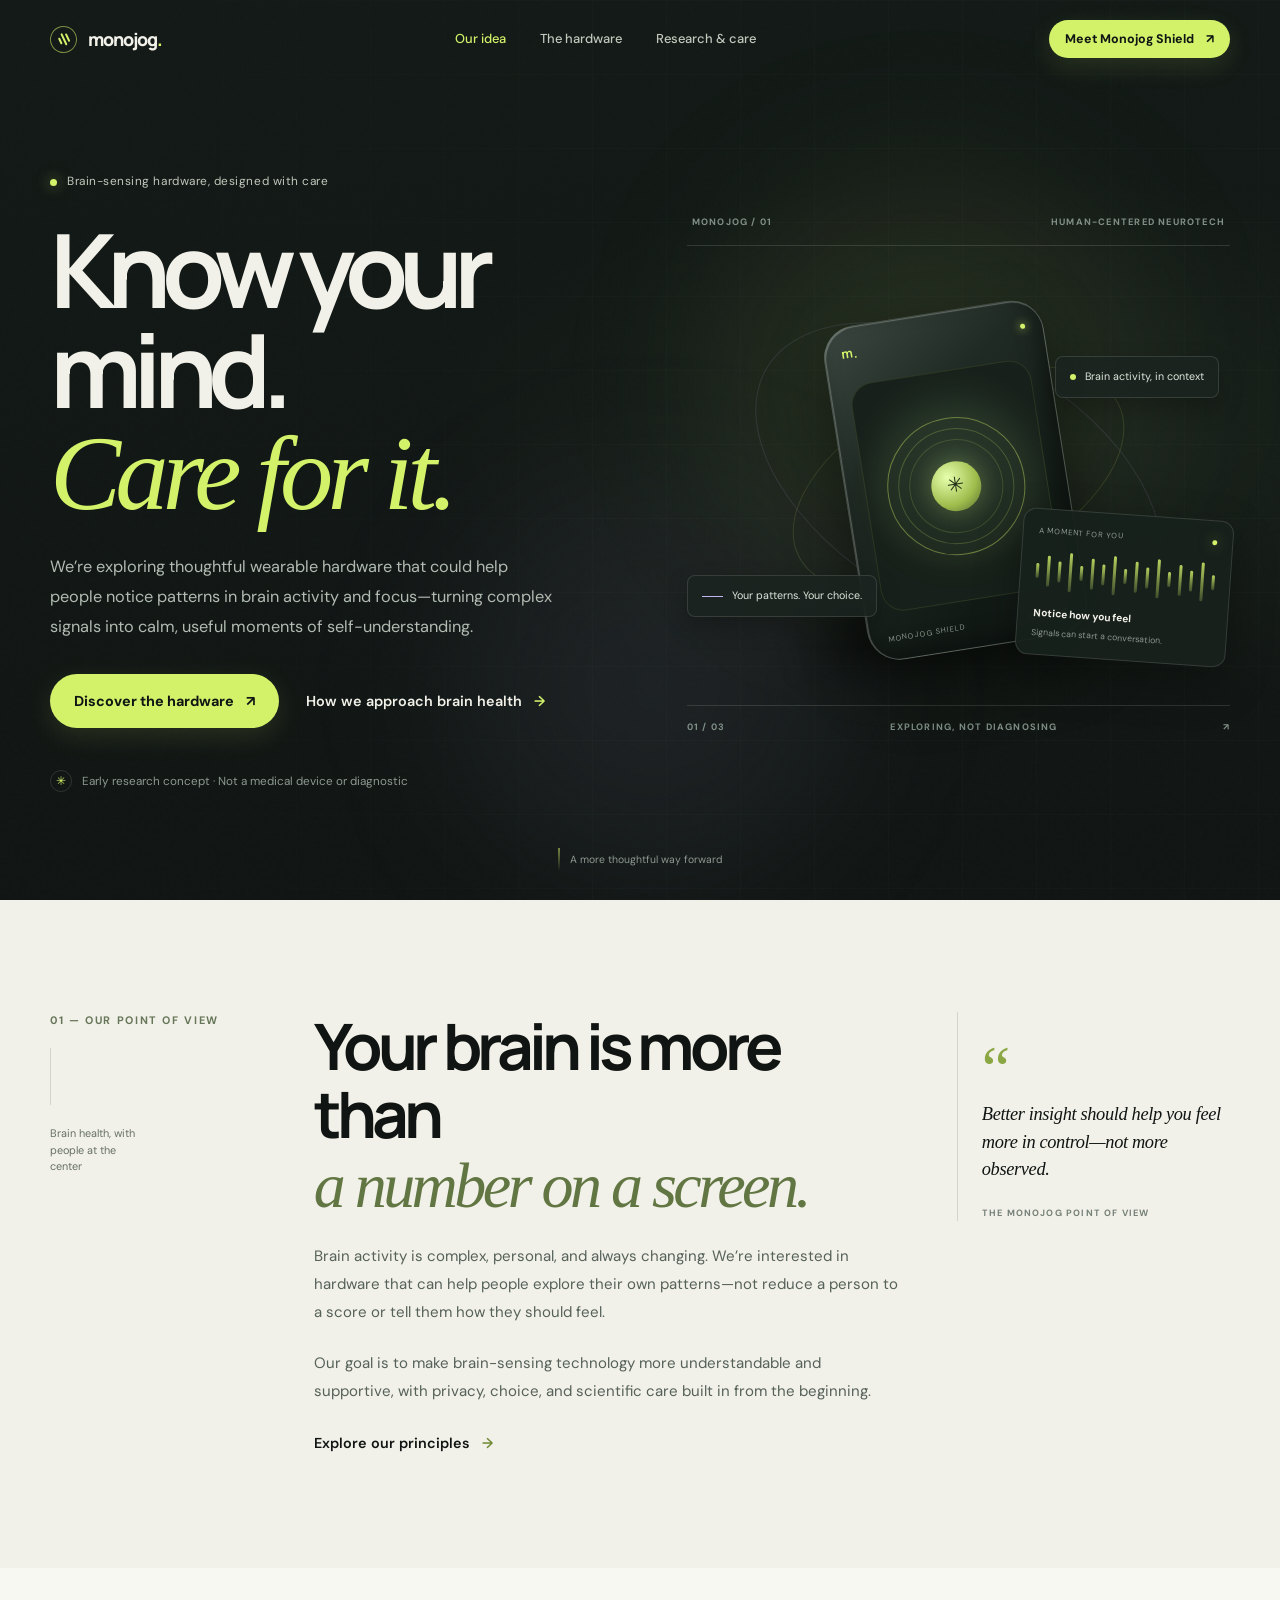
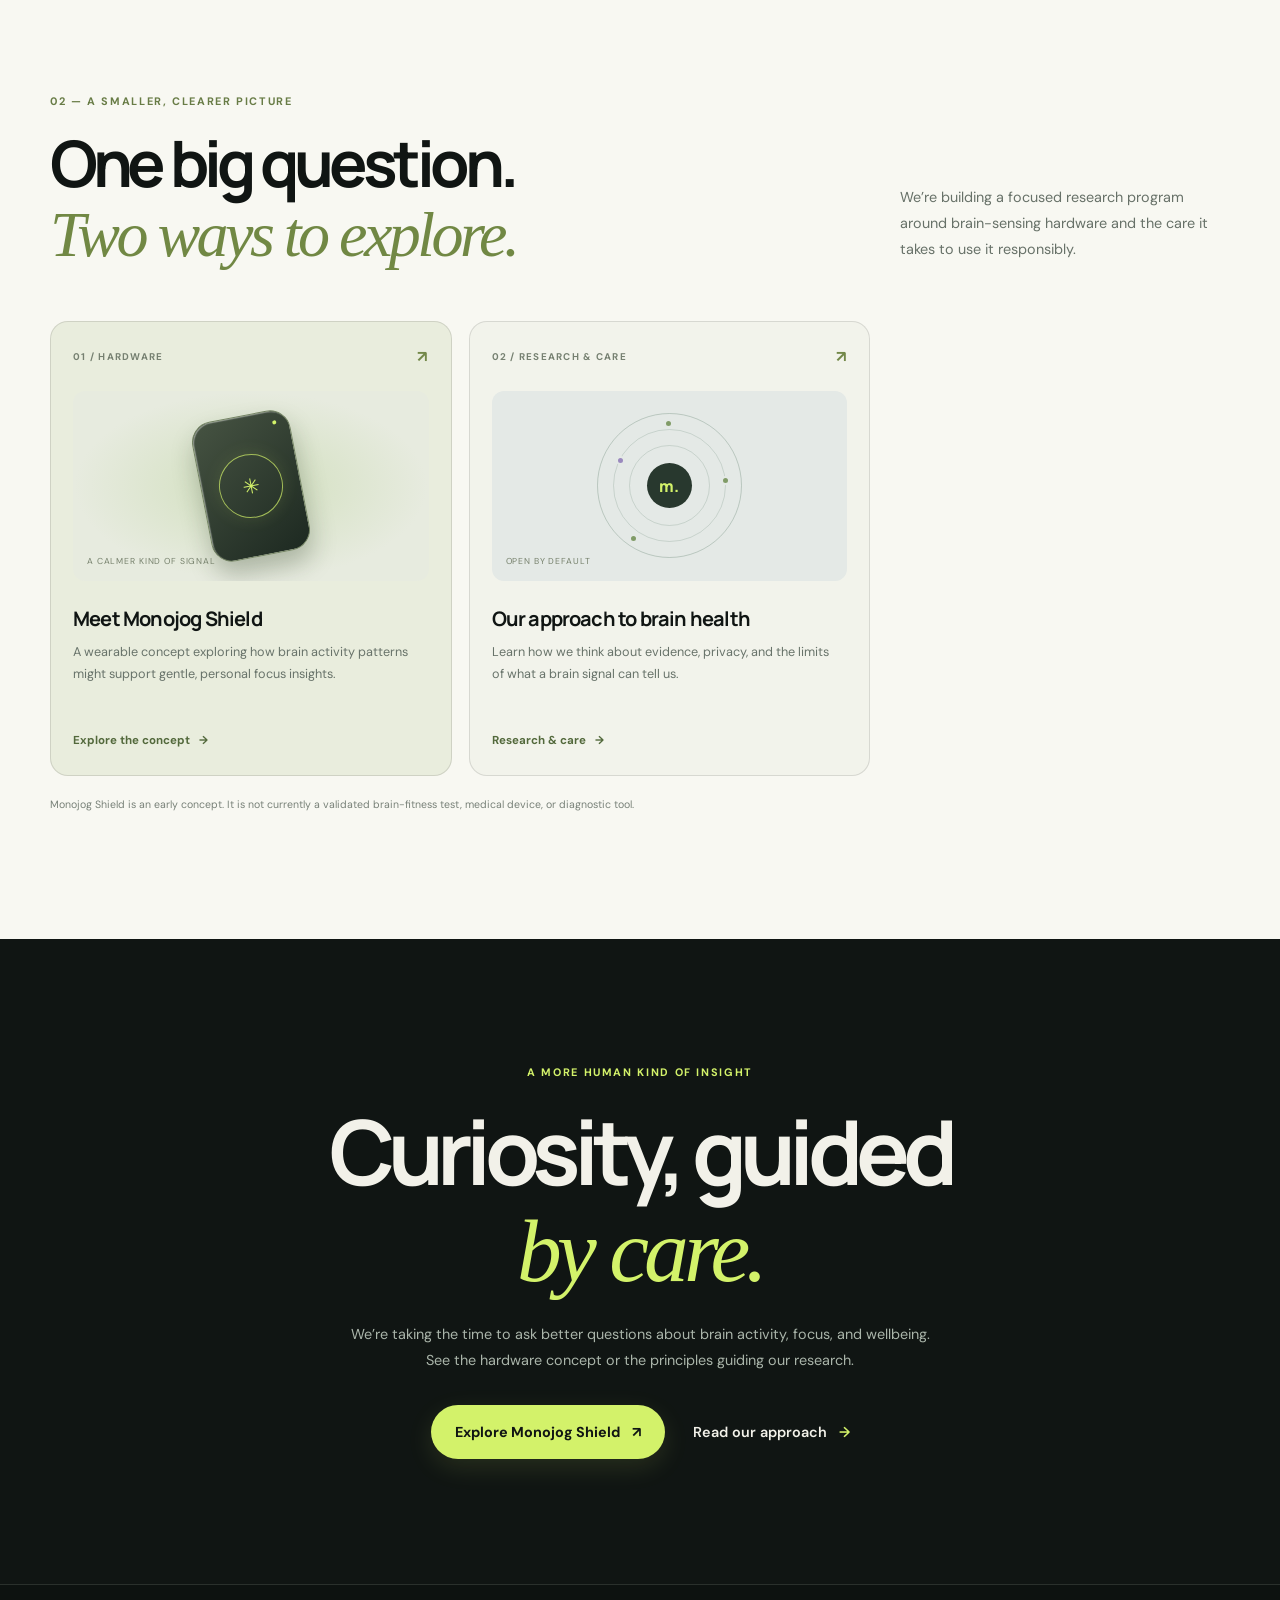
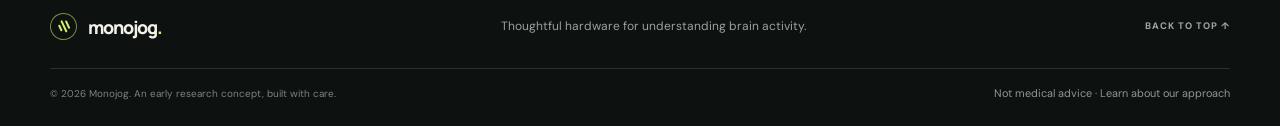
==== commit cc60c607: "Reframe Monojog as brain-health hardware with three focused pages and subtle motion" ====
--- a/index.html
+++ b/index.html
@@ -4,314 +4,92 @@
   <meta charset="utf-8">
   <meta name="viewport" content="width=device-width, initial-scale=1">
   <meta name="theme-color" content="#101513">
-  <meta name="description" content="Monojog is exploring thoughtful hardware, software, and open research for attention, human focus, and safer decisions.">
-  <meta property="og:title" content="Monojog — Attention, by design">
-  <meta property="og:description" content="A new direction for Monojog: focus hardware, a companion app, and open research for human-centered attention support.">
+  <meta name="description" content="Monojog is exploring thoughtful brain-sensing hardware to help people understand and care for their focus and mental wellbeing.">
+  <meta property="og:title" content="Monojog — Understand your focus">
+  <meta property="og:description" content="A more human way to explore brain activity, attention, and brain health. Early hardware research, built with care.">
   <meta property="og:type" content="website">
-  <title>Monojog — Attention, by design</title>
+  <title>Monojog — Understand your focus</title>
   <link rel="icon" type="image/svg+xml" href="assets/favicon.svg">
   <link rel="preconnect" href="https://fonts.googleapis.com">
   <link rel="preconnect" href="https://fonts.gstatic.com" crossorigin>
   <link href="https://fonts.googleapis.com/css2?family=DM+Sans:wght@400;500;600;700&family=Manrope:wght@400;500;600;700;800&display=swap" rel="stylesheet">
   <link rel="stylesheet" href="css/style.css">
   <link rel="stylesheet" href="css/animations.css">
+  <link rel="stylesheet" href="css/brain-health.css">
 </head>
 <body>
-  <div id="preloader" aria-hidden="true">
-    <div class="preloader-inner">
-      <div class="preloader-logo">M</div>
-      <div class="preloader-bar"><div class="preloader-bar-fill"></div></div>
-    </div>
-  </div>
-
+  <div id="preloader" aria-hidden="true"><div class="preloader-inner"><div class="preloader-logo">M</div><div class="preloader-bar"><div class="preloader-bar-fill"></div></div></div></div>
   <div class="cursor-glow" id="cursorGlow" aria-hidden="true"></div>
 
   <nav class="navbar" id="navbar" aria-label="Main navigation">
     <div class="container nav-container">
-      <a class="nav-logo" href="#home" aria-label="Monojog home">
-        <span class="brand-mark" aria-hidden="true"><span></span><span></span><span></span></span>
-        <span class="logo-text">monojog<span class="brand-period">.</span></span>
-      </a>
-
+      <a class="nav-logo" href="index.html" aria-label="Monojog home"><span class="brand-mark" aria-hidden="true"><span></span><span></span><span></span></span><span class="logo-text">monojog<span class="brand-period">.</span></span></a>
       <div class="nav-links" id="navLinks">
-        <a class="nav-link" href="#approach">Approach</a>
-        <a class="nav-link" href="#system">The system</a>
-        <a class="nav-link" href="#research">Open research</a>
+        <a class="nav-link active" href="index.html" aria-current="page">Our idea</a>
+        <a class="nav-link" href="shield.html">The hardware</a>
+        <a class="nav-link" href="research.html">Research &amp; care</a>
       </div>
-
       <div class="nav-actions">
-        <a class="btn btn-primary btn-sm" href="#research">Explore the vision <span aria-hidden="true">↗</span></a>
-        <button class="nav-toggle" id="navToggle" type="button" aria-label="Toggle navigation" aria-expanded="false" aria-controls="mobileMenu">
-          <span></span><span></span><span></span>
-        </button>
+        <a class="btn btn-primary btn-sm" href="shield.html">Meet Monojog Shield <span aria-hidden="true">↗</span></a>
+        <button class="nav-toggle" id="navToggle" type="button" aria-label="Toggle navigation" aria-expanded="false" aria-controls="mobileMenu"><span></span><span></span><span></span></button>
       </div>
     </div>
   </nav>
-
-  <div class="mobile-menu" id="mobileMenu">
-    <div class="mobile-menu-content">
-      <a class="mobile-link" href="#approach">Approach</a>
-      <a class="mobile-link" href="#system">The system</a>
-      <a class="mobile-link" href="#research">Open research</a>
-      <a class="btn btn-primary btn-lg mobile-cta" href="#research">Explore the vision ↗</a>
-    </div>
-  </div>
+  <div class="mobile-menu" id="mobileMenu"><div class="mobile-menu-content">
+    <a class="mobile-link" href="index.html" aria-current="page">Our idea</a>
+    <a class="mobile-link" href="shield.html">The hardware</a>
+    <a class="mobile-link" href="research.html">Research &amp; care</a>
+    <a class="btn btn-primary btn-lg mobile-cta" href="shield.html">Meet Monojog Shield ↗</a>
+  </div></div>
 
   <main>
     <section class="hero" id="home">
-      <div class="hero-bg" aria-hidden="true">
-        <div class="hero-orb hero-orb-one"></div>
-        <div class="hero-orb hero-orb-two"></div>
-        <div class="hero-grid"></div>
-      </div>
-
+      <div class="hero-bg" aria-hidden="true"><div class="hero-orb hero-orb-one"></div><div class="hero-orb hero-orb-two"></div><div class="hero-grid"></div></div>
       <div class="container hero-layout">
         <div class="hero-copy">
-          <div class="eyebrow reveal-up"><span class="eyebrow-dot"></span> A new direction for Monojog</div>
-          <h1 class="hero-title reveal-up delay-1">Attention,<br><span class="serif-accent">by design.</span></h1>
-          <p class="hero-description reveal-up delay-2">We’re reimagining Monojog as a human-centered focus company—bringing thoughtful hardware, a companion app, and open research together to help people understand and care for their attention.</p>
-
-          <div class="hero-actions reveal-up delay-3">
-            <a class="btn btn-primary btn-lg" href="#system">Meet Monojog Shield <span aria-hidden="true">↘</span></a>
-            <a class="text-link" href="#research">Our research principles <span aria-hidden="true">→</span></a>
+          <div class="eyebrow reveal-up"><span class="eyebrow-dot"></span> Brain-sensing hardware, designed with care</div>
+          <h1 class="hero-title reveal-up delay-1">Know your mind.<br><span class="serif-accent">Care for it.</span></h1>
+          <p class="hero-description reveal-up delay-2">We’re exploring thoughtful wearable hardware that could help people notice patterns in brain activity and focus—turning complex signals into calm, useful moments of self-understanding.</p>
+          <div class="hero-actions reveal-up delay-3"><a class="btn btn-primary btn-lg" href="shield.html">Discover the hardware <span aria-hidden="true">↗</span></a><a class="text-link" href="research.html">How we approach brain health <span aria-hidden="true">→</span></a></div>
+          <div class="hero-note reveal-up delay-4"><span class="note-icon" aria-hidden="true">✳</span><span>Early research concept · Not a medical device or diagnostic</span></div>
+        </div>
+        <div class="hero-art reveal-up delay-2" aria-label="Illustration of a wearable brain-sensing concept with a gently moving signal visualization">
+          <div class="art-caption"><span>MONOJOG / 01</span><span>HUMAN-CENTERED NEUROTECH</span></div>
+          <div class="device-stage">
+            <div class="orbit orbit-a"></div><div class="orbit orbit-b"></div><div class="device-shadow"></div>
+            <div class="device"><div class="device-top"><span class="device-brand">m.</span><span class="device-led"></span></div><div class="device-face"><div class="device-ring"><div class="device-core"><span class="core-spark">✳</span></div></div></div><div class="device-bottom"><span>MONOJOG SHIELD</span><span>CONCEPT</span></div></div>
+            <div class="signal signal-one"><span class="signal-dot"></span><span>Brain activity, in context</span></div>
+            <div class="signal signal-two"><span class="signal-line"></span><span>Your patterns. Your choice.</span></div>
+            <div class="app-tile"><div class="app-tile-top"><span>A MOMENT FOR YOU</span><span class="app-live-dot"></span></div><div class="app-wave" aria-hidden="true"><i></i><i></i><i></i><i></i><i></i><i></i><i></i><i></i><i></i><i></i><i></i><i></i><i></i><i></i><i></i><i></i><i></i></div><div class="app-tile-bottom"><strong>Notice how you feel</strong><span>Signals can start a conversation.</span></div></div>
           </div>
-
-          <div class="hero-note reveal-up delay-4"><span class="note-icon" aria-hidden="true">✳</span><span>Early concept · Built around human agency, privacy, and care</span></div>
-        </div>
-
-        <div class="hero-art reveal-up delay-2" aria-label="Concept illustration of a Monojog focus device and companion app">
-          <div class="art-caption"><span>MONOJOG / 01</span><span>CONCEPT STUDY</span></div>
-
-          <div class="device-stage">
-            <div class="orbit orbit-a"></div>
-            <div class="orbit orbit-b"></div>
-            <div class="device-shadow"></div>
-
-            <div class="device">
-              <div class="device-top"><span class="device-brand">m.</span><span class="device-led"></span></div>
-              <div class="device-face">
-                <div class="device-ring">
-                  <div class="device-core"><span class="core-spark">✳</span></div>
-                </div>
-              </div>
-              <div class="device-bottom"><span>MONOJOG SHIELD</span><span>01 — CONCEPT</span></div>
-            </div>
-
-            <div class="signal signal-one"><span class="signal-dot"></span><span>Pause. Notice. Reset.</span></div>
-            <div class="signal signal-two"><span class="signal-line"></span><span>Designed around you</span></div>
-
-            <div class="app-tile">
-              <div class="app-tile-top"><span>YOUR MOMENT</span><span class="app-live-dot"></span></div>
-              <div class="app-wave">
-                <i></i><i></i><i></i><i></i><i></i><i></i><i></i><i></i><i></i><i></i><i></i><i></i><i></i><i></i><i></i><i></i><i></i>
-              </div>
-              <div class="app-tile-bottom">
-                <strong>Check in with yourself</strong>
-                <span>Take a breath when you need one.</span>
-              </div>
-            </div>
-          </div>
-
-          <div class="art-foot"><span>01 / 03</span><span>HUMAN-CENTERED TECHNOLOGY</span><span>↗</span></div>
+          <div class="art-foot"><span>01 / 03</span><span>EXPLORING, NOT DIAGNOSING</span><span>↗</span></div>
         </div>
       </div>
-
-      <a class="scroll-cue" href="#approach"><span class="scroll-cue-line"></span> Scroll to explore</a>
+      <a class="scroll-cue" href="#approach"><span class="scroll-cue-line"></span> A more thoughtful way forward</a>
     </section>
 
     <section class="manifesto section-space" id="approach">
       <div class="container manifesto-grid">
-        <div class="manifesto-label reveal-up">
-          <span class="section-index">01 — WHY WE’RE HERE</span>
-          <span class="vertical-rule"></span>
-          <span class="tiny-label">A different kind of focus company</span>
-        </div>
-
-        <div class="manifesto-copy reveal-up delay-1">
-          <h2>Focus isn’t a score to chase.<br><span class="serif-accent">It’s part of being human.</span></h2>
-          <p>Our attention shifts with our surroundings, energy, and needs. Instead of asking people to push harder, we want to create tools that help them notice what’s happening and choose what helps.</p>
-          <p>That means designing with care, being honest about what technology can and can’t tell us, and making room for the people who will use—and study—these tools.</p>
-          <a class="text-link" href="#principles">The principles behind the work <span aria-hidden="true">→</span></a>
-        </div>
-
-        <div class="manifesto-aside reveal-up delay-2">
-          <span class="quote-mark">“</span>
-          <p>Better focus tools should give people more agency—not less.</p>
-          <span class="aside-caption">THE MONOJOG POINT OF VIEW</span>
-        </div>
+        <div class="manifesto-label reveal-up"><span class="section-index">01 — OUR POINT OF VIEW</span><span class="vertical-rule"></span><span class="tiny-label">Brain health, with people at the center</span></div>
+        <div class="manifesto-copy reveal-up delay-1"><h2>Your brain is more than<br><span class="serif-accent">a number on a screen.</span></h2><p>Brain activity is complex, personal, and always changing. We’re interested in hardware that can help people explore their own patterns—not reduce a person to a score or tell them how they should feel.</p><p>Our goal is to make brain-sensing technology more understandable and supportive, with privacy, choice, and scientific care built in from the beginning.</p><a class="text-link" href="research.html">Explore our principles <span aria-hidden="true">→</span></a></div>
+        <div class="manifesto-aside reveal-up delay-2"><span class="quote-mark">“</span><p>Better insight should help you feel more in control—not more observed.</p><span class="aside-caption">THE MONOJOG POINT OF VIEW</span></div>
       </div>
     </section>
 
     <section class="system-section section-space" id="system">
       <div class="container">
-        <div class="section-heading reveal-up">
-          <div>
-            <span class="section-index">02 — THE MONOJOG SYSTEM</span>
-            <h2>One thoughtful system.<br><span class="serif-accent">Three connected parts.</span></h2>
-          </div>
-          <p>Monojog Shield is our developing vision for bringing everyday focus support into one cohesive, human-first experience.</p>
+        <div class="section-heading reveal-up"><div><span class="section-index">02 — A SMALLER, CLEARER PICTURE</span><h2>One big question.<br><span class="serif-accent">Two ways to explore.</span></h2></div><p>We’re building a focused research program around brain-sensing hardware and the care it takes to use it responsibly.</p></div>
+        <div class="system-grid home-card-grid">
+          <a class="system-card system-card-feature reveal-up" href="shield.html"><div class="card-topline"><span>01 / HARDWARE</span><span class="card-arrow">↗</span></div><div class="card-illustration hardware-illustration"><div class="mini-device"><div class="mini-device-ring"><span>✳</span></div><span class="mini-light"></span></div><div class="illustration-label">A calmer kind of signal</div></div><h3>Meet Monojog Shield</h3><p>A wearable concept exploring how brain activity patterns might support gentle, personal focus insights.</p><span class="card-link">Explore the concept <span>→</span></span></a>
+          <a class="system-card reveal-up delay-1" href="research.html"><div class="card-topline"><span>02 / RESEARCH &amp; CARE</span><span class="card-arrow">↗</span></div><div class="card-illustration research-illustration"><div class="research-orbit"><span class="research-center">m.</span><i class="node node-one"></i><i class="node node-two"></i><i class="node node-three"></i><i class="node node-four"></i></div><div class="research-label">Open by default</div></div><h3>Our approach to brain health</h3><p>Learn how we think about evidence, privacy, and the limits of what a brain signal can tell us.</p><span class="card-link">Research &amp; care <span>→</span></span></a>
         </div>
-
-        <div class="system-grid">
-          <article class="system-card system-card-feature reveal-up">
-            <div class="card-topline"><span>01 / HARDWARE</span><span class="card-arrow">↗</span></div>
-            <div class="card-illustration hardware-illustration">
-              <div class="mini-device">
-                <div class="mini-device-ring"><span>✳</span></div>
-                <span class="mini-light"></span>
-              </div>
-              <div class="illustration-label">A considered companion</div>
-            </div>
-            <h3>Monojog Shield</h3>
-            <p>A hardware concept for gentle, user-led focus cues. We’re exploring how a small, calm companion could fit naturally into the moments that matter.</p>
-            <span class="status-pill"><i></i> In development</span>
-          </article>
-
-          <article class="system-card reveal-up delay-1">
-            <div class="card-topline"><span>02 / SOFTWARE</span><span class="card-arrow">↗</span></div>
-            <div class="card-illustration app-illustration">
-              <div class="app-window">
-                <div class="window-bar"><i></i><i></i><i></i><span>MONOJOG APP</span></div>
-                <div class="window-content">
-                  <div class="window-greeting">A moment for you<span>Small check-ins. Your call.</span></div>
-                  <div class="window-progress"></div>
-                  <div class="window-options"><i></i><i></i><i></i></div>
-                </div>
-              </div>
-            </div>
-            <h3>A companion app</h3>
-            <p>A quiet place to set intentions, reflect on patterns, and shape routines that work for you—without turning your attention into a competition.</p>
-            <span class="status-pill"><i></i> Product vision</span>
-          </article>
-
-          <article class="system-card reveal-up delay-2">
-            <div class="card-topline"><span>03 / RESEARCH</span><span class="card-arrow">↗</span></div>
-            <div class="card-illustration research-illustration">
-              <div class="research-orbit">
-                <span class="research-center">m.</span>
-                <i class="node node-one"></i>
-                <i class="node node-two"></i>
-                <i class="node node-three"></i>
-                <i class="node node-four"></i>
-              </div>
-              <div class="research-label">Open by default</div>
-            </div>
-            <h3>Monojog Shield research</h3>
-            <p>An open research project exploring attention, interaction, and responsible design—with questions, methods, and learnings shared transparently.</p>
-            <a class="card-link" href="#research">Explore our principles <span>→</span></a>
-          </article>
-        </div>
-
-        <p class="system-footnote">These are product concepts and areas of exploration, not claims about a finished or clinically validated device.</p>
+        <p class="system-footnote">Monojog Shield is an early concept. It is not currently a validated brain-fitness test, medical device, or diagnostic tool.</p>
       </div>
     </section>
 
-    <section class="principles-section section-space" id="principles">
-      <div class="container principles-layout">
-        <div class="principles-intro reveal-up">
-          <span class="section-index">03 — WHAT WE BELIEVE</span>
-          <h2>Technology should<br><span class="serif-accent">know its place.</span></h2>
-          <p>Our north star is not more monitoring. It’s better support, shaped with the people it’s meant to serve.</p>
-        </div>
-
-        <div class="principles-list">
-          <article class="principle reveal-up">
-            <span class="principle-number">01</span>
-            <div>
-              <h3>People stay in control</h3>
-              <p>Prompts should be understandable, optional, and easy to dismiss. A tool should support your choices, never make them for you.</p>
-            </div>
-            <span class="principle-symbol">↗</span>
-          </article>
-
-          <article class="principle reveal-up delay-1">
-            <span class="principle-number">02</span>
-            <div>
-              <h3>Privacy is part of care</h3>
-              <p>We aim to minimize what is collected, explain what data is used, and make privacy decisions visible—not hidden in fine print.</p>
-            </div>
-            <span class="principle-symbol">↗</span>
-          </article>
-
-          <article class="principle reveal-up delay-2">
-            <span class="principle-number">03</span>
-            <div>
-              <h3>Evidence before claims</h3>
-              <p>Attention is complex. We won’t present a signal as a diagnosis, or suggest a prototype can prevent accidents or replace professional advice.</p>
-            </div>
-            <span class="principle-symbol">↗</span>
-          </article>
-
-          <article class="principle reveal-up delay-3">
-            <span class="principle-number">04</span>
-            <div>
-              <h3>Research should be shared</h3>
-              <p>We want to make our questions, design choices, and learnings open to discussion—so this work can improve through collaboration.</p>
-            </div>
-            <span class="principle-symbol">↗</span>
-          </article>
-        </div>
-      </div>
-    </section>
-
-    <section class="research-section section-space" id="research">
-      <div class="research-glow" aria-hidden="true"></div>
-      <div class="container research-layout">
-        <div class="research-copy reveal-up">
-          <span class="section-index">04 — MONOJOG SHIELD / OPEN RESEARCH</span>
-          <h2>Let’s explore<br>attention <span class="serif-accent">together.</span></h2>
-          <p>Monojog Shield is an open research project, not a finished medical or safety product. We’re beginning with careful questions: how can technology support attention without adding pressure, invading privacy, or overstating what it knows?</p>
-          <p>We’ll share the direction as it develops and welcome thoughtful feedback from researchers, designers, and people with lived experience.</p>
-          <a class="btn btn-light btn-lg" href="https://github.com/edulancehub/monojog-web" target="_blank" rel="noopener noreferrer">Follow the open project <span aria-hidden="true">↗</span></a>
-        </div>
-
-        <div class="research-card reveal-up delay-1">
-          <div class="research-card-header"><span>OUR RESEARCH COMPASS</span><span class="compass-star">✳</span></div>
-          <div class="compass-graphic">
-            <div class="compass-circle compass-circle-outer"></div>
-            <div class="compass-circle compass-circle-inner"></div>
-            <div class="compass-cross horizontal"></div>
-            <div class="compass-cross vertical"></div>
-            <div class="compass-core">M</div>
-            <span class="compass-label north">HUMAN</span>
-            <span class="compass-label east">OPEN</span>
-            <span class="compass-label south">CAREFUL</span>
-            <span class="compass-label west">USEFUL</span>
-          </div>
-          <div class="research-card-footer"><span>Direction before certainty.</span><span>EST. IN THE OPEN</span></div>
-        </div>
-      </div>
-    </section>
-
-    <section class="closing-section section-space">
-      <div class="container closing-inner reveal-up">
-        <span class="section-index">THE NEXT CHAPTER</span>
-        <h2>Make room for<br><span class="serif-accent">what matters.</span></h2>
-        <p>We’re building toward a more thoughtful relationship with attention. Start with the principles, follow the research, and help shape what comes next.</p>
-        <div class="closing-actions">
-          <a class="btn btn-primary btn-lg" href="#system">Explore Monojog Shield <span aria-hidden="true">↗</span></a>
-          <a class="text-link" href="#home">Back to the beginning ↑</a>
-        </div>
-      </div>
-    </section>
+    <section class="closing-section section-space"><div class="container closing-inner reveal-up"><span class="section-index">A MORE HUMAN KIND OF INSIGHT</span><h2>Curiosity, guided<br><span class="serif-accent">by care.</span></h2><p>We’re taking the time to ask better questions about brain activity, focus, and wellbeing. See the hardware concept or the principles guiding our research.</p><div class="closing-actions"><a class="btn btn-primary btn-lg" href="shield.html">Explore Monojog Shield <span aria-hidden="true">↗</span></a><a class="text-link" href="research.html">Read our approach <span aria-hidden="true">→</span></a></div></div></section>
   </main>
-
-  <footer class="site-footer">
-    <div class="container footer-main">
-      <a class="nav-logo footer-logo" href="#home">
-        <span class="brand-mark" aria-hidden="true"><span></span><span></span><span></span></span>
-        <span class="logo-text">monojog<span class="brand-period">.</span></span>
-      </a>
-      <p>Thoughtful tools for human attention.</p>
-      <a class="footer-top" href="#home">BACK TO TOP ↑</a>
-    </div>
-
-    <div class="container footer-bottom">
-      <span>© <span id="currentYear">2026</span> Monojog. A work in progress, built with care.</span>
-      <span>Focus support is not medical advice or an emergency safety system.</span>
-    </div>
-  </footer>
-
+  <footer class="site-footer"><div class="container footer-main"><a class="nav-logo footer-logo" href="index.html"><span class="brand-mark" aria-hidden="true"><span></span><span></span><span></span></span><span class="logo-text">monojog<span class="brand-period">.</span></span></a><p>Thoughtful hardware for understanding brain activity.</p><a class="footer-top" href="#home">BACK TO TOP ↑</a></div><div class="container footer-bottom"><span>© <span id="currentYear">2026</span> Monojog. An early research concept, built with care.</span><a href="research.html">Not medical advice · Learn about our approach</a></div></footer>
   <script src="js/main.js"></script>
   <script>document.getElementById('currentYear').textContent = new Date().getFullYear();</script>
 </body>
--- a/css/brain-health.css
+++ b/css/brain-health.css
@@ -0,0 +1,102 @@
+/* Monojog brain-health concept — additional motion and page layouts */
+:root { --brain-glow: rgba(211, 242, 106, .14); }
+
+/* Calm ambient movement, layered over the existing visual system. */
+.hero-orb-one { animation: ambientDrift 13s ease-in-out infinite alternate; }
+.hero-orb-two { animation: ambientDrift 17s ease-in-out infinite alternate-reverse; }
+@keyframes ambientDrift { from { transform: translate3d(-10px, 8px, 0) scale(.96); } to { transform: translate3d(18px, -15px, 0) scale(1.06); } }
+.device { animation: deviceFloat 7s ease-in-out infinite; transform-origin: 50% 55%; }
+@keyframes deviceFloat { 0%, 100% { transform: translateY(0) rotate(-9deg); } 50% { transform: translateY(-9px) rotate(-7deg); } }
+.device-ring { animation: ringBreathe 5s ease-in-out infinite; }
+@keyframes ringBreathe { 0%, 100% { box-shadow: 0 0 34px rgba(211,242,106,.07), inset 0 0 26px rgba(211,242,106,.04); } 50% { box-shadow: 0 0 55px rgba(211,242,106,.2), inset 0 0 38px rgba(211,242,106,.1); } }
+.orbit-a { animation: orbitTurn 28s linear infinite; }
+.orbit-b { animation: orbitTurn 36s linear infinite reverse; }
+@keyframes orbitTurn { to { rotate: 360deg; } }
+.app-wave i { animation: signalWave 1.15s ease-in-out infinite alternate; }
+.app-wave i:nth-child(3n) { animation-delay: -.6s; }
+.app-wave i:nth-child(3n + 1) { animation-delay: -.25s; }
+@keyframes signalWave { from { transform: scaleY(.4); opacity: .48; } to { transform: scaleY(1.15); opacity: 1; } }
+.signal-one { animation: signalFloat 6s ease-in-out infinite; }
+.signal-two { animation: signalFloat 7s ease-in-out -2s infinite; }
+@keyframes signalFloat { 0%, 100% { translate: 0 0; } 50% { translate: 0 -7px; } }
+
+/* A concise three-page structure that keeps the established Monojog palette. */
+.nav-link[aria-current="page"], .mobile-link[aria-current="page"] { color: var(--lime); }
+.home-card-grid { grid-template-columns: repeat(2, minmax(0, 1fr)); max-width: 820px; }
+.home-card-grid .system-card { min-height: 455px; }
+.home-card-grid .system-card:hover .card-illustration { transform: scale(1.015); }
+.home-card-grid .card-illustration { transition: transform .45s cubic-bezier(.2,.7,.2,1); }
+.system-card .card-link { margin-top: auto; padding-top: 20px; }
+.page-hero { min-height: 720px; min-height: min(810px, 100svh); padding: 150px 0 95px; position: relative; display: flex; align-items: center; overflow: hidden; }
+.page-hero-layout { position: relative; z-index: 2; display: grid; grid-template-columns: 1fr .9fr; gap: 65px; align-items: center; }
+.page-hero-copy { max-width: 570px; }
+.page-title { font: 700 clamp(3.4rem, 7vw, 6.3rem)/1 var(--font-display); letter-spacing: -.08em; margin: 0 0 27px; }
+.page-title .serif-accent { font-size: 1.02em; }
+.page-device-art { min-height: 480px; position: relative; isolation: isolate; }
+.page-device-art .device-stage { inset: 18px 0 0; }
+.page-device-art .app-tile { right: 0; bottom: 8%; }
+.research-hero-layout { grid-template-columns: 1fr .78fr; }
+.research-page-hero .research-card { position: relative; z-index: 2; }
+.detail-section { background: var(--paper); color: var(--ink); }
+.detail-grid { display: grid; grid-template-columns: .9fr 1fr; gap: 95px; align-items: start; }
+.detail-intro h2 { margin-top: 22px; font: 700 clamp(2.4rem, 4vw, 3.8rem)/1.08 var(--font-display); letter-spacing: -.07em; }
+.detail-intro .serif-accent { color: #718844; }
+.detail-copy p { margin: 0 0 20px; color: #566158; font-size: .98rem; line-height: 1.9; }
+.detail-copy .text-link { color: var(--ink); margin-top: 6px; }
+.steps-section { background: #f8f8f2; color: var(--ink); }
+.steps-grid { display: grid; grid-template-columns: repeat(3, 1fr); gap: 17px; }
+.step-card { min-height: 300px; padding: 26px; border: 1px solid rgba(16,21,19,.12); border-radius: var(--radius-md); background: #f0f2e9; transition: transform var(--ease), box-shadow var(--ease); }
+.step-card:hover { transform: translateY(-5px); box-shadow: 0 18px 36px rgba(34,46,34,.08); }
+.step-number { color: #738849; font-size: .65rem; font-weight: 700; letter-spacing: .14em; }
+.step-card h3 { margin: 25px 0 9px; font: 700 1.25rem var(--font-display); letter-spacing: -.04em; }
+.step-card p { color: #69736a; font-size: .86rem; line-height: 1.75; }
+.step-mark { height: 55px; margin-top: 18px; display: flex; align-items: center; gap: 5px; }
+.signal-mark i { width: 4px; height: 22px; border-radius: 4px; background: #819d48; animation: signalWave .8s ease-in-out infinite alternate; }
+.signal-mark i:nth-child(2) { height: 38px; animation-delay: -.4s; }.signal-mark i:nth-child(3) { height: 29px; animation-delay: -.2s; }.signal-mark i:nth-child(4) { height: 17px; animation-delay: -.55s; }
+.context-mark { gap: 14px; color: #718844; font-size: 1.4rem; }.context-mark span:nth-child(2) { font-size: 2rem; }.context-mark span:nth-child(3) { font-size: 1rem; }
+.care-mark { width: 55px; justify-content: center; border: 1px solid rgba(113,136,68,.4); border-radius: 50%; color: #718844; font-size: 1.5rem; animation: ringBreathe 5s ease-in-out infinite; }
+.disclaimer-band { padding: 27px 0; background: #e8eddd; color: var(--ink); }
+.disclaimer-inner { display: flex; align-items: center; gap: 18px; }
+.disclaimer-icon { flex: 0 0 28px; width: 28px; height: 28px; display: grid; place-items: center; border: 1px solid rgba(16,21,19,.35); border-radius: 50%; font: 700 .8rem Georgia,serif; }
+.disclaimer-inner p { flex: 1; color: #566158; font-size: .82rem; line-height: 1.7; }
+.disclaimer-inner strong { color: var(--ink); }
+.disclaimer-inner > a { color: #566d32; font-size: .78rem; font-weight: 700; white-space: nowrap; }
+.research-note-section { background: var(--ink-soft); }
+.research-note-layout { display: grid; grid-template-columns: 1fr .72fr; gap: 100px; align-items: center; }
+.research-copy h2 { margin: 20px 0 24px; font: 700 clamp(2.7rem, 5vw, 4.3rem)/1.05 var(--font-display); letter-spacing: -.075em; }
+.research-copy p { max-width: 590px; margin: 0 0 18px; color: var(--paper-dim); font-size: .93rem; line-height: 1.85; }
+.research-copy .btn { margin-top: 12px; }
+.care-card { min-height: 350px; padding: 30px; border: 1px solid var(--line); border-radius: var(--radius-lg); background: linear-gradient(145deg, #202a24, #151c18); }
+.care-card-kicker, .care-card-foot { color: #9da99c; font-size: .58rem; font-weight: 700; letter-spacing: .13em; }
+.care-pulse { position: relative; height: 100px; margin: 20px 0; display: flex; align-items: center; justify-content: center; gap: 9px; }
+.care-pulse::before { content: ''; position: absolute; width: 115px; height: 65px; border: 1px solid rgba(211,242,106,.2); border-radius: 50%; animation: ringBreathe 4s ease-in-out infinite; }
+.care-pulse span { z-index: 1; width: 4px; border-radius: 5px; background: var(--lime); animation: signalWave .9s ease-in-out infinite alternate; }
+.care-pulse span:nth-child(1) { height: 21px; }.care-pulse span:nth-child(2) { height: 46px; animation-delay: -.4s; }.care-pulse span:nth-child(3) { height: 32px; animation-delay: -.2s; }
+.care-card h3 { margin: 4px 0 9px; font: 700 1.5rem var(--font-display); letter-spacing: -.04em; }
+.care-card p { max-width: 330px; margin-bottom: 25px; color: var(--paper-dim); font-size: .88rem; line-height: 1.75; }
+.closing-inner > p { max-width: 580px; }
+.site-footer .footer-bottom a { color: var(--muted); font-size: .68rem; }
+
+@media (max-width: 900px) {
+  .page-hero-layout, .research-hero-layout { grid-template-columns: 1fr 1fr; gap: 30px; }
+  .detail-grid { gap: 45px; }
+  .research-note-layout { gap: 45px; }
+  .page-device-art { transform: scale(.9); transform-origin: center; }
+}
+@media (max-width: 680px) {
+  .home-card-grid, .steps-grid, .detail-grid, .research-note-layout, .page-hero-layout, .research-hero-layout { grid-template-columns: 1fr; }
+  .home-card-grid .system-card { min-height: 420px; }
+  .page-hero { min-height: auto; padding: 130px 0 70px; }
+  .page-title { font-size: clamp(3.3rem, 15vw, 5rem); }
+  .page-device-art { min-height: 390px; margin-top: 10px; transform: none; }
+  .page-device-art .device { scale: .86; }
+  .detail-grid, .research-note-layout { gap: 36px; }
+  .step-card { min-height: 270px; }
+  .disclaimer-inner { align-items: flex-start; flex-wrap: wrap; }
+  .disclaimer-inner p { flex-basis: calc(100% - 48px); }
+  .disclaimer-inner > a { margin-left: 46px; }
+  .research-page-hero .research-card { max-width: 420px; width: 100%; margin: 15px auto 0; }
+}
+@media (prefers-reduced-motion: reduce) {
+  .hero-orb-one, .hero-orb-two, .device, .device-ring, .orbit-a, .orbit-b, .app-wave i, .signal-one, .signal-two, .signal-mark i, .care-mark, .care-pulse span, .care-pulse::before { animation: none !important; }
+}
